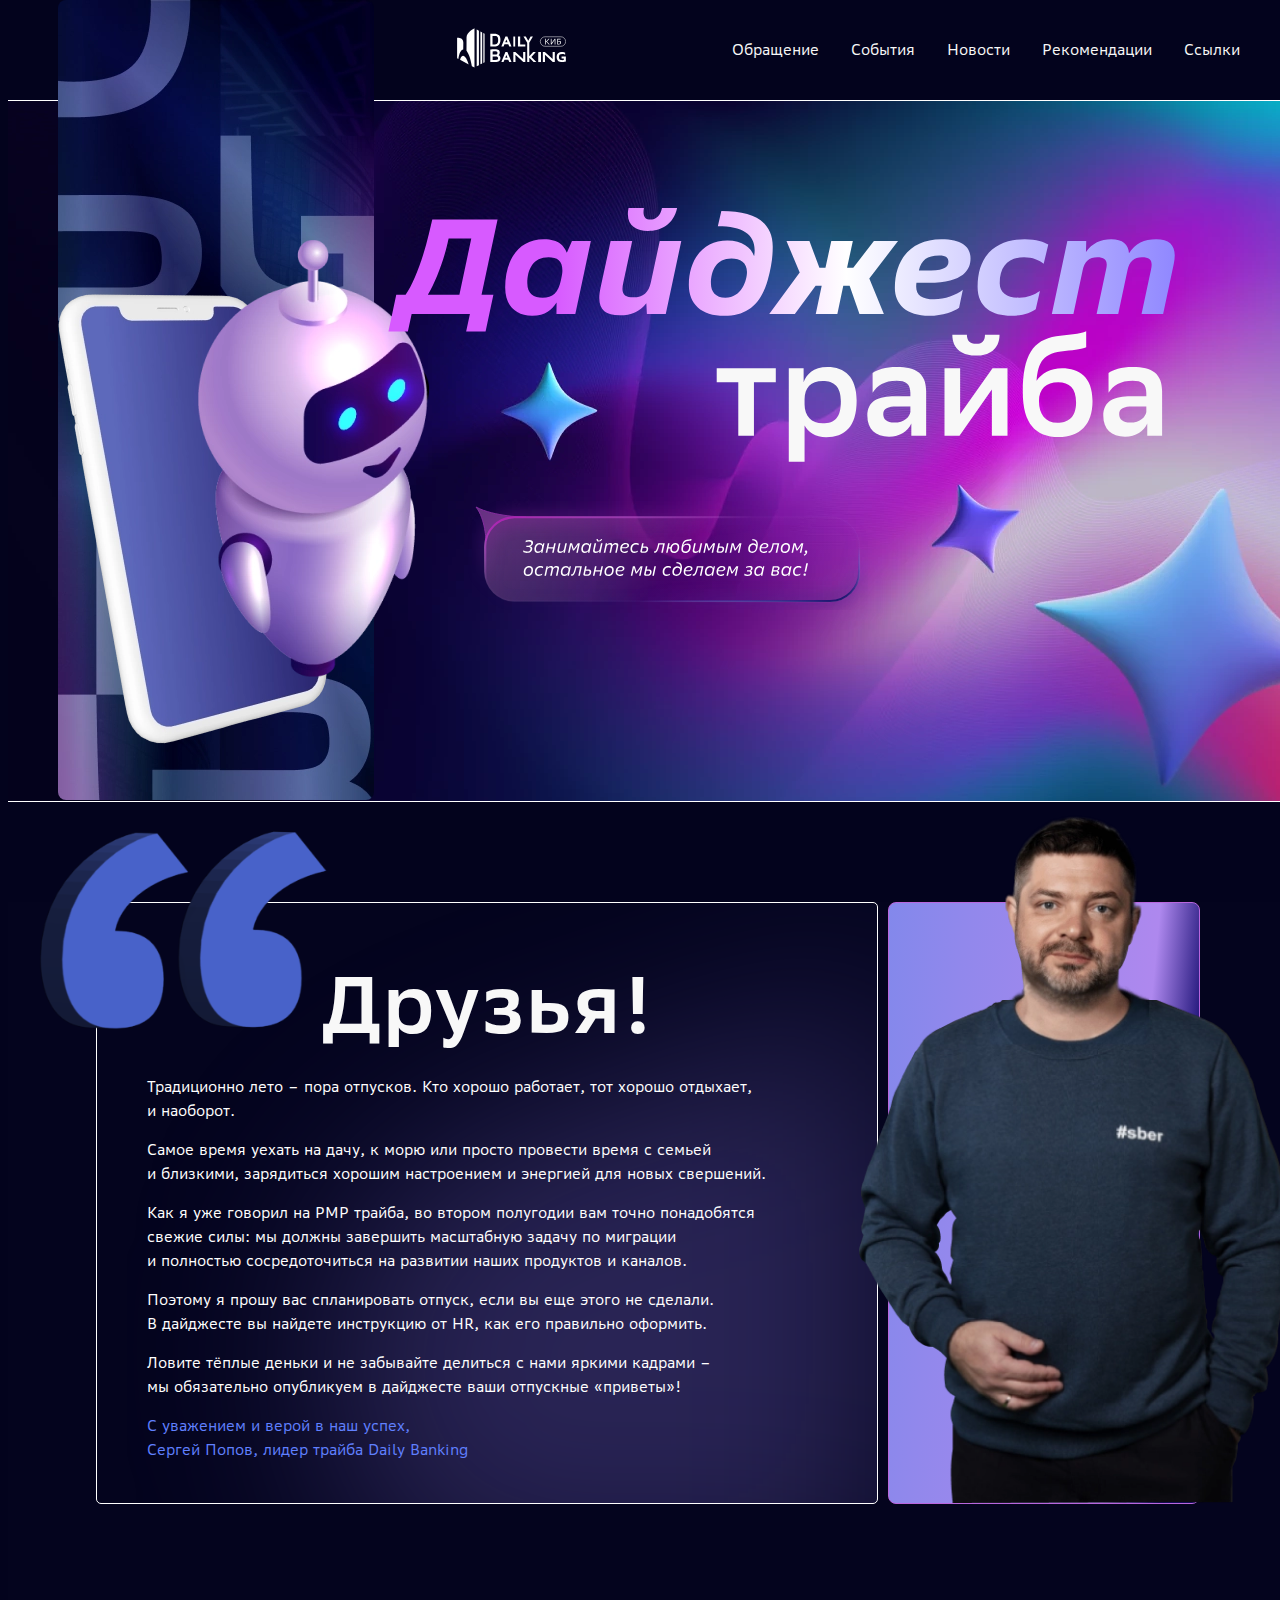
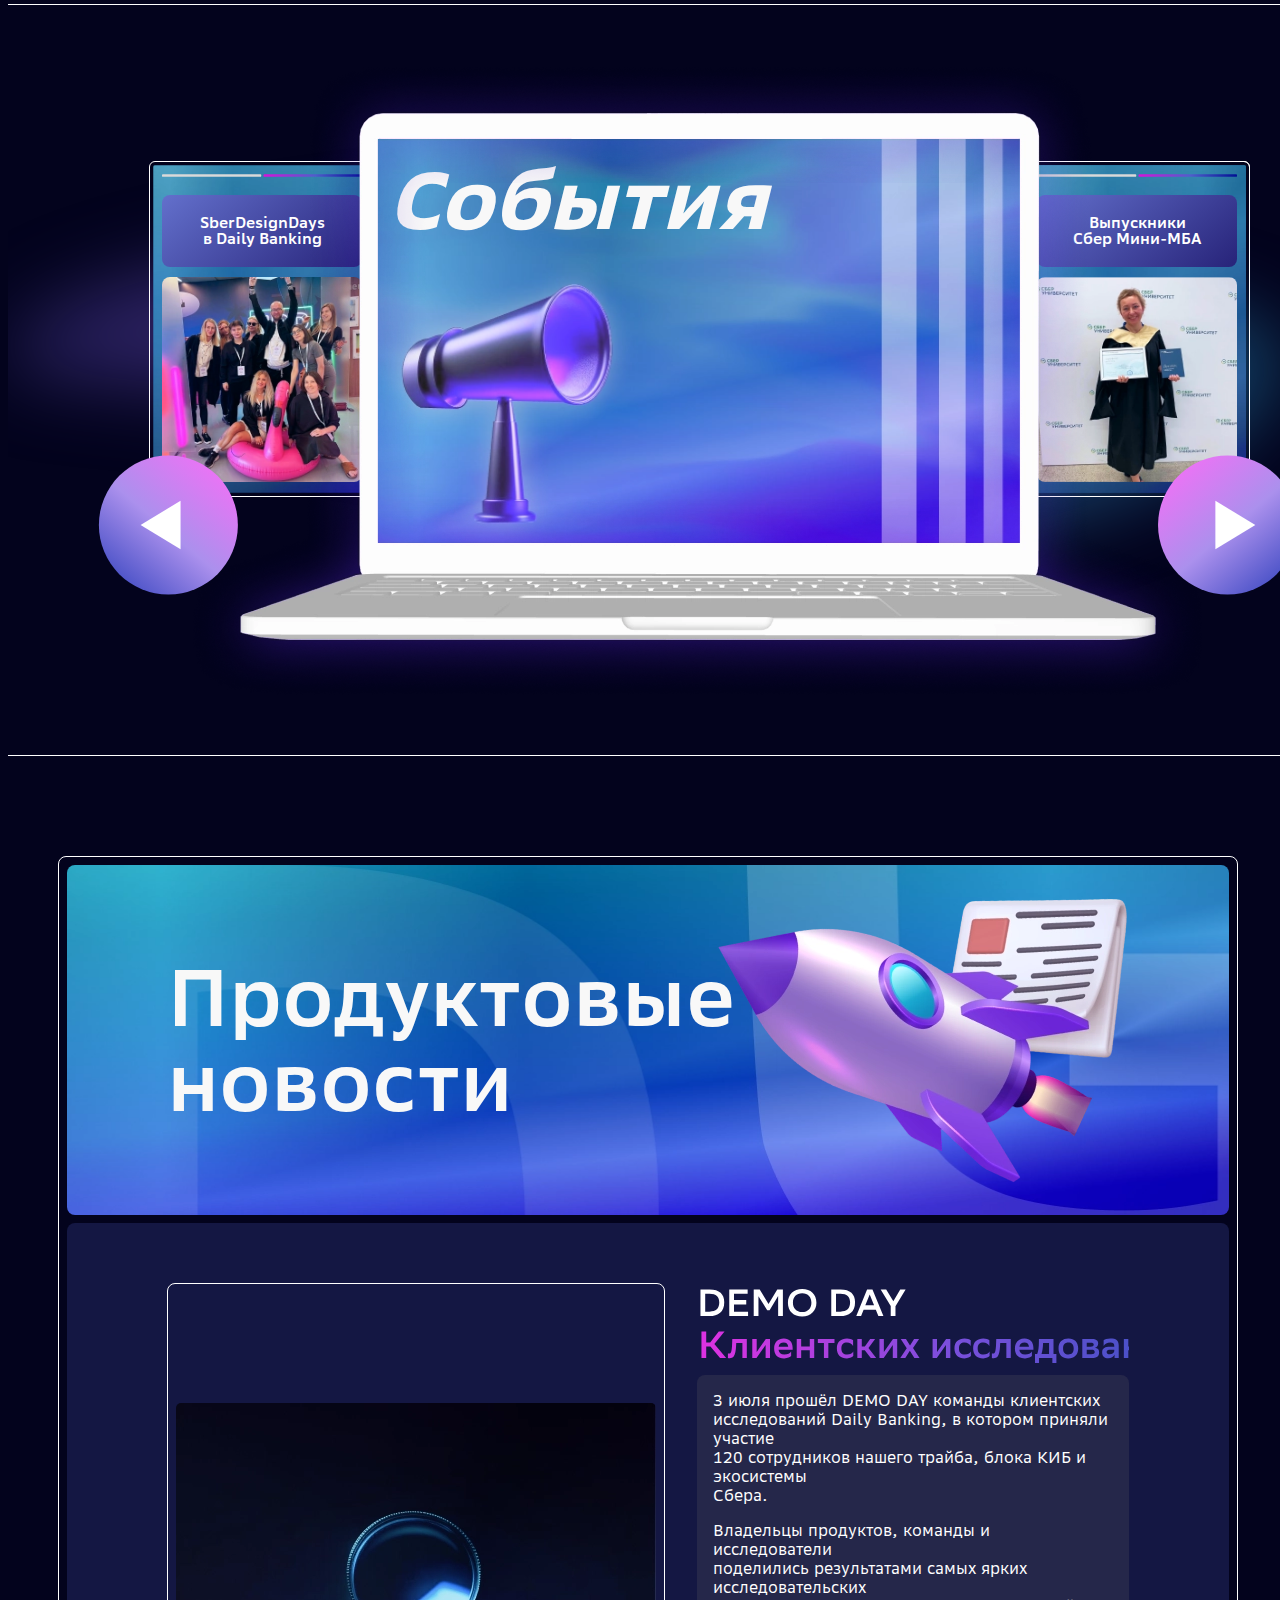
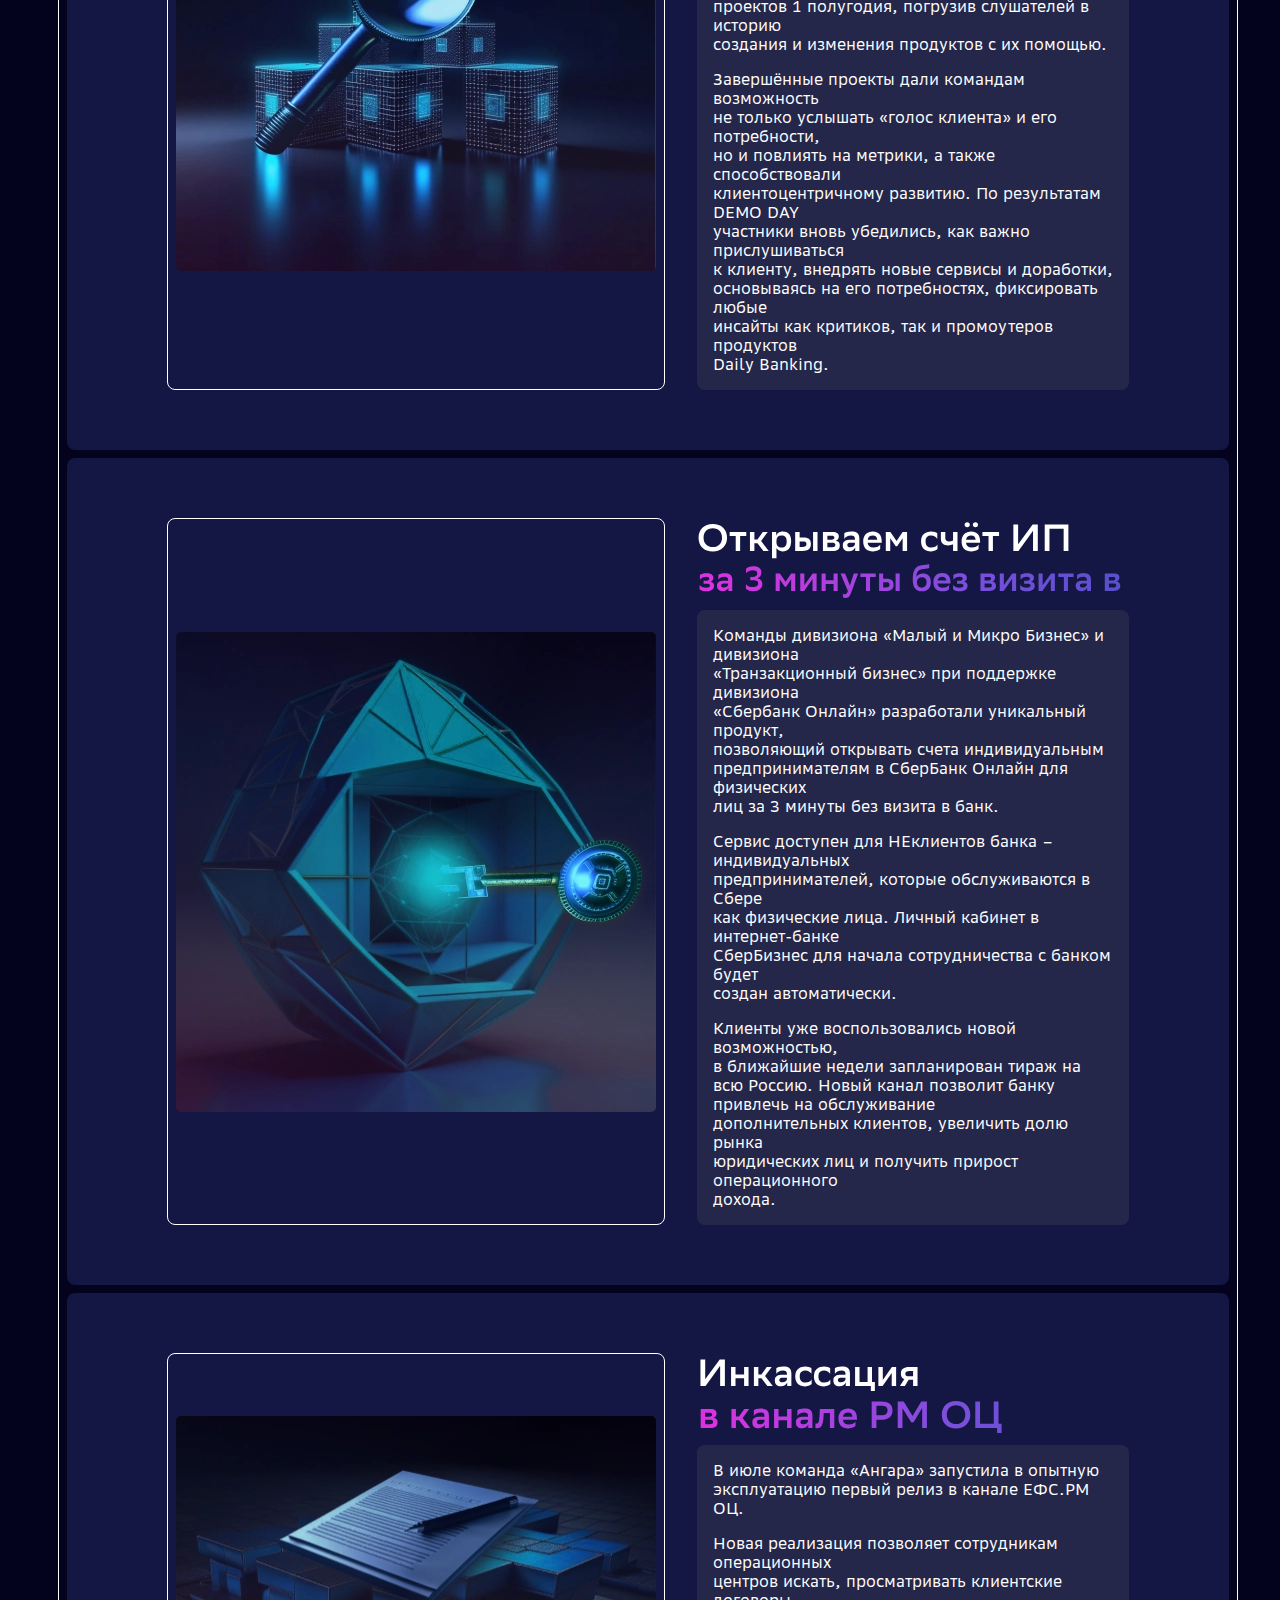
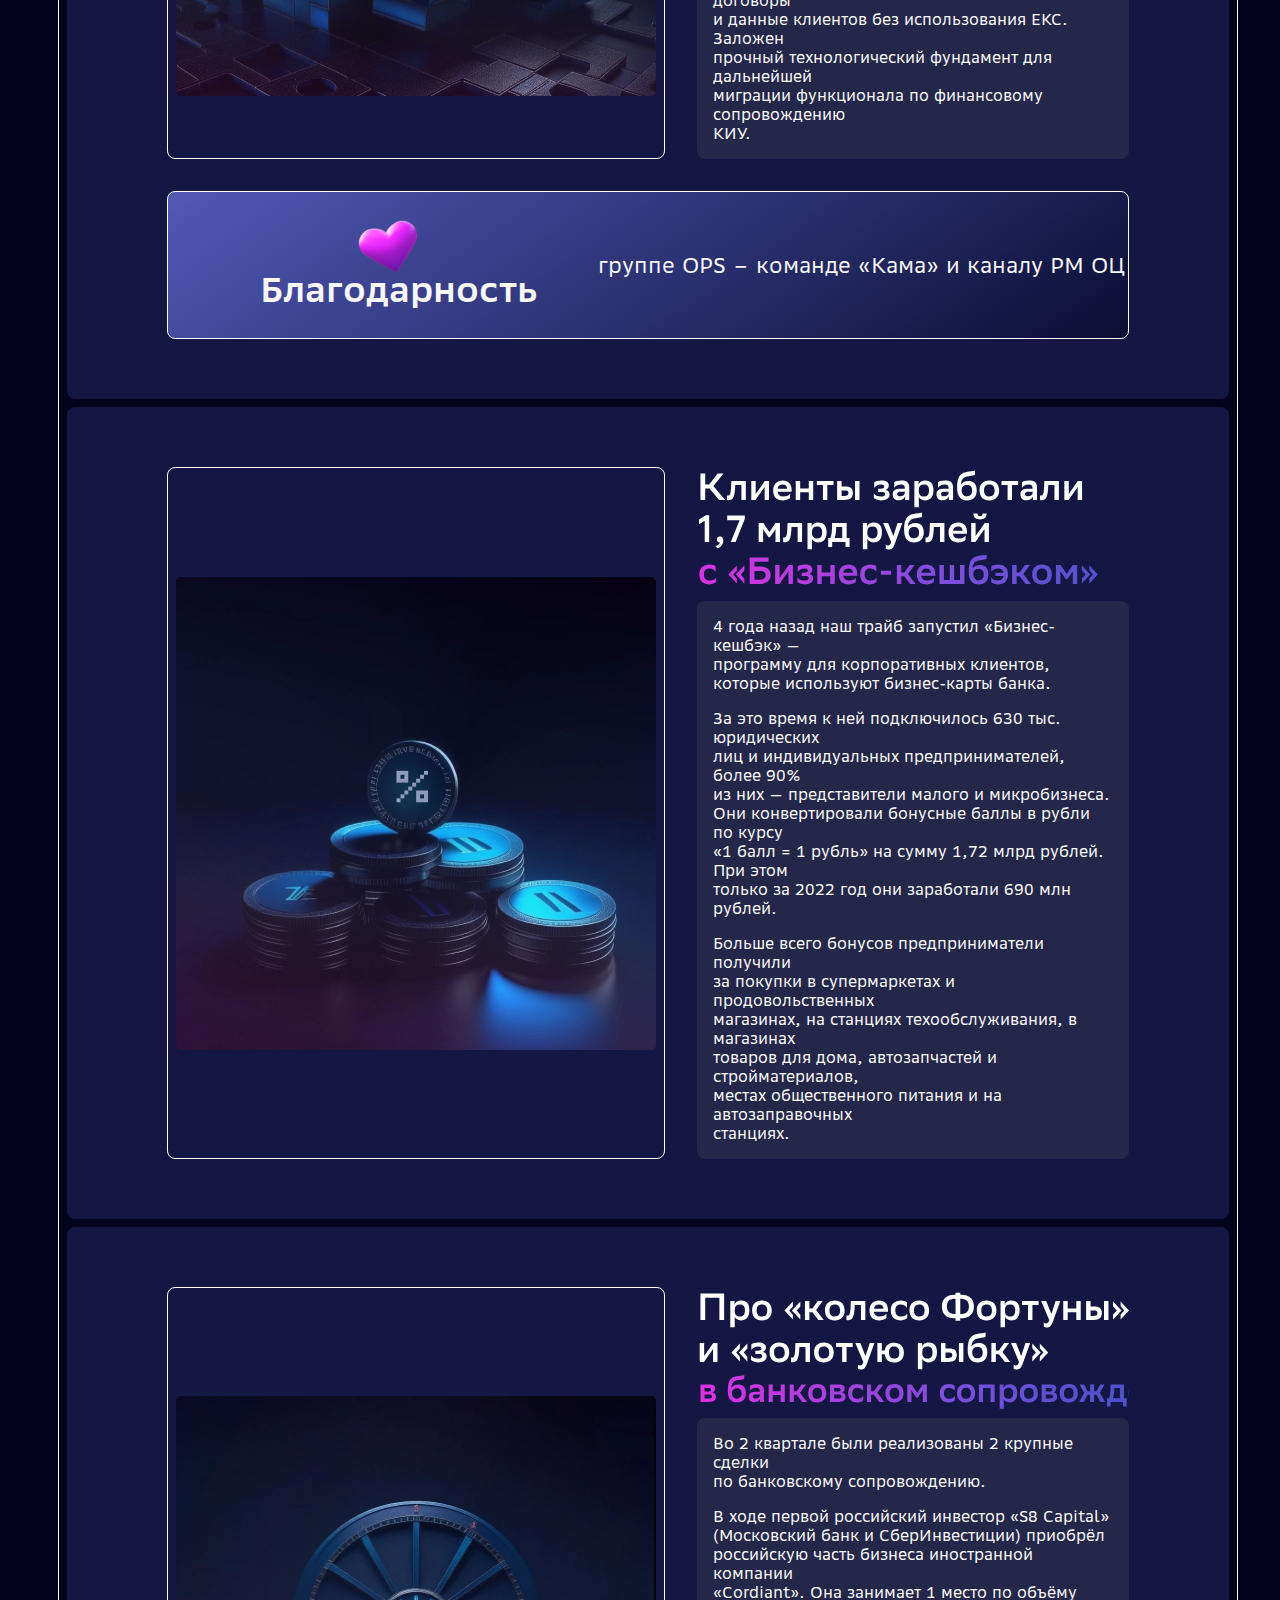
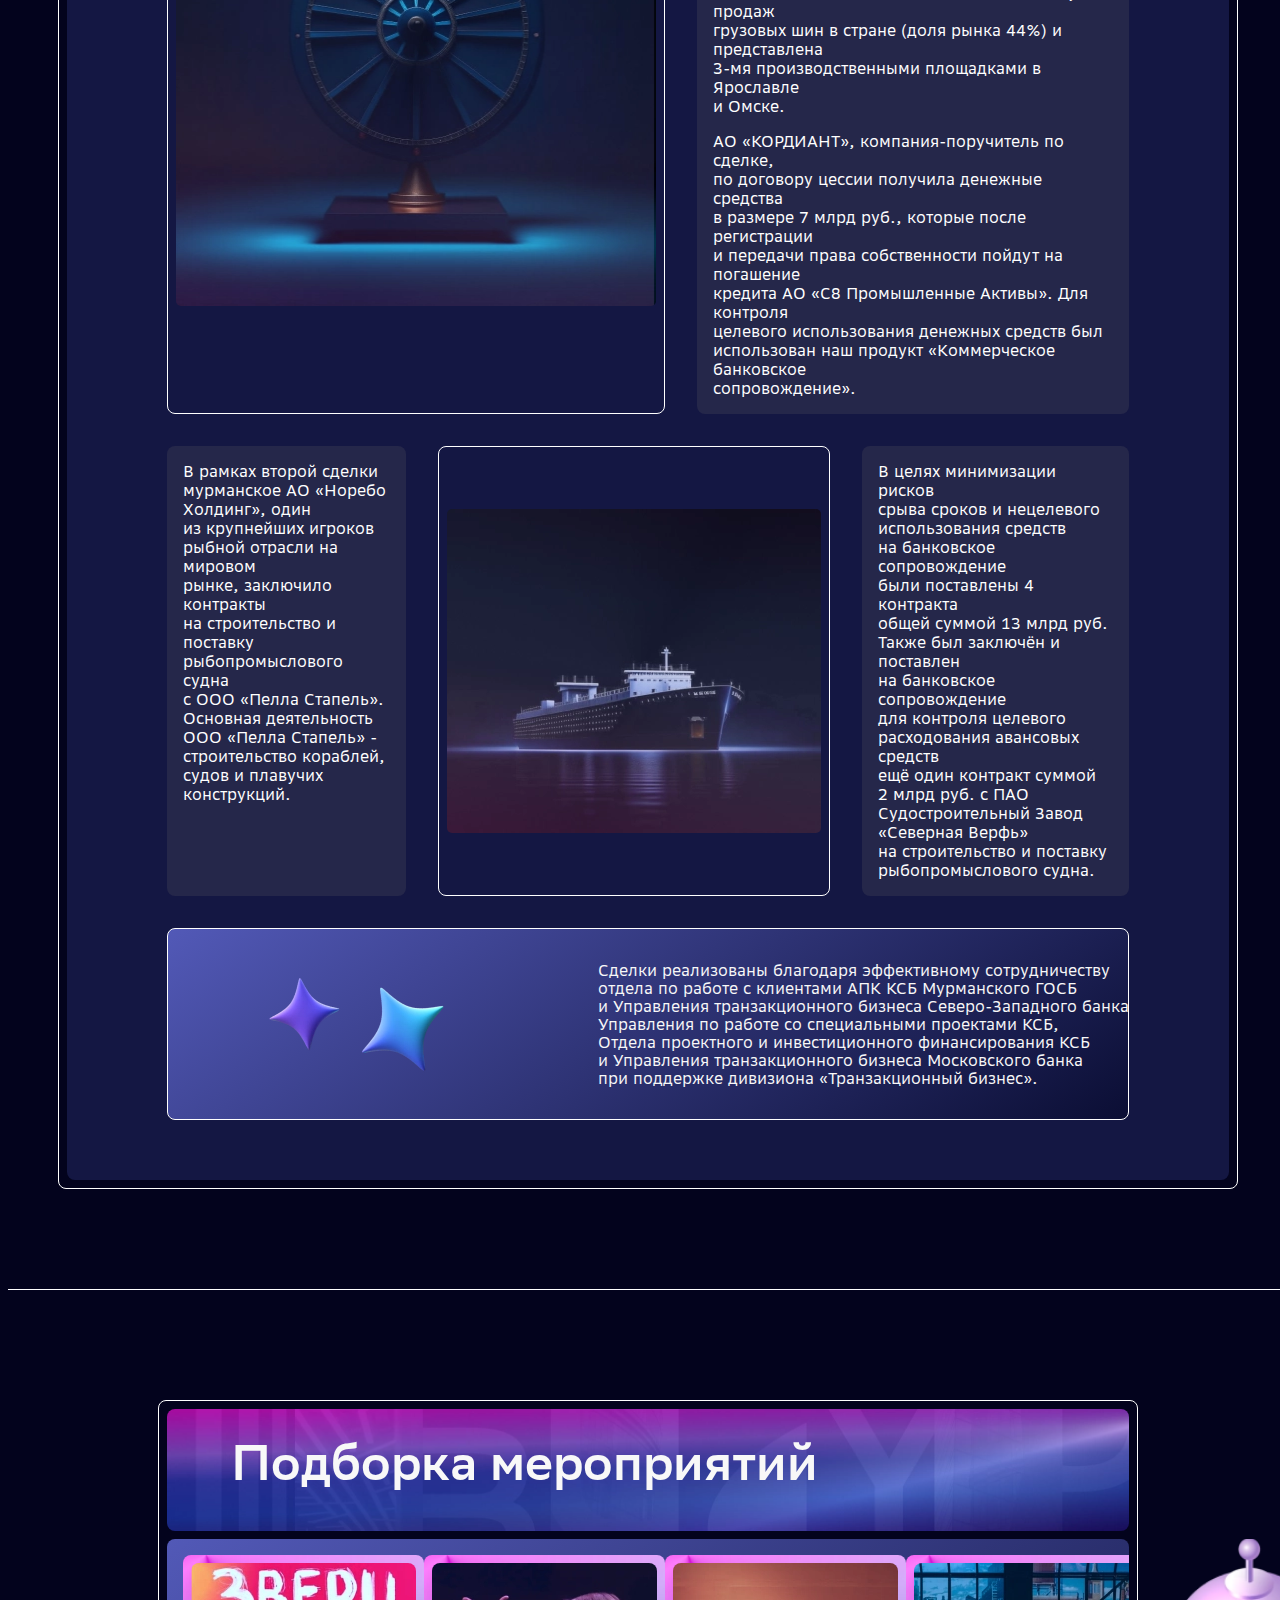
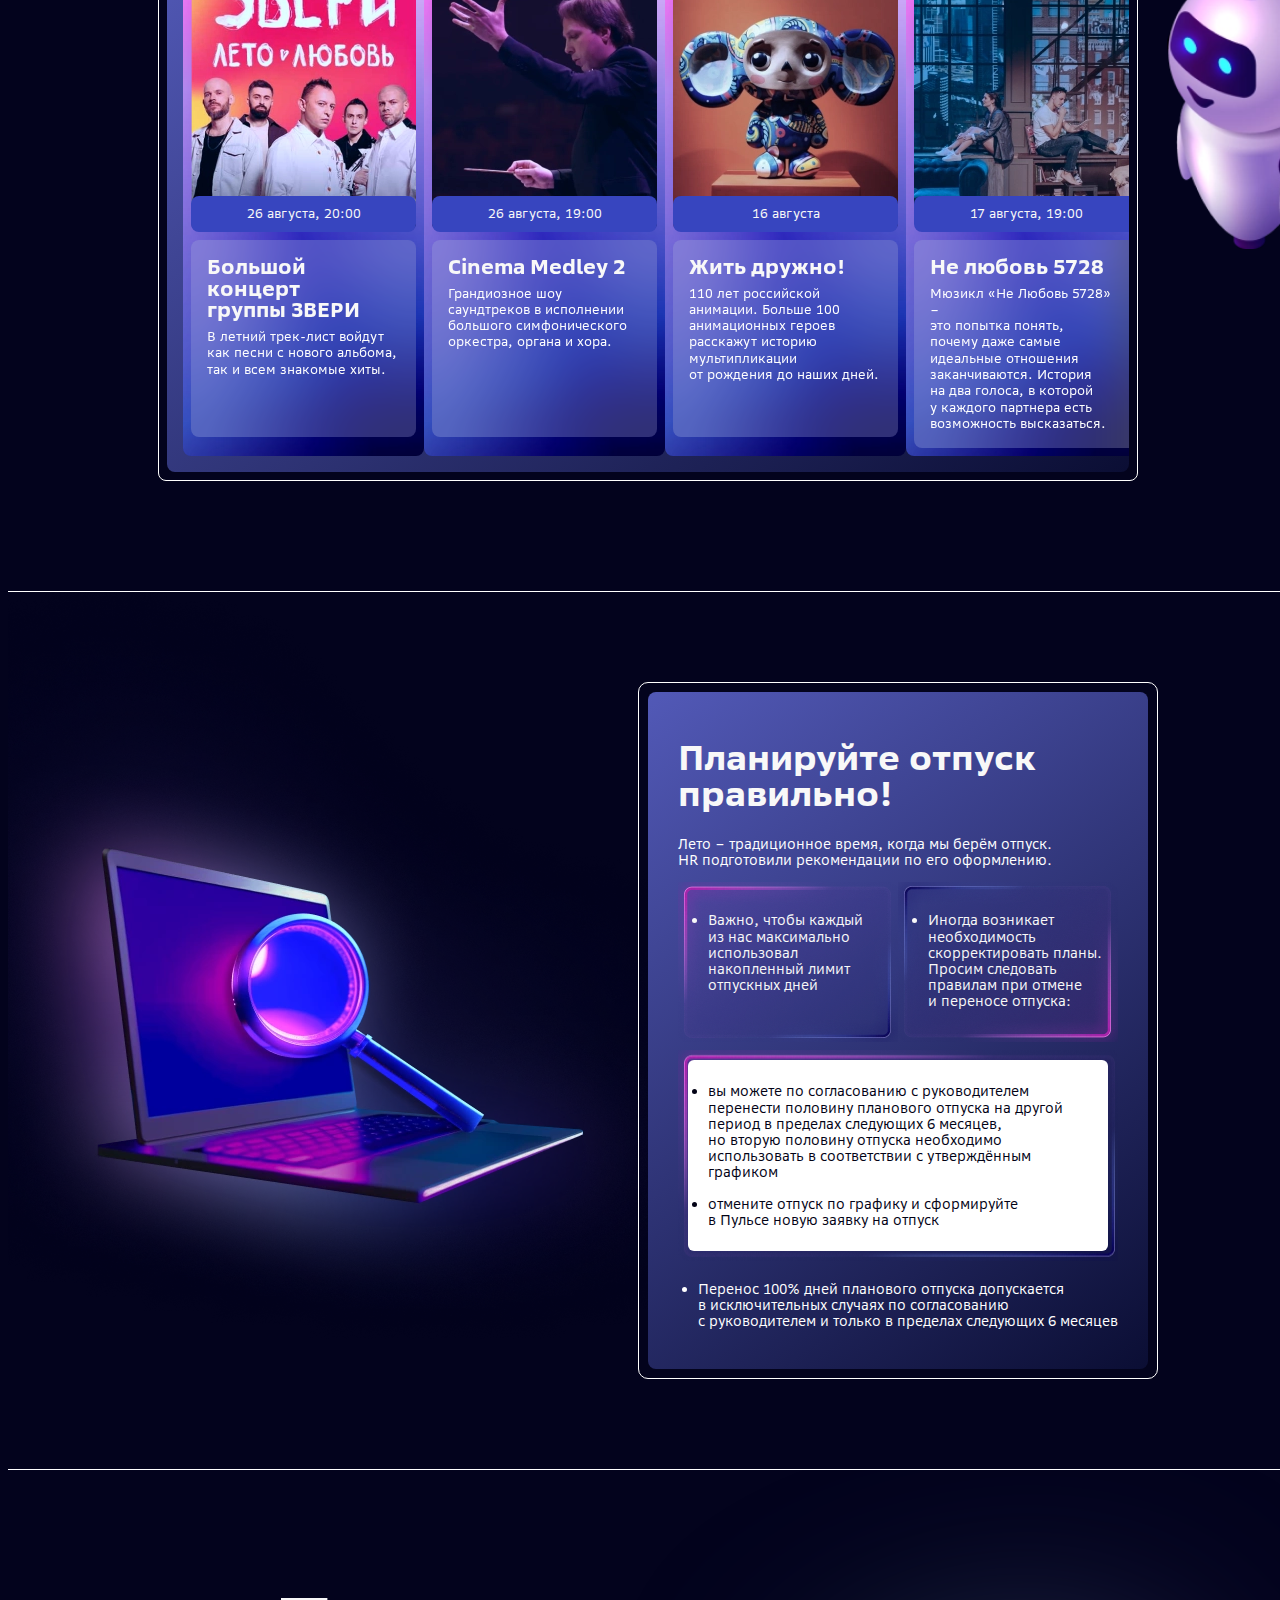
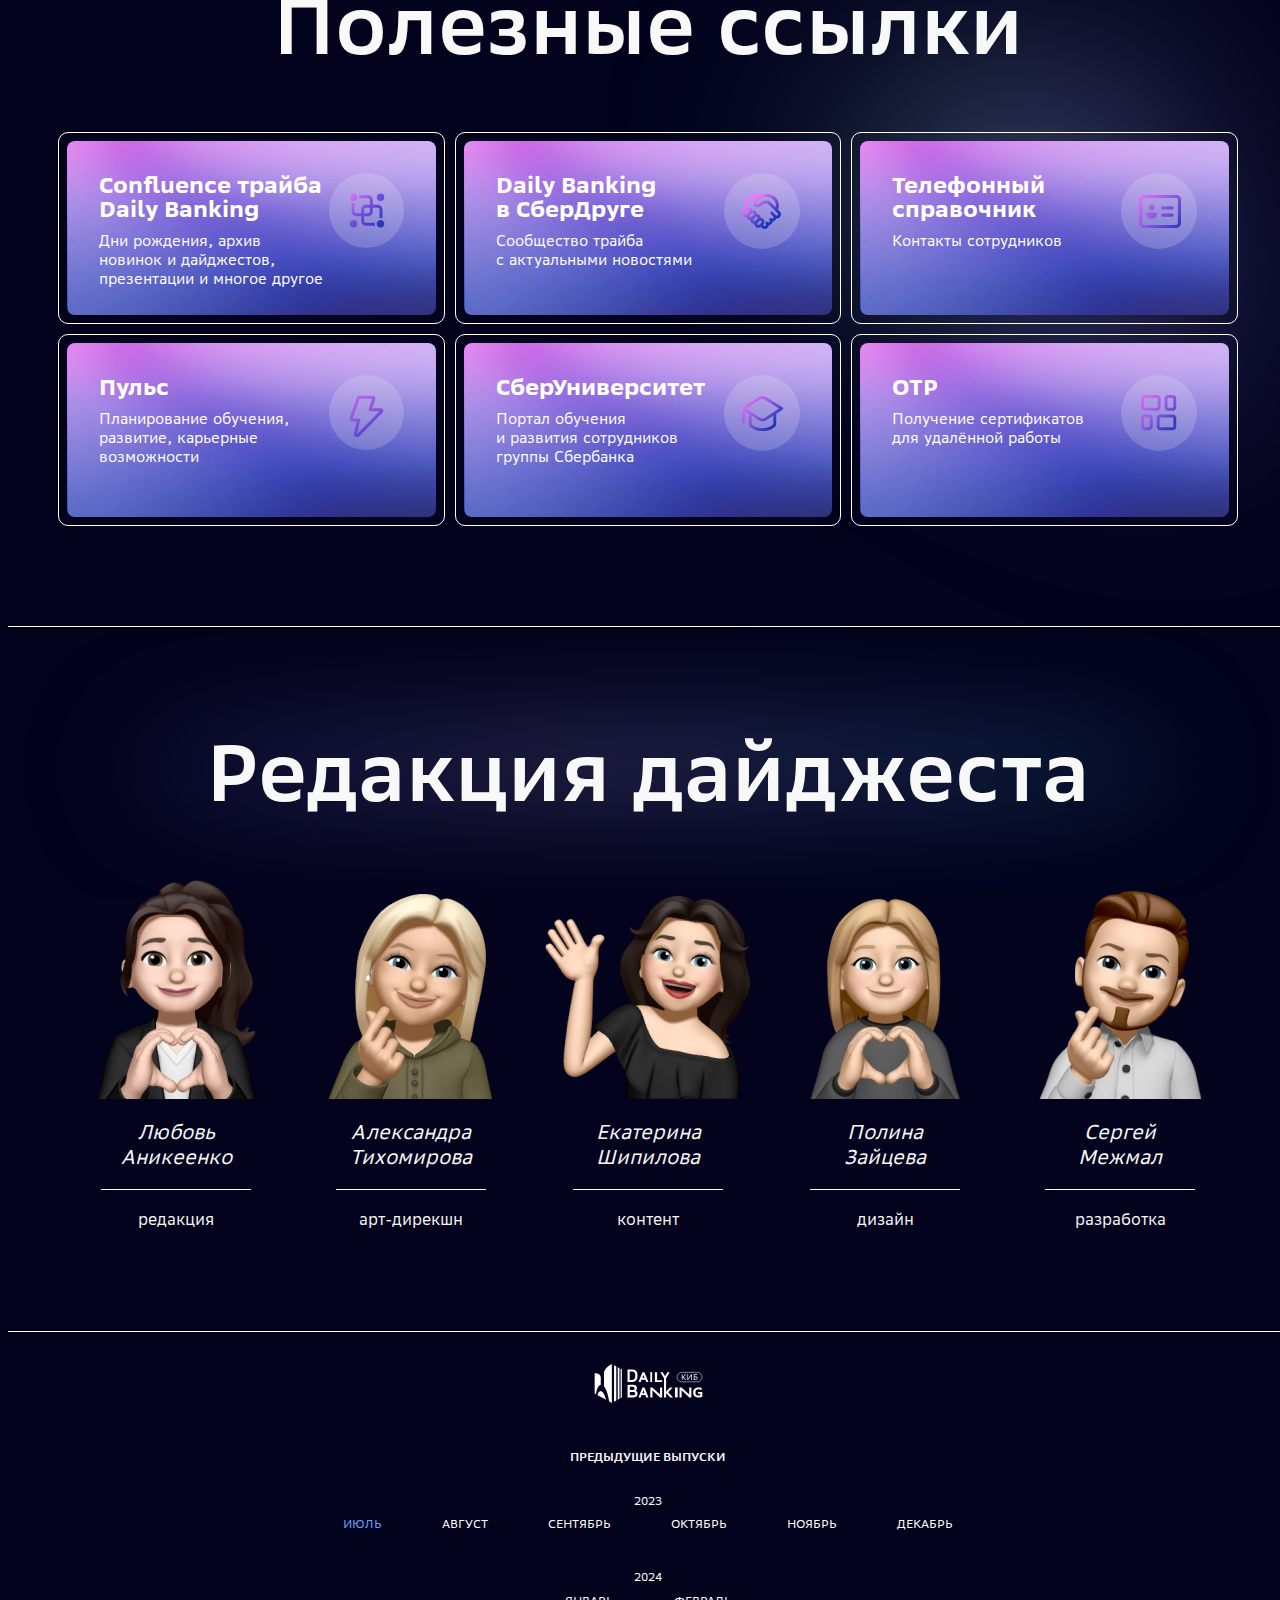
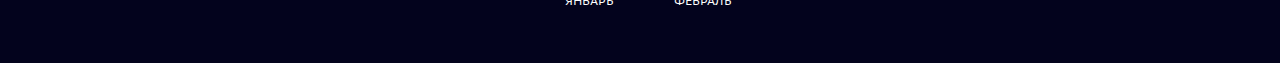
==== 2023-07.html @ d517ab50 "release 2024-02 + revisions" ====
<!DOCTYPE html><html><head><title>Daily Banking :: Дайджест
июля
2023</title><meta charset="utf-8"><meta name="viewport" content="width=device-width, initial-scale=1.0, user-scalable=no"><link rel="icon" href="favicon.ico"><link rel="icon" sizes="196x196" href="assets/img/196х196.22e7542e.png"><link rel="icon" sizes="192x192" href="assets/img/192х192.0b0f3bcd.png"><link rel="icon" sizes="96x96" href="assets/img/96х96.d7949d68.png"><link rel="icon" sizes="32x32" href="assets/img/32х32.8571c844.png"><link rel="apple-touch-icon-precomposed" sizes="180x180" href="assets/img/180х180.f4f1e489.png"><link rel="apple-touch-icon-precomposed" sizes="152x152" href="assets/img/152х152.50b55aed.png"><link rel="apple-touch-icon-precomposed" sizes="144x144" href="assets/img/144х144.84ea72eb.png"><link rel="apple-touch-icon-precomposed" sizes="120x120" href="assets/img/120х120.dd7b9a3a.png"><link rel="apple-touch-icon-precomposed" sizes="114x114" href="assets/img/114х114.1a9336be.png"><link rel="apple-touch-icon-precomposed" sizes="76x76" href="assets/img/76х76.2b980231.png"><link rel="apple-touch-icon-precomposed" sizes="72x72" href="assets/img/72х72.508f6a93.png"><link rel="apple-touch-icon-precomposed" sizes="57x57" href="assets/img/57х57.1fbd920b.png"><link rel="stylesheet" href="assets/css/index.1a8e3d37.css"><script defer="defer" src="assets/js/app.7.9c8f5f50.js"></script></head><body><main class="container"><header><a href="./index.html"><img class="logo" src="assets/img/logo.a025b941.svg" width="109px" height="40px" alt="logo"></a><nav><a class="nav-item px-1rem" href="#appeal">Обращение</a><a class="nav-item px-1rem" href="#events">События</a><a class="nav-item px-1rem" href="#news">Новости</a><a class="nav-item px-1rem" href="#activities">Рекомендации</a><a class="nav-item px-1rem" href="#links">Ссылки</a></nav></header><section class="title"><div class="caption-container"><div class="caption"></div></div><aside><div class="mobile"></div><div class="droid-with-mission"><div class="mission"></div><div class="droid"></div></div></aside></section><a id="appeal"></a><section class="appeal"><div class="appeal-container"><div class="sidebar"><div class="tribe-leader"></div></div><div class="frame"><div class="quotes"></div><h1>Друзья!</h1><div class="paragraph desktop">Традиционно лето – пора отпусков. Кто хорошо работает, тот хорошо отдыхает,<br>и наоборот.</div><div class="paragraph desktop">Самое время уехать на дачу, к морю или просто провести время с семьей<br>и близкими, зарядиться хорошим настроением и энергией для новых свершений.</div><div class="paragraph desktop">Как я уже говорил на PMP трайба, во втором полугодии вам точно понадобятся<br>свежие силы: мы должны завершить масштабную задачу по миграции<br>и полностью сосредоточиться на развитии наших продуктов и каналов.</div><div class="paragraph desktop">Поэтому я прошу вас спланировать отпуск, если вы еще этого не сделали.<br>В дайджесте вы найдете инструкцию от HR, как его правильно оформить.</div><div class="paragraph desktop">Ловите тёплые деньки и не забывайте делиться с нами яркими кадрами –<br>мы обязательно опубликуем в дайджесте ваши отпускные &laquo;приветы&raquo;!</div><div class="paragraph desktop blue">С уважением и верой в наш успех,<br>Сергей Попов, лидер трайба Daily Banking</div></div></div></section><a id="events"></a><section class="events"><div class="events-container desktop"><div class="card first left"><div class="bar"></div><div class="title">SberDesignDays<br>в Daily Banking</div><div class="picture"></div></div><div class="card second"><div class="bar"></div><div class="title">Гонка героев</div><div class="picture"></div></div><div class="card third right"><div class="bar"></div><div class="title">Выпускники<br>Сбер Мини-МБА</div><div class="picture"></div></div><div class="card fourth right"><div class="bar"></div><div class="title">Впервые на поле<br>и на трибунах</div><div class="picture"></div></div><div class="laptop-screen"><div class="message first opacity-0"><h1>SberDesignDays<br>в Daily Banking</h1><div class="paragraph">Дизайнеры трайба дружной компанией<br>отправились в СберУниверситет, чтобы<br>принять участие в SberDesignDays вместе<br>с 250+ коллегами из Сбера и экосистемы.</div><div class="paragraph">Ключевая тематика, пронизывающая оба<br>дня мероприятия, — эмоциональный дизайн.</div><div class="paragraph">Их ждали лекции и мастер-классы<br>с приглашёнными спикерами о том,<br>как прокачивать креативность и монтировать<br>цепляющий контент, управлять переговорами,<br>визуализировать сложные данные и создавать<br>дизайн-прототипы проектов.</div><div class="paragraph">Коллеги развивали хард и софт-скилы,<br>насмотренность, болтали у костра<br>и знакомились друг с другом. Теперь<br>они готовы с новыми силами и знаниями<br>создавать красоту для наших клиентов!</div></div><div class="message second"><h1>Гонка героев</h1><div class="paragraph">24 июня команда OPS Daily Banking<br>вместе с коллегами из РЦСОРБ, ДРКБ,<br>региональным директором блока Т и ещё<br>5 тысячами сотрудников приняла участие<br>в самарском этапе «Гонки героев».<div class="paragraph"></div>Благодаря слаженной командной работе<br>и воле к победе мы смогли успешно<br>преодолеть все препятствия.</div><div class="paragraph">Такие соревнования – это проверка<br>сплочённости и силы духа. Выиграть<br>гонку без поддержки товарищей<br>невозможно.</div><div class="paragraph">«Герой не тот, кто может всё, а тот,<br>кто приводит команду к финишу»!</div><div class="paragraph small">От трайба были:</div><div class="paragraph small">Тарасов Илья Александрович, Малкин Евгений Николаевич,<br>Дулидов Егор Алексеевич, Сергеев Юрий Александрович,<br>Дементьев Николай Олегович, Максимов Александр<br>Олегович, Дремин Сергей Вячеславович.</div></div><div class="message opacity-0 third"><h1>Выпускники Сбер<br>Мини-МБА</h1><div class="paragraph">Состоялась церемония выпуска<br>13 потока Сбер Мини-МБА. В нашем<br>трайбе успешно прошли обучение:<br>Евгения Лазарева, Тамара Ленжен,<br>Ольга Елхимова, Татьяна Антонова.</div><div class="paragraph">По традиции лучшим выпускникам,<br>набравшим больше всего балов<br>с учетом домашних работ и экзаменов,<br>а также проектным командам,<br>чьи решения были высоко оценены<br>аттестационной комиссией, дипломы<br>торжественно вручили руководители<br>Сбера и СберУниверситета.</div><div class="paragraph">В число отличников вошла Ольга<br>Елхимова (7 место из 30).</div><div class="paragraph">Поздравляем коллег!</div></div><div class="message opacity-0 fourth"><h1>Впервые на поле<br>и на трибунах</h1><div class="paragraph">С 10 по 14 июля в Казани прошло<br>масштабное и яркое событие –<br>Сбербанкиада. Разумеется, наш трайб<br>не остался в стороне. На соревнования<br>в составе команды болельщиков<br>отправились Александр Лайченко,<br>Мария Шубаева, Маргарита Львова<br>и Дмитрий Строков.</div><div class="paragraph">Уверены: в том числе, благодаря<br>из поддержке Центральный аппарат<br>увез домой больше всего наград.</div><div class="paragraph">Как это было? Рассказывают очевидцы!</div><a href="https://sberfriend.sbrf.ru/sberfriend/#/media/article/30291798">Перейти в ДРУГ</a></div></div><div class="laptop-screensaver"><h1>События</h1></div><div class="foreground"><div class="laptop-frame"></div><input id="slide-to-left" type="image" src="assets/img/slide-to-left.43b05817.svg"><input id="slide-to-right" type="image" src="assets/img/slide-to-right.bc9cac60.svg"></div></div></section><a id="news"></a><section class="news"><div class="news-layout desktop"><div class="title"><h1>Продуктовые новости</h1><img src="assets/img/rocket.978c4285.webp" width="413px" height="287px" alt="news"></div><div class="card"><div class="row"><div class="col picture"><img src="assets/img/news-picture.81d13cd7.webp" width="480px" height="468px" alt=""></div><div class="col group"><img src="assets/img/news-title.433a1412.svg" width="522px" height="84px" alt="DEMO DAY Клиентских исследований"><div class="col text"><div class="paragraph">3 июля прошёл DEMO DAY команды клиентских<br>исследований Daily Banking, в котором приняли участие<br>120 сотрудников нашего трайба, блока КИБ и экосистемы<br>Сбера.</div><div class="paragraph">Владельцы продуктов, команды и исследователи<br>поделились результатами самых ярких исследовательских<br>проектов 1 полугодия, погрузив слушателей в историю<br>создания и изменения продуктов с их помощью.</div><div class="paragraph">Завершённые проекты дали командам возможность<br>не только услышать «голос клиента» и его потребности,<br>но и повлиять на метрики, а также способствовали<br>клиентоцентричному развитию. По результатам DEMO DAY<br>участники вновь убедились, как важно прислушиваться<br>к клиенту, внедрять новые сервисы и доработки,<br>основываясь на его потребностях, фиксировать любые<br>инсайты как критиков, так и промоутеров продуктов<br>Daily Banking.</div></div></div></div></div><div class="card"><div class="row"><div class="col picture"><img src="assets/img/news-picture.8b387dc6.webp" width="480px" height="480px" alt=""></div><div class="col group"><img src="assets/img/news-title.29e21507.svg" width="567px" height="84px" alt="Открываем счет ИП за 3 минуты без визита в банк"><div class="col text"><div class="paragraph">Команды дивизиона «Малый и Микро Бизнес» и дивизиона<br>«Транзакционный бизнес» при поддержке дивизиона<br>«Сбербанк Онлайн» разработали уникальный продукт,<br>позволяющий открывать счета индивидуальным<br>предпринимателям в СберБанк Онлайн для физических<br>лиц за 3 минуты без визита в банк.</div><div class="paragraph">Сервис доступен для НЕклиентов банка – индивидуальных<br>предпринимателей, которые обслуживаются в Сбере<br>как физические лица. Личный кабинет в интернет-банке<br>СберБизнес для начала сотрудничества с банком будет<br>создан автоматически.</div><div class="paragraph">Клиенты уже воспользовались новой возможностью,<br>в ближайшие недели запланирован тираж на всю Россию.
Новый канал позволит банку привлечь на обслуживание<br>дополнительных клиентов, увеличить долю рынка<br>юридических лиц и получить прирост операционного<br>дохода.</div></div></div></div></div><div class="card"><div class="row"><div class="col picture"><img src="assets/img/news-picture.11897cee.webp" width="480px" height="280px" alt=""></div><div class="col group"><img src="assets/img/news-title.9b896b29.svg" width="524px" height="84px" alt="Инкассация в канале РМ ОЦ"><div class="col text"><div class="paragraph">В июле команда «Ангара» запустила в опытную<br>эксплуатацию первый релиз в канале ЕФС.РМ ОЦ.</div><div class="paragraph">Новая реализация позволяет сотрудникам операционных<br>центров искать, просматривать клиентские договоры<br>и данные клиентов без использования ЕКС. Заложен<br>прочный технологический фундамент для дальнейшей<br>миграции функционала по финансовому сопровождению<br>КИУ.</div></div></div></div><div class="row-extra"><div class="col picture heart with-text"><span>Благодарность</span></div><div class="col text f-22">группе OPS – команде «Кама» и каналу РМ ОЦ</div></div></div><div class="card"><div class="row"><div class="col picture"><img src="assets/img/news-picture.396f5257.webp" width="480px" height="473px" alt=""></div><div class="col group"><img src="assets/img/news-title.95bf73d2.svg" width="522px" height="126px" alt="Клиенты заработали 1,7 млрд рублей с «Бизнес-кешбэком»"><div class="col text"><div class="paragraph">4 года назад наш трайб запустил «Бизнес-кешбэк» —<br>программу для корпоративных клиентов,<br>которые используют бизнес-карты банка.</div><div class="paragraph">За это время к ней подключилось 630 тыс. юридических<br>лиц и индивидуальных предпринимателей, более 90%<br>из них — представители малого и микробизнеса.<br>Они конвертировали бонусные баллы в рубли по курсу<br>«1 балл = 1 рубль» на сумму 1,72 млрд рублей. При этом<br>только за 2022 год они заработали 690 млн рублей.</div><div class="paragraph">Больше всего бонусов предприниматели получили<br>за покупки в супермаркетах и продовольственных<br>магазинах, на станциях техообслуживания, в магазинах<br>товаров для дома, автозапчастей и стройматериалов,<br>местах общественного питания и на автозаправочных<br>станциях.</div></div></div></div></div><div class="card"><div class="row"><div class="col picture"><img src="assets/img/news-picture-1.4a2f23ae.webp" width="480px" height="510px" alt=""></div><div class="col group"><img src="assets/img/news-title.f38df645.svg" width="522px" height="123px" alt="Про «колесо Фортуны» и «золотую рыбку» в банковском сопровождении"><div class="col text"><div class="paragraph">Во 2 квартале были реализованы 2 крупные сделки<br>по банковскому сопровождению.</div><div class="paragraph">В ходе первой российский инвестор «S8 Capital»<br>(Московский банк и СберИнвестиции) приобрёл<br>российскую часть бизнеса иностранной компании<br>«Cordiant». Она занимает 1 место по объёму продаж<br>грузовых шин в стране (доля рынка 44%) и представлена<br>3-мя производственными площадками в Ярославле<br>и Омске.</div><div class="paragraph">АО «КОРДИАНТ», компания-поручитель по сделке,<br>по договору цессии получила денежные средства<br>в размере 7 млрд руб., которые после регистрации<br>и передачи права собственности пойдут на погашение<br>кредита АО «С8 Промышленные Активы». Для контроля<br>целевого использования денежных средств был<br>использован наш продукт «Коммерческое банковское<br>сопровождение».</div></div></div></div><div class="row"><div class="col text"><div class="paragraph">В рамках второй сделки<br>мурманское АО «Норебо<br>Холдинг», один<br>из крупнейших игроков<br>рыбной отрасли на мировом<br>рынке, заключило контракты<br>на строительство и поставку<br>рыбопромыслового судна<br>с ООО «Пелла Стапель».<br>Основная деятельность<br>ООО «Пелла Стапель» -<br>строительство кораблей,<br>судов и плавучих<br>конструкций.</div></div><div class="col picture"><img src="assets/img/news-picture-2.47119ddc.webp" width="374px" height="324px" alt=""></div><div class="col text"><div class="paragraph">В целях минимизации рисков<br>срыва сроков и нецелевого<br>использования средств<br>на банковское сопровождение<br>были поставлены 4 контракта<br>общей суммой 13 млрд руб.<br>Также был заключён и поставлен<br>на банковское сопровождение<br>для контроля целевого<br>расходования авансовых средств<br>ещё один контракт суммой<br>2 млрд руб. с ПАО<br>Судостроительный Завод<br>«Северная Верфь»<br>на строительство и поставку<br>рыбопромыслового судна.</div></div></div><div class="row-extra"><div class="col picture stars"></div><div class="col text">Сделки реализованы благодаря эффективному сотрудничеству<br>отдела по работе с клиентами АПК КСБ Мурманского ГОСБ<br>и Управления транзакционного бизнеса Северо-Западного банка,<br>Управления по работе со специальными проектами КСБ,<br>Отдела проектного и инвестиционного финансирования КСБ<br>и Управления транзакционного бизнеса Московского банка<br>при поддержке дивизиона «Транзакционный бизнес».</div></div></div></div></section><a id="activities"></a><section class="activities"><div class="activities-container desktop"><h1>Подборка мероприятий</h1><div class="droid"></div><div class="activities-list"><div class="card first"><div class="picture"></div><div class="date">26 августа, 20:00</div><div class="text"><h1>Большой концерт<br>группы ЗВЕРИ</h1><div class="paragraph">В летний трек-лист войдут<br>как песни с нового альбома,<br>так и всем знакомые хиты.</div></div></div><div class="card second"><div class="picture"></div><div class="date">26 августа, 19:00</div><div class="text"><h1>Cinema Medley 2</h1><div class="paragraph">Грандиозное шоу<br>саундтреков в исполнении<br>большого симфонического<br>оркестра, органа и хора.</div></div></div><div class="card third"><div class="picture"></div><div class="date">16 августа</div><div class="text"><h1>Жить дружно!</h1><div class="paragraph">110 лет российской<br>анимации. Больше 100<br>анимационных героев<br>расскажут историю<br>мультипликации<br>от рождения до наших дней.</div></div></div><div class="card fourth"><div class="picture"></div><div class="date">17 августа, 19:00</div><div class="text"><h1>Не любовь 5728</h1><div class="paragraph">Мюзикл «Не Любовь 5728» –<br>это попытка понять,<br>почему даже самые<br>идеальные отношения<br>заканчиваются. История<br>на два голоса, в которой<br>у каждого партнера есть<br>возможность высказаться.</div></div></div></div></div></section><section class="advice"><div class="picture"></div><div class="content"><h1>Планируйте отпуск<br>правильно!</h1><div class="paragraph">Лето – традиционное время, когда мы берём отпуск.<br>HR подготовили рекомендации по его оформлению.</div><div class="row first"><div class="col left"><ul><li>Важно, чтобы каждый<br>из нас максимально<br>использовал<br>накопленный лимит<br>отпускных дней</li></ul></div><div class="col right"><ul><li>Иногда возникает<br>необходимость<br>скорректировать планы.<br>Просим следовать<br>правилам при отмене<br>и переносе отпуска:</li></ul></div></div><div class="row second"><div class="col"><ul><li>вы можете по согласованию с руководителем<br>перенести половину планового отпуска на другой<br>период в пределах следующих 6 месяцев,<br>но вторую половину отпуска необходимо<br>использовать в соответствии с утверждённым<br>графиком</li><li>отмените отпуск по графику и сформируйте<br>в Пульсе новую заявку на отпуск</li></ul></div></div><div class="paragraph"><ul><li>Перенос 100% дней планового отпуска допускается<br>в исключительных случаях по согласованию<br>с руководителем и только в пределах следующих 6 месяцев</li></ul></div></div></section><a id="links"></a><section class="links"><h1>Полезные ссылки</h1><div class="links-container"><a href="https://confluence.sberbank.ru/display/DailyB"><div class="inner"><div class="text"><h1>Confluence трайба Daily Banking</h1><div class="paragraph">Дни рождения, архив<br>новинок и дайджестов,<br>презентации и многое другое</div></div><div class="icon confluence"></div></div></a><a href="https://sberfriend.sbrf.ru/sberfriend/#/media/community/13974854"><div class="inner"><div class="text"><h1>Daily Banking<br>в СберДруге</h1><div class="paragraph">Сообщество трайба<br>с актуальными новостями</div></div><div class="icon friend"></div></div></a><a href="https://addressbook.sigma.sbrf.ru"><div class="inner"><div class="text"><h1>Телефонный справочник</h1><div class="paragraph">Контакты сотрудников</div></div><div class="icon addressbook"></div></div></a><a href="https://hr.sberbank.ru/"><div class="inner"><div class="text"><h1>Пульс</h1><div class="paragraph">Планирование обучения, развитие, карьерные возможности</div></div><div class="icon pulse"></div></div></a><a href="https://sberuniversity.online"><div class="inner"><div class="text"><h1>СберУниверситет</h1><div class="paragraph">Портал обучения<br>и развития сотрудников<br>группы Сбербанка</div></div><div class="icon university"></div></div></a><a href="https://otp.sberbank.ru"><div class="inner"><div class="text"><h1>OTP</h1><div class="paragraph">Получение сертификатов<br>для удалённой работы</div></div><div class="icon otp"></div></div></a></div></section><section class="staff"><h1>Редакция дайджеста</h1><div class="staff"><div class="card"><div class="picture lubov"></div><div class="name">Любовь<br>Аникеенко</div><div>редакция</div></div><div class="card"><div class="picture aleksandra"></div><div class="name">Александра<br>Тихомирова</div><div>арт-дирекшн</div></div><div class="card"><div class="picture ekaterina"></div><div class="name">Екатерина<br>Шипилова</div><div>контент</div></div><div class="card"><div class="picture polina"></div><div class="name">Полина<br>Зайцева</div><div>дизайн</div></div><div class="card"><div class="picture sergey"></div><div class="name">Сергей<br>Межмал</div><div>разработка</div></div></div></section><a id="footer"></a><footer><a href="./index.html"><div class="logo"></div></a><div class="digests"><div class="title">Предыдущие выпуски</div><div class="row"><div class="year-placeholder"><div class="year">2023</div></div><ul><li>июль</li><li><a href="./2023-08.html">август</a></li><li><a href="./2023-09.html">сентябрь</a></li><li><a href="./2023-10.html">октябрь</a></li><li><a href="./2023-11.html">ноябрь</a></li><li><a href="./2023-12.html">декабрь</a></li></ul></div><div class="row"><div class="year-placeholder"><div class="year">2024</div></div><ul><li><a href="./2024-01.html">январь</a></li><li><a href="./2024-02.html">февраль</a></li></ul></div></div></footer></main></body></html>
---- assets/css/index.1a8e3d37.css ----
@font-face{font-family:"SBSansText";src:url(../fonts/SBSansText-Thin.eot);src:url(../fonts/SBSansText-Thin.eot?#iefix) format("embedded-opentype"),url(../fonts/SBSansText-Thin.woff2) format("woff2"),url(../fonts/SBSansText-Thin.woff) format("woff"),url(../fonts/SBSansText-Thin.ttf) format("truetype"),url(../fonts/SBSansText-Thin.svg#SBSansText-Thin) format("svg");font-weight:200;font-style:normal}@font-face{font-family:"SBSansText";src:url(../fonts/SBSansText-Light.eot);src:url(../fonts/SBSansText-Light.eot?#iefix) format("embedded-opentype"),url(../fonts/SBSansText-Light.woff2) format("woff2"),url(../fonts/SBSansText-Light.woff) format("woff"),url(../fonts/SBSansText-Light.ttf) format("truetype"),url(../fonts/SBSansText-Light.svg#SBSansText-Light) format("svg");font-weight:300;font-style:normal}@font-face{font-family:"SBSansText";src:url(../fonts/SBSansText-Regular.eot);src:url(../fonts/SBSansText-Regular.eot?#iefix) format("embedded-opentype"),url(../fonts/SBSansText-Regular.woff2) format("woff2"),url(../fonts/SBSansText-Regular.woff) format("woff"),url(../fonts/SBSansText-Regular.ttf) format("truetype"),url(../fonts/SBSansText-Regular.svg#SBSansText-Regular) format("svg");font-weight:normal;font-style:normal}@font-face{font-family:"SBSansText";src:url(../fonts/SBSansText-Medium.eot);src:url(../fonts/SBSansText-Medium.eot?#iefix) format("embedded-opentype"),url(../fonts/SBSansText-Medium.woff2) format("woff2"),url(../fonts/SBSansText-Medium.woff) format("woff"),url(../fonts/SBSansText-Medium.ttf) format("truetype"),url(../fonts/SBSansText-Medium.svg#SBSansText-Medium) format("svg");font-weight:500;font-style:normal}@font-face{font-family:"SBSansText";src:url(../fonts/SBSansText-Semibold.eot);src:url(../fonts/SBSansText-Semibold.eot?#iefix) format("embedded-opentype"),url(../fonts/SBSansText-Semibold.woff2) format("woff2"),url(../fonts/SBSansText-Semibold.woff) format("woff"),url(../fonts/SBSansText-Semibold.ttf) format("truetype"),url(../fonts/SBSansText-Semibold.svg#SBSansText-Semibold) format("svg");font-weight:600;font-style:normal}@font-face{font-family:"SBSansText";src:url(../fonts/SBSansText-Bold.eot);src:url(../fonts/SBSansText-Bold.eot?#iefix) format("embedded-opentype"),url(../fonts/SBSansText-Bold.woff2) format("woff2"),url(../fonts/SBSansText-Bold.woff) format("woff"),url(../fonts/SBSansText-Bold.ttf) format("truetype"),url(../fonts/SBSansText-Bold.svg#SBSansText-Bold) format("svg");font-weight:700;font-style:normal}@font-face{font-family:"SBSansText";src:url(../fonts/SBSansText-Heavy.eot);src:url(../fonts/SBSansText-Heavy.eot?#iefix) format("embedded-opentype"),url(../fonts/SBSansText-Heavy.woff2) format("woff2"),url(../fonts/SBSansText-Heavy.woff) format("woff"),url(../fonts/SBSansText-Heavy.ttf) format("truetype"),url(../fonts/SBSansText-Heavy.svg#SBSansText-Heavy) format("svg");font-weight:800;font-style:normal}@font-face{font-family:"SBSansDisplay";src:url(../fonts/SBSansDisplay-Thin.eot);src:url(../fonts/SBSansDisplay-Thin.eot?#iefix) format("embedded-opentype"),url(../fonts/SBSansDisplay-Thin.woff2) format("woff2"),url(../fonts/SBSansDisplay-Thin.woff) format("woff"),url(../fonts/SBSansDisplay-Thin.ttf) format("truetype"),url(../fonts/SBSansDisplay-Thin.svg#SBSansDisplay-Thin) format("svg");font-weight:200;font-style:normal}@font-face{font-family:"SBSansDisplay";src:url(../fonts/SBSansDisplay-Light.eot);src:url(../fonts/SBSansDisplay-Light.eot?#iefix) format("embedded-opentype"),url(../fonts/SBSansDisplay-Light.woff2) format("woff2"),url(../fonts/SBSansDisplay-Light.woff) format("woff"),url(../fonts/SBSansDisplay-Light.ttf) format("truetype"),url(../fonts/SBSansDisplay-Light.svg#SBSansDisplay-Light) format("svg");font-weight:300;font-style:normal}@font-face{font-family:"SBSansDisplay";src:url(../fonts/SBSansDisplay-Regular.eot);src:url(../fonts/SBSansDisplay-Regular.eot?#iefix) format("embedded-opentype"),url(../fonts/SBSansDisplay-Regular.woff2) format("woff2"),url(../fonts/SBSansDisplay-Regular.woff) format("woff"),url(../fonts/SBSansDisplay-Regular.ttf) format("truetype"),url(../fonts/SBSansDisplay-Regular.svg#SBSansDisplay-Regular) format("svg");font-weight:normal;font-style:normal}@font-face{font-family:"SBSansDisplay";src:url(../fonts/SBSansDisplay-SemiBold.eot);src:url(../fonts/SBSansDisplay-SemiBold.eot?#iefix) format("embedded-opentype"),url(../fonts/SBSansDisplay-SemiBold.woff2) format("woff2"),url(../fonts/SBSansDisplay-SemiBold.woff) format("woff"),url(../fonts/SBSansDisplay-SemiBold.ttf) format("truetype"),url(../fonts/SBSansDisplay-SemiBold.svg#SBSansDisplay-Semibold) format("svg");font-weight:600;font-style:normal}@font-face{font-family:"SBSansDisplay";src:url(../fonts/SBSansDisplay-Bold.eot);src:url(../fonts/SBSansDisplay-Bold.eot?#iefix) format("embedded-opentype"),url(../fonts/SBSansDisplay-Bold.woff2) format("woff2"),url(../fonts/SBSansDisplay-Bold.woff) format("woff"),url(../fonts/SBSansDisplay-Bold.ttf) format("truetype"),url(../fonts/SBSansDisplay-Bold.svg#SBSansDisplay-Bold) format("svg");font-weight:800;font-style:normal}/*! normalize.css v8.0.1 | MIT License | github.com/necolas/normalize.css */html{line-height:1.15;-webkit-text-size-adjust:100%}body{margin:0}main{display:block}h1{font-size:2em;margin:.67em 0}hr{box-sizing:content-box;height:0;overflow:visible}pre{font-family:monospace,monospace;font-size:1em}a{background-color:rgba(0,0,0,0)}abbr[title]{border-bottom:none;text-decoration:underline;text-decoration:underline;-webkit-text-decoration:underline dotted;text-decoration:underline dotted}b,strong{font-weight:bolder}code,kbd,samp{font-family:monospace,monospace;font-size:1em}small{font-size:80%}sub,sup{font-size:75%;line-height:0;position:relative;vertical-align:baseline}sub{bottom:-0.25em}sup{top:-0.5em}img{border-style:none}button,input,optgroup,select,textarea{font-family:inherit;font-size:100%;line-height:1.15;margin:0}button,input{overflow:visible}button,select{text-transform:none}button,[type=button],[type=reset],[type=submit]{-webkit-appearance:button}button::-moz-focus-inner,[type=button]::-moz-focus-inner,[type=reset]::-moz-focus-inner,[type=submit]::-moz-focus-inner{border-style:none;padding:0}button:-moz-focusring,[type=button]:-moz-focusring,[type=reset]:-moz-focusring,[type=submit]:-moz-focusring{outline:1px dotted ButtonText}fieldset{padding:.35em .75em .625em}legend{box-sizing:border-box;color:inherit;display:table;max-width:100%;padding:0;white-space:normal}progress{vertical-align:baseline}textarea{overflow:auto}[type=checkbox],[type=radio]{box-sizing:border-box;padding:0}[type=number]::-webkit-inner-spin-button,[type=number]::-webkit-outer-spin-button{height:auto}[type=search]{-webkit-appearance:textfield;outline-offset:-2px}[type=search]::-webkit-search-decoration{-webkit-appearance:none}::-webkit-file-upload-button{-webkit-appearance:button;font:inherit}details{display:block}summary{display:list-item}template{display:none}[hidden]{display:none}*{background-repeat:no-repeat}html{scroll-behavior:smooth}.hidden{display:none}.opacity-0{opacity:0;z-index:-1}.flex{display:flex}.items-center{align-items:center}.justify-between{justify-content:space-between}.justify-end{justify-content:flex-end}span.nbr{white-space:nowrap}.px-1rem{padding-left:1rem;padding-right:1rem}.f-22{font-size:22px !important}body{background-color:#03031d;font-family:"SBSansText",Arial,sans-serif}header,section,footer{color:#f8f8f8}header,section{border-bottom:#fff solid 1px}ol,ul{margin:0;padding-left:20px}li:not(:last-child){margin-bottom:4px}.paragraph{color:#fff}.paragraph:not(:last-child){margin-bottom:1em}.paragraph.blue{color:#6080ff}.paragraph a{color:#fff}.container{width:100%;max-width:360px;margin:0 auto;padding:0 8px}@media(min-width: 400px){.container{max-width:1370px}}header nav{display:none}header .logo{margin:12px 16px}@media(min-width: 400px){header{display:flex;align-items:center;justify-content:flex-end}header nav{display:flex;align-items:center;height:100px;min-height:100px;margin-right:32px}header nav .nav-item{-webkit-text-decoration:none;text-decoration:none;color:#f8f8f8;font-size:15px}header .logo{margin-right:150px}}section.title{height:635px;min-height:635px;background-image:url(../img/background.f38113a3.webp)}section.title .caption-container{padding-top:20px}section.title .caption-container .caption{width:326px;height:132px;background-image:url(../img/title.9a424b2c.svg);background-size:contain}section.title aside{position:absolute;top:180px;width:130px;height:524px;border-radius:8px;background-image:url(../img/sidebar-background.41b161b6.webp);background-position-x:right}section.title aside .mobile{position:absolute;width:184px;height:356px;margin-top:48px;margin-left:16px;background-image:url(../img/phone.43c94ebf.webp);background-size:contain}section.title aside .droid-with-mission{position:absolute}section.title aside .droid-with-mission .droid{position:absolute;margin-top:120px;margin-left:200px;width:148px;height:279px;background-image:url(../img/droid.aa0036e6.webp);background-size:contain}section.title aside .droid-with-mission .mission{position:absolute;margin-top:420px;margin-left:20px;width:400px;height:110px;background-image:url(../img/mission.66e5a4cf.svg)}@media(min-width: 400px){section.title{height:700px;min-height:700px;background-image:url(../img/background.64d48270.webp);background-position-x:right}section.title .caption-container{position:relative;z-index:1;display:flex;justify-content:flex-end;padding-top:80px}section.title .caption-container .caption{width:900px;height:300px}section.title aside{top:0;margin-left:50px;width:316px;height:800px}section.title aside .mobile{width:285px;height:483px;margin-top:270px;margin-left:-8px;background-image:url(../img/phone.1a569d39.webp)}section.title aside .droid-with-mission{margin-top:240px;margin-left:140px;animation-name:droid-animation;animation-duration:5s;animation-direction:alternate;animation-iteration-count:infinite}section.title aside .droid-with-mission .droid{margin:0;width:231px;height:437px;background-image:url(../img/droid.216e2a59.webp)}section.title aside .droid-with-mission .mission{margin-top:260px;margin-left:270px;width:400px;height:110px;background-image:url(../img/mission.b17a0d8d.svg)}@keyframes droid-animation{from{margin-top:240px}5%{margin-top:240px}to{margin-top:270px}}}section.appeal{background-color:#04041e}section.appeal .appeal-container{margin:80px 16px 60px;border:#fff solid 1px;border-radius:5px}section.appeal .appeal-container .sidebar{height:400px;margin:8px;border:#fff solid 1px;border-radius:5px;background-image:url(../img/sidebar-background.1e26de1c.svg);background-position-x:right}section.appeal .appeal-container .sidebar .tribe-leader{position:absolute;width:325px;height:471px;margin-top:-71px;margin-left:-9px;background-image:url(../img/tribe-leader.63daad12.webp);background-size:cover}section.appeal .appeal-container .frame{padding:24px;background-image:url(../img/frame-backlight.48451266.svg)}section.appeal .appeal-container .frame .quotes{position:absolute;width:124px;height:91px;margin-top:-10px;margin-left:-40px;background-image:url(../img/quotes.84307f66.svg);background-size:contain}section.appeal .appeal-container .frame h1{margin:24px 0;font-size:45px;text-align:right}section.appeal .appeal-container .frame .paragraph{font-size:15px;line-height:24px}section.appeal .appeal-container .frame .paragraph.desktop{display:none}@media(min-width: 400px){section.appeal .appeal-container{display:flex;justify-content:center;flex-direction:row-reverse;margin:100px;border:none}section.appeal .appeal-container .sidebar{width:310px;min-width:310px;height:auto;min-height:600px;margin:0 0 0 10px;border-color:#b966dd;border-radius:8px;background-size:cover}section.appeal .appeal-container .sidebar .tribe-leader{width:435px;height:690px;margin-top:-90px;margin-left:-30px;background-image:url(../img/tribe-leader.63daad12.webp)}section.appeal .appeal-container .frame{min-width:680px;padding:32px 50px;border:#fff solid 1px;border-radius:5px;background-image:url(../img/frame-backlight.3dacf19c.svg);background-position-x:30px;background-position-y:-150px}section.appeal .appeal-container .frame .quotes{width:292px;height:210px;margin-top:-110px;margin-left:-110px}section.appeal .appeal-container .frame h1{text-align:center;font-size:80px;font-weight:600}section.appeal .appeal-container .frame .paragraph.desktop{display:block}section.appeal .appeal-container .frame .paragraph.mobile{display:none}}section.events{background-image:url(../img/section-backlight.36c8ef4a.svg)}section.events .events-container.desktop{display:none}@media(min-width: 400px){section.events{height:750px;min-height:750px;background-image:url(../img/section-backlight.a450ee96.svg);background-position-x:center;background-position-y:center;background-size:contain}section.events .events-container.mobile{display:none}section.events .events-container.desktop{display:block;position:absolute}section.events .events-container.desktop .card.first .picture{background-image:url(../img/event-picture.ffd76ded.webp)}section.events .events-container.desktop .card.second .picture{background-image:url(../img/event-picture.9572ff12.webp)}section.events .events-container.desktop .card.third .picture{background-image:url(../img/event-picture.4eba12d7.webp)}section.events .events-container.desktop .card.fourth .picture{background-image:url(../img/event-picture.6bce9290.webp)}section.events .events-container.desktop .message.first .paragraph{font-size:12px !important;line-height:normal !important}section.events .events-container.desktop .message.second .paragraph{line-height:15px;margin-bottom:10px}section.events .events-container.desktop .message.second .paragraph.small{font-size:10px;line-height:13px;margin-bottom:4px}section.events .events-container.desktop .message.fourth a{display:inline-block;margin-top:25px;padding:10px 23px;-webkit-text-decoration:none;text-decoration:none;color:#fff;font-size:13px;background-image:url(../img/button-background.a44ca4b1.webp);outline:#fff solid thin;outline-offset:3px;border-radius:20px}section.events .events-container.desktop .card{position:absolute;top:150px;left:390px;width:220px;height:345px;padding:10px;border-radius:2px;background-image:url(../img/card-background.e97e0e30.webp);background-size:cover;outline:#fff solid thin;outline-offset:3px;transition:all .5s}section.events .events-container.desktop .card .bar{height:3px;background-image:url(../img/card-bar.2ed7d911.svg);background-size:contain}section.events .events-container.desktop .card .title{display:flex;align-items:center;justify-content:center;text-align:center;height:78px;margin-top:20px;border-radius:8px;font-size:15px;line-height:16px;font-weight:600;background:linear-gradient(140deg, #6370CC 0%, #272379 100%);color:#fff;transition:all .5s}section.events .events-container.desktop .card .picture{height:230px;margin-top:10px;border-radius:8px;background-size:cover;transition:all .5s}section.events .events-container.desktop .card.left{top:160px;left:145px}section.events .events-container.desktop .card.right{top:160px;left:1020px}section.events .events-container.desktop .card.left,section.events .events-container.desktop .card.right{width:200px;height:310px;padding:9px}section.events .events-container.desktop .card.left .title,section.events .events-container.desktop .card.right .title{height:72px;margin-top:18px}section.events .events-container.desktop .card.left .picture,section.events .events-container.desktop .card.right .picture{height:205px}section.events .events-container.desktop .laptop-screen{position:absolute;top:145px;left:650px;width:349px;height:375px;border-radius:5px;background-color:#060720;box-shadow:5px 0 20px #000;z-index:1000}section.events .events-container.desktop .laptop-screen .message{position:absolute;margin:0 0 0 25px;transition:opacity .5s}section.events .events-container.desktop .laptop-screen .message h1{font-size:22px;line-height:24px;font-weight:600;margin:8px 0}section.events .events-container.desktop .laptop-screen .message .paragraph{font-size:13px;line-height:16px}section.events .events-container.desktop .laptop-screensaver{position:absolute;top:120px;left:360px;width:660px;height:430px;background-image:url(../img/screensaver.e534b650.webp);background-position-y:center;background-size:contain;z-index:1000;transition:opacity .5s}section.events .events-container.desktop .laptop-screensaver h1{margin:30px 20px;font-style:italic;font-size:80px;font-weight:700}section.events .events-container.desktop .foreground{position:absolute;z-index:1000}section.events .events-container.desktop .foreground .laptop-frame{position:absolute;width:1370px;height:750px;background-image:url(../img/laptop.6819b393.webp);background-position-x:center;background-position-y:center;pointer-events:none}section.events .events-container.desktop .foreground #slide-to-left,section.events .events-container.desktop .foreground #slide-to-right{position:absolute;height:140px;width:140px}section.events .events-container.desktop .foreground #slide-to-left{top:450px;left:90px}section.events .events-container.desktop .foreground #slide-to-right{top:450px;left:1150px}}section.news .news-layout{margin:60px 16px;border:#fff solid 1px;border-radius:8px}section.news .news-layout>div{margin:8px;border-radius:8px}section.news .news-layout .title{display:flex;align-items:center;justify-content:space-between;height:287px;text-align:center;background-image:url(../img/title-background.720e0469.webp)}section.news .news-layout .title h1{margin:0 16px;padding:16px 0;font-size:40px;font-weight:600;line-height:40px;text-align:left}section.news .news-layout .card{padding:16px 0;background-color:#141743}section.news .news-layout.desktop{display:none}@media(min-width: 400px){section.news .news-layout.mobile{display:none}section.news .news-layout.desktop{display:block;margin:100px 50px}section.news .news-layout.desktop .title{height:350px;padding:0 100px;background-image:url(../img/title-background.58e8237a.webp);background-size:cover}section.news .news-layout.desktop .title h1{margin:0;padding:0;font-size:80px;line-height:85px;max-width:535px}section.news .news-layout.desktop .card{padding:60px 100px}section.news .news-layout.desktop .card .row{display:flex;align-items:stretch;justify-content:space-between;overflow-x:auto}section.news .news-layout.desktop .card .row:not(:last-child){margin-bottom:32px}section.news .news-layout.desktop .card .row .col:not(:last-child){margin-right:32px}section.news .news-layout.desktop .card .row .col.picture{display:flex;flex-direction:column;align-items:center;justify-content:center;border:#fff solid 1px;border-radius:8px;padding:8px}section.news .news-layout.desktop .card .row .col.picture>img{border-radius:5px}section.news .news-layout.desktop .card .row .col.text{border-radius:8px;padding:16px;background-color:#25274a;font-size:16px;line-height:19px}section.news .news-layout.desktop .card .row .col.group{display:flex;flex-direction:column;justify-content:space-between;overflow-x:hidden}section.news .news-layout.desktop .card .row .col.group>img{margin-bottom:8px}section.news .news-layout.desktop .card .row-extra{display:flex;align-items:center;justify-content:space-between;padding:8px 30px;border:#fff solid 1px;border-radius:8px;background:linear-gradient(145deg, #5259B7 0%, #0B0E34 100%);overflow-x:auto}section.news .news-layout.desktop .card .row-extra .col.picture{width:400px;min-width:400px;height:130px;min-height:130px;background-position-x:center}section.news .news-layout.desktop .card .row-extra .col.picture.stars{background-image:url(../img/stars.b2c4697e.webp);background-position-x:70px;background-position-y:center}section.news .news-layout.desktop .card .row-extra .col.picture.stars.with-text{background-position-y:10px}section.news .news-layout.desktop .card .row-extra .col.picture.heart{background-image:url(../img/heart.e70cd3cf.webp);background-position-x:160px;background-position-y:20px;background-size:15%}section.news .news-layout.desktop .card .row-extra .col.picture.with-text{display:flex;flex-direction:column;align-items:center;justify-content:flex-end;font-size:35px;font-weight:600}section.news .news-layout.desktop .card .row-extra .col.picture.with-text>span{margin-bottom:20px}section.news .news-layout.desktop .card .row-extra .col.text{width:600px;min-width:600px;margin:24px 0;font-size:16px;line-height:18px}}section.activities{display:none}@media(min-width: 400px){section.activities{display:block}section.activities .activities-container{margin:110px 150px;padding:8px;border:#fff solid 1px;border-radius:8px}section.activities .activities-container>h1{margin:0 0 8px;padding:32px 64px;border-radius:8px;background-image:url(../img/title-background.11fa3698.webp);background-size:cover;font-family:"SBSansDisplay",Arial,sans-serif;font-size:50px;font-weight:600}section.activities .activities-container .droid{position:absolute;margin-left:1000px;width:170px;height:310px;background-image:url(../img/droid.aa0036e6.webp);background-size:contain}section.activities .activities-container .activities-list{display:flex;align-items:stretch;justify-content:space-between;padding:16px;border-radius:8px;background:linear-gradient(145deg, #5259B7 0%, #0B0E34 100%);overflow-x:auto}section.activities .activities-container .activities-list .card.first .picture{background-image:url(../img/activity-picture.bdd1f15c.webp)}section.activities .activities-container .activities-list .card.second .picture{background-image:url(../img/activity-picture.e0719911.webp)}section.activities .activities-container .activities-list .card.third .picture{background-image:url(../img/activity-picture.7efa8ee1.webp)}section.activities .activities-container .activities-list .card.fourth .picture{background-image:url(../img/activity-picture.1bb793db.webp)}section.activities .activities-container .activities-list .card{padding:8px;border-radius:8px;background-image:url(../img/card-background.ddcfec09.webp);background-size:cover}section.activities .activities-container .activities-list .card .picture{width:225px;height:268px;border-radius:8px}section.activities .activities-container .activities-list .card .date{position:relative;margin-top:-35px;padding:10px 0;text-align:center;font-size:13px;line-height:16.3px;border-radius:8px;background-color:#3745bf}section.activities .activities-container .activities-list .card .text{min-height:165px;padding:16px;margin-top:8px;border-radius:8px;font-size:13px;line-height:16.3px;background-color:rgba(239,239,239,.2);-webkit-backdrop-filter:blur(22px);backdrop-filter:blur(22px)}section.activities .activities-container .activities-list .card .text h1{margin:0 0 8px;font-size:20px;line-height:21.76px}}section.advice{display:none}@media(min-width: 400px){section.advice{display:grid;grid-template-columns:1fr 1fr}section.advice .picture{background-image:url(../img/laptop.2e96b0d3.webp);background-position-x:center;background-position-y:-70px}section.advice .content{position:relative;width:500px;margin:100px 0;padding:40px 0;border-radius:8px;background:linear-gradient(145deg, #5259B7 0%, #0B0E34 100%);font-size:14px}section.advice .content:after{content:"";display:block;position:absolute;top:-10px;right:-10px;bottom:-10px;left:-10px;border-radius:10px;border:solid #fff 1px}section.advice .content h1{margin:8px 30px 24px;font-size:34px;line-height:36px}section.advice .content .paragraph{margin-left:30px}section.advice .content .row.first{margin:0 30px;display:grid;grid-template-columns:1fr 1fr}section.advice .content .row.first .col{min-height:130px;padding-top:30px;padding-left:10px;background-position:-10px}section.advice .content .row.first .col.left{background-image:url(../img/border-1.a16dc20b.webp)}section.advice .content .row.first .col.right{background-image:url(../img/border-2.4dab7e56.webp)}section.advice .content .row.second{margin:8px 30px 20px}section.advice .content .row.second .col{padding:10px;background-image:url(../img/border-3.12d14689.webp);background-position:-10px}section.advice .content .row.second .col ul{padding:23px 20px;border-radius:6px;background-color:#fff;color:#020215}section.advice .content .row.second .col ul li:not(:last-child){margin-bottom:16px}}section.links{display:none}@media(min-width: 400px){section.links{display:block;padding:50px;background-image:url(../img/backlight.fe8962f4.svg);background-position-x:600px;background-position-y:-20px}section.links>h1{text-align:center;margin:60px 0;font-size:80px;font-weight:600}section.links .links-container{margin-bottom:50px;display:grid;grid-template-columns:repeat(3, 1fr);grid-template-rows:repeat(2, 1fr);grid-column-gap:10px;grid-row-gap:10px}section.links .links-container a{-webkit-text-decoration:none;text-decoration:none;border-radius:10px;border:#fff solid 1px}section.links .links-container a:active .inner,section.links .links-container a:focus .inner,section.links .links-container a:hover .inner{background-image:url(../img/active-background.02afb194.webp)}section.links .links-container a .inner{height:110px;min-height:110px;margin:8px;padding:32px;display:flex;overflow:hidden;align-items:stretch;justify-content:space-between;border-radius:8px;background-image:url(../img/background.5d3cc5b5.webp);color:#fff;transition:background-image .5s}section.links .links-container a .inner h1{margin:0 0 10px;font-size:22px;line-height:24px}section.links .links-container a .inner .paragraph{font-size:15px;line-height:19px}section.links .links-container a .inner .icon{width:76px;min-width:76px;height:76px;background-size:contain}section.links .links-container a .inner .icon.confluence{background-image:url(../img/confluence.0c605d75.svg)}section.links .links-container a .inner .icon.friend{background-image:url(../img/friend.8fb7693e.svg)}section.links .links-container a .inner .icon.addressbook{background-image:url(../img/addressbook.4261b742.svg)}section.links .links-container a .inner .icon.pulse{background-image:url(../img/pulse.ca75a51f.svg)}section.links .links-container a .inner .icon.university{background-image:url(../img/university.0eec630a.svg)}section.links .links-container a .inner .icon.otp{background-image:url(../img/otp.01ff3da7.svg)}}section.staff{padding:50px 0;background-image:url(../img/backlight.1bf7f6a8.svg);background-position-x:center;background-position-y:-80px}section.staff h1{font-size:40px;font-weight:600;margin:0 0 60px;text-align:center}section.staff .staff{display:flex;align-items:stretch;justify-content:center;flex-wrap:wrap}section.staff .staff .card{min-width:100px;height:200px;min-height:200px;text-align:center;margin:8px;font-size:14px}section.staff .staff .card .picture{margin:0 auto;height:110px;background-size:contain;background-position-x:center}section.staff .staff .card .picture.lubov{width:90px;background-image:url(../img/lubov.55e5e111.webp)}section.staff .staff .card .picture.aleksandra{width:90px;background-image:url(../img/aleksandra.d540c4c4.webp)}section.staff .staff .card .picture.ekaterina{width:107px;background-image:url(../img/ekaterina.618adf82.webp)}section.staff .staff .card .picture.polina{width:90px;background-image:url(../img/polina.76f909f8.webp)}section.staff .staff .card .picture.sergey{width:90px;background-image:url(../img/sergey.2014a0c8.webp)}section.staff .staff .card .name{margin:15px auto 8px;padding-bottom:8px;width:100px;min-width:100px;border-bottom:#fff solid 1px;font-size:14px;font-weight:700;line-height:18px;font-style:italic}@media(min-width: 400px){section.staff{padding:100px 0;background-image:url(../img/backlight.66a2f7a7.svg);background-position-x:center;background-position-y:top;background-size:contain}section.staff h1{font-size:80px}section.staff .staff .card{min-width:203px;height:352px;min-height:352px;margin:0 16px;font-size:16px}section.staff .staff .card .picture{height:220px}section.staff .staff .card .picture.lubov{width:164px}section.staff .staff .card .picture.aleksandra{width:164px}section.staff .staff .card .picture.ekaterina{width:207px}section.staff .staff .card .picture.polina{width:152px}section.staff .staff .card .picture.sergey{width:168px}section.staff .staff .card .name{margin:20px auto;padding-bottom:20px;width:150px;min-width:150px;font-size:20px;font-weight:normal;line-height:25px}}footer{display:none}@media(min-width: 400px){footer{display:flex;flex-direction:column;align-items:center;font-size:12px;margin:2rem 0 1rem}footer .logo{width:109px;height:40px;background-image:url(../img/logo.a025b941.svg);background-size:contain}footer .digests{margin-top:1rem;text-transform:uppercase;line-height:13.3px}footer .digests .title{margin:30px 0;text-align:center;text-transform:uppercase;font-weight:600}footer .digests .year{margin-top:1rem;text-align:center;font-family:"SBSansText",Arial,sans-serif}footer .digests ul{padding:0;margin-bottom:30px;list-style-type:none;display:flex;justify-content:center;font-family:"SBSansText",Arial,sans-serif}footer .digests ul li{margin:10px 30px;color:#5da4ff}footer .digests ul li a,footer .digests ul li a:visited{color:#fff;-webkit-text-decoration:none;text-decoration:none}}
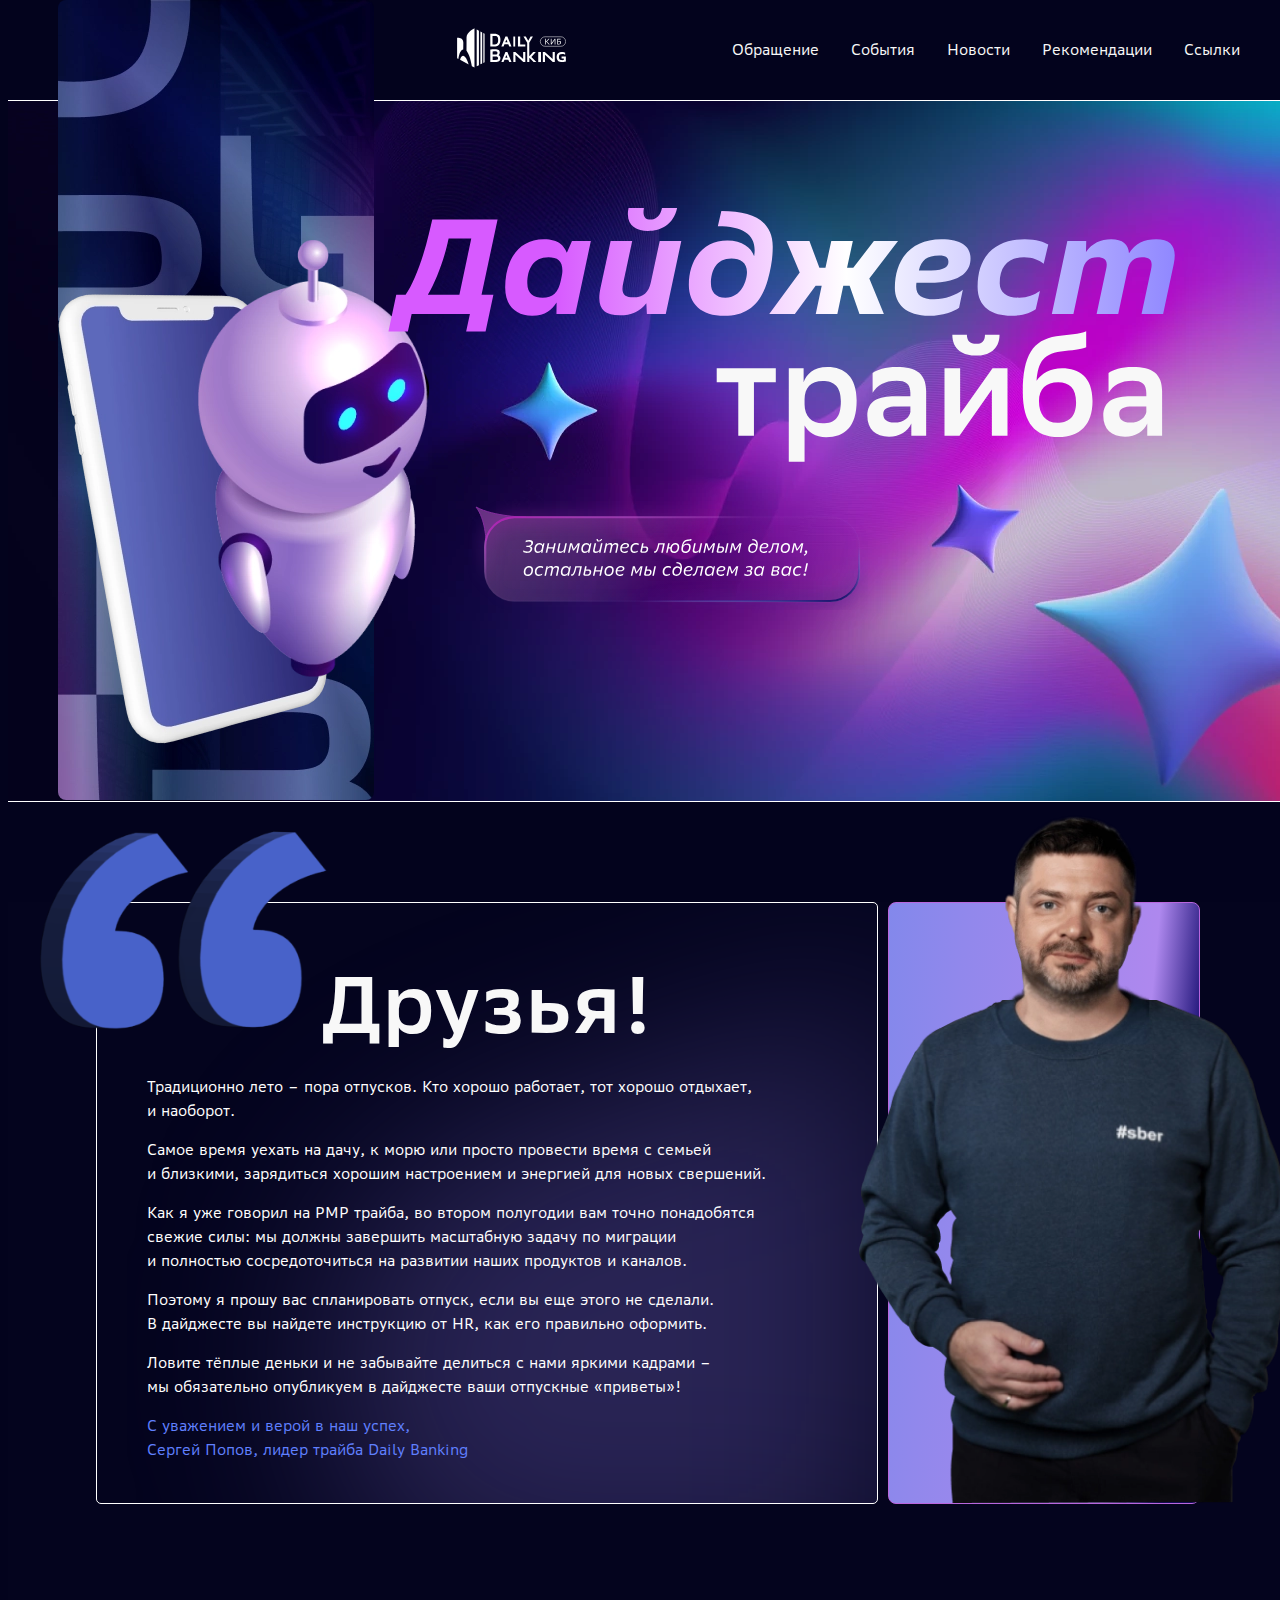
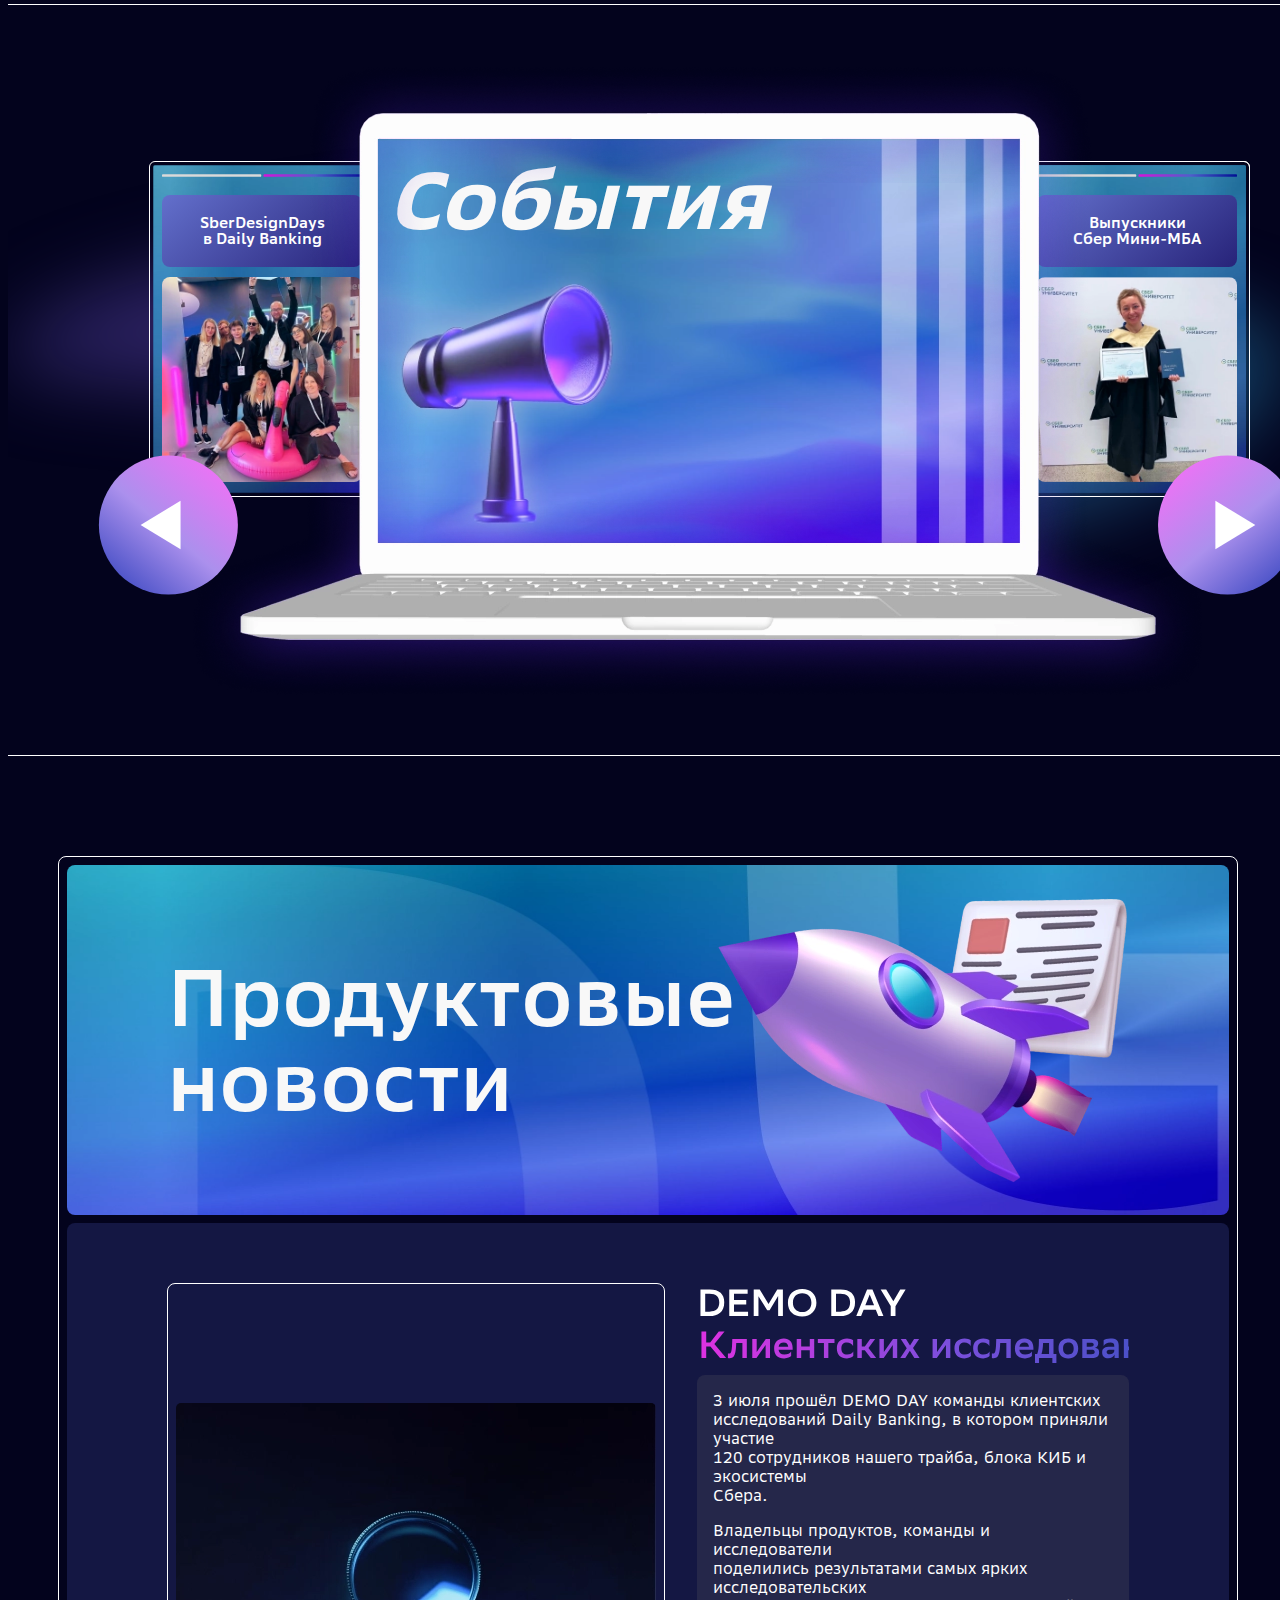
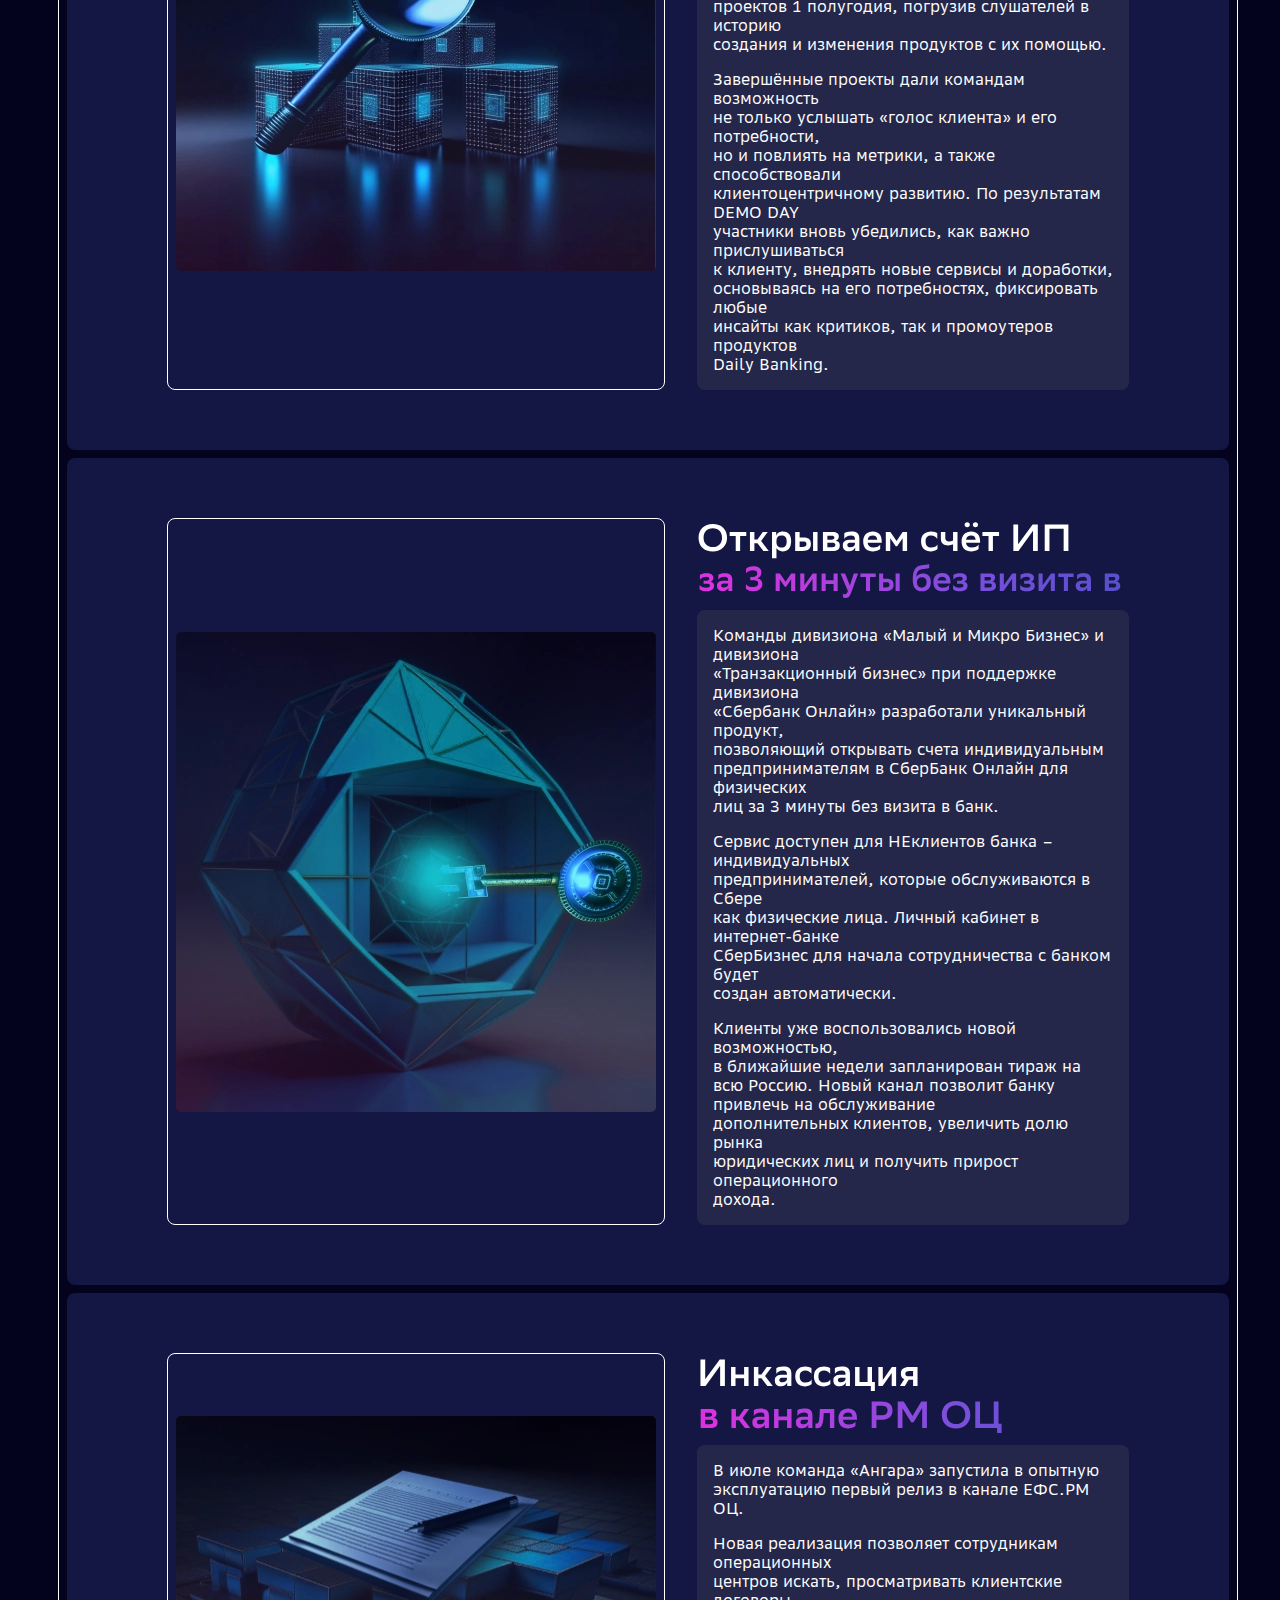
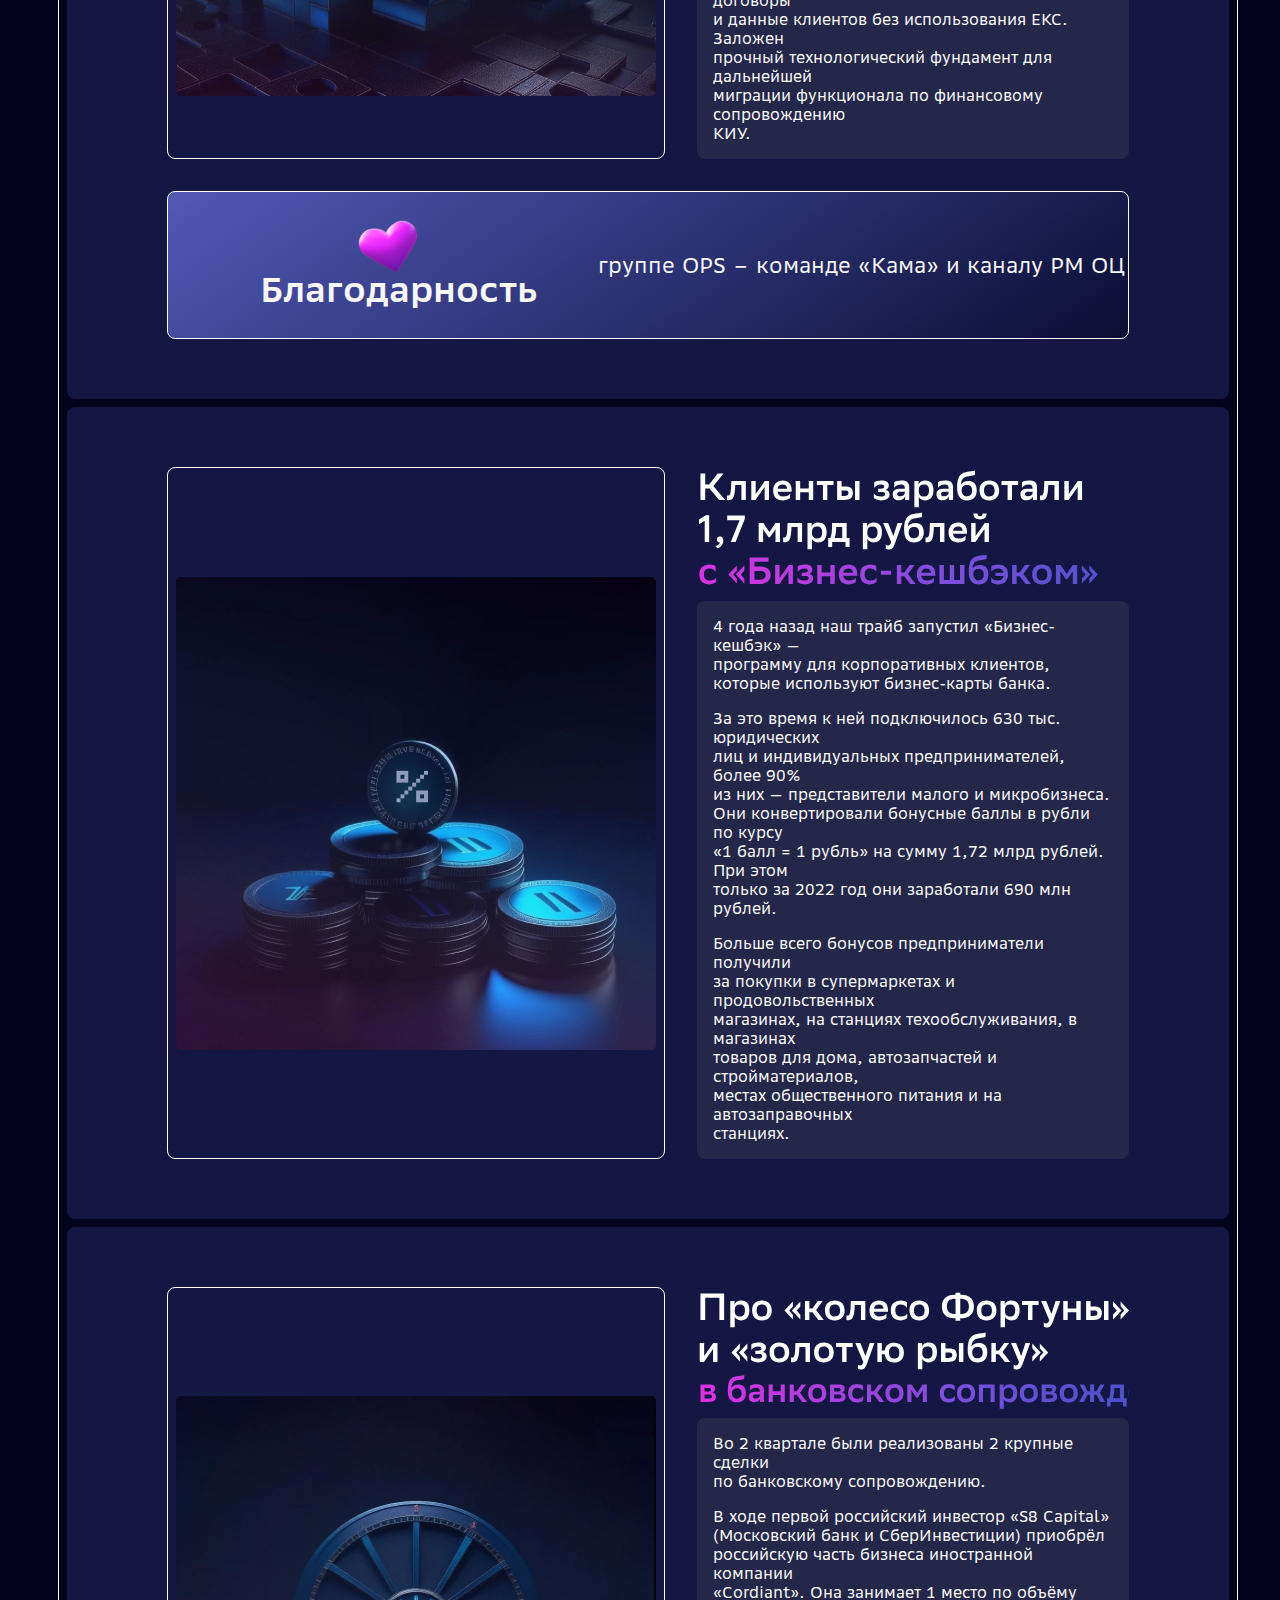
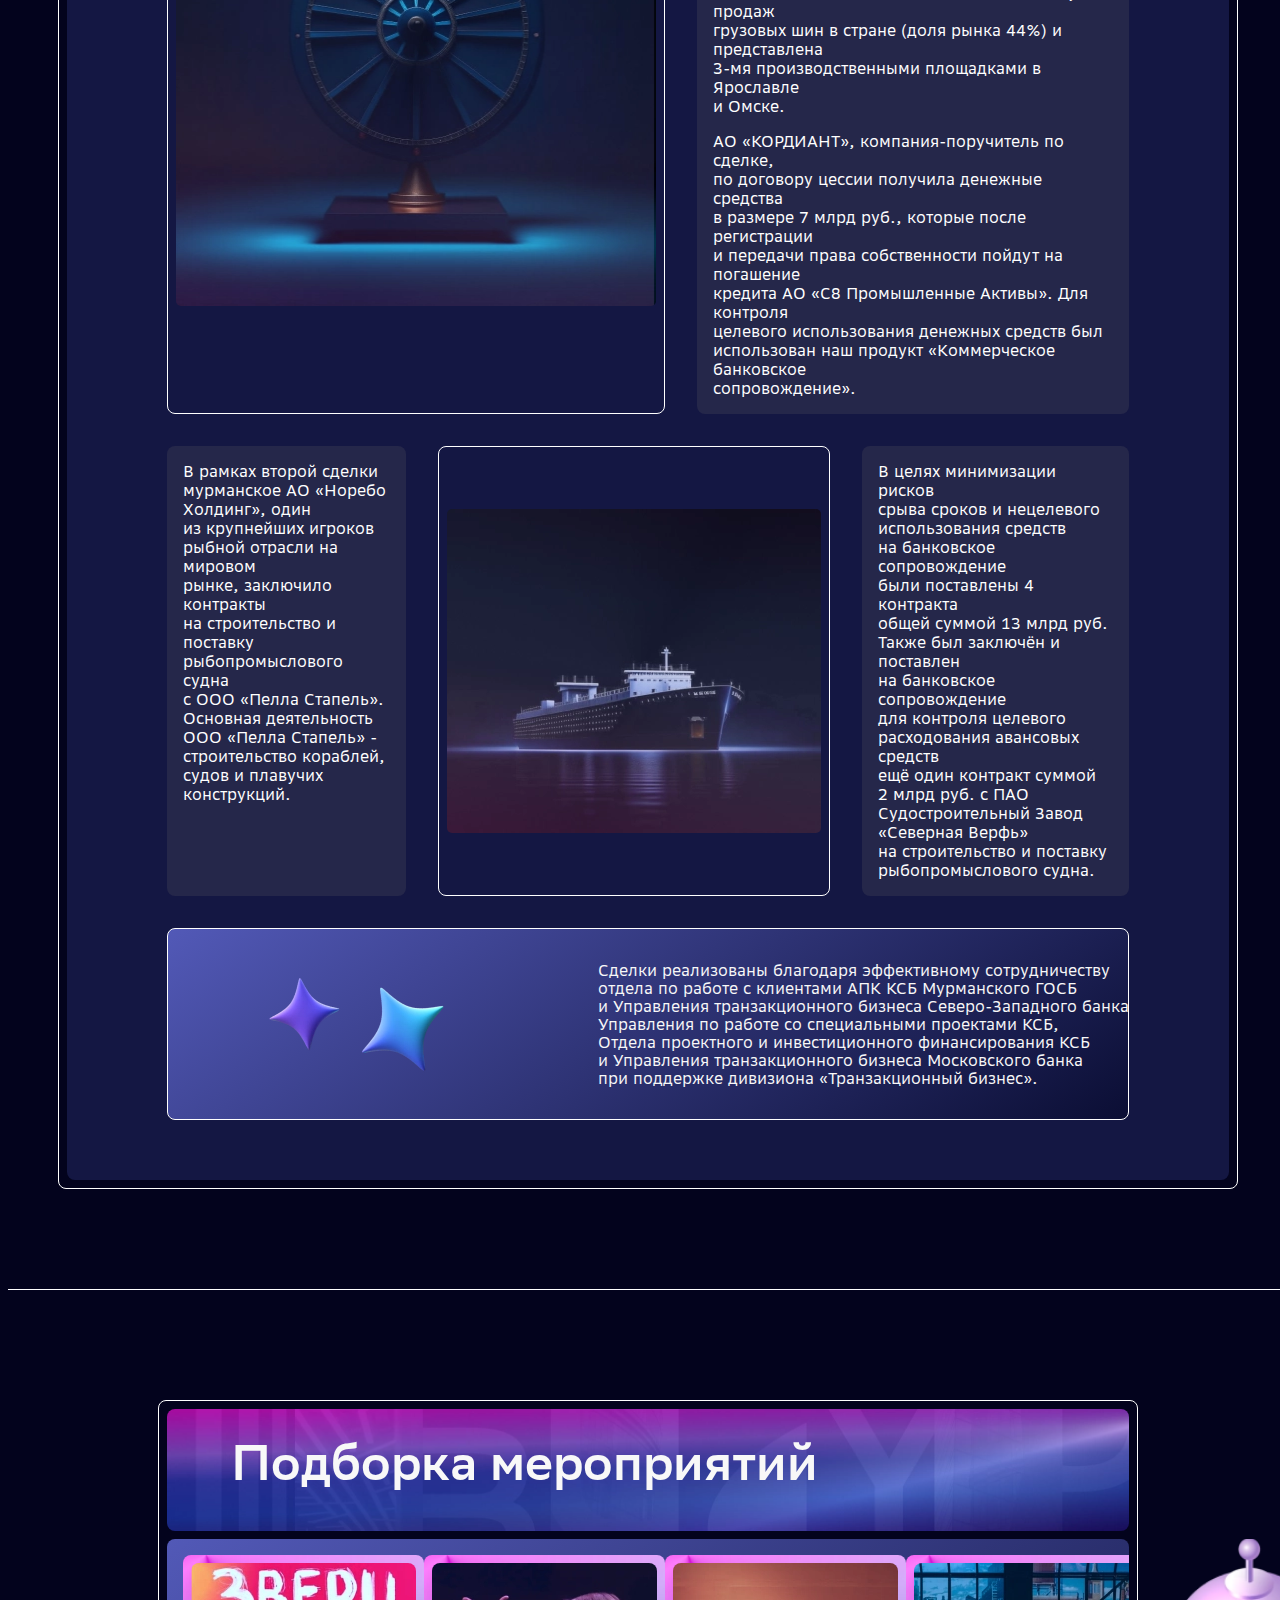
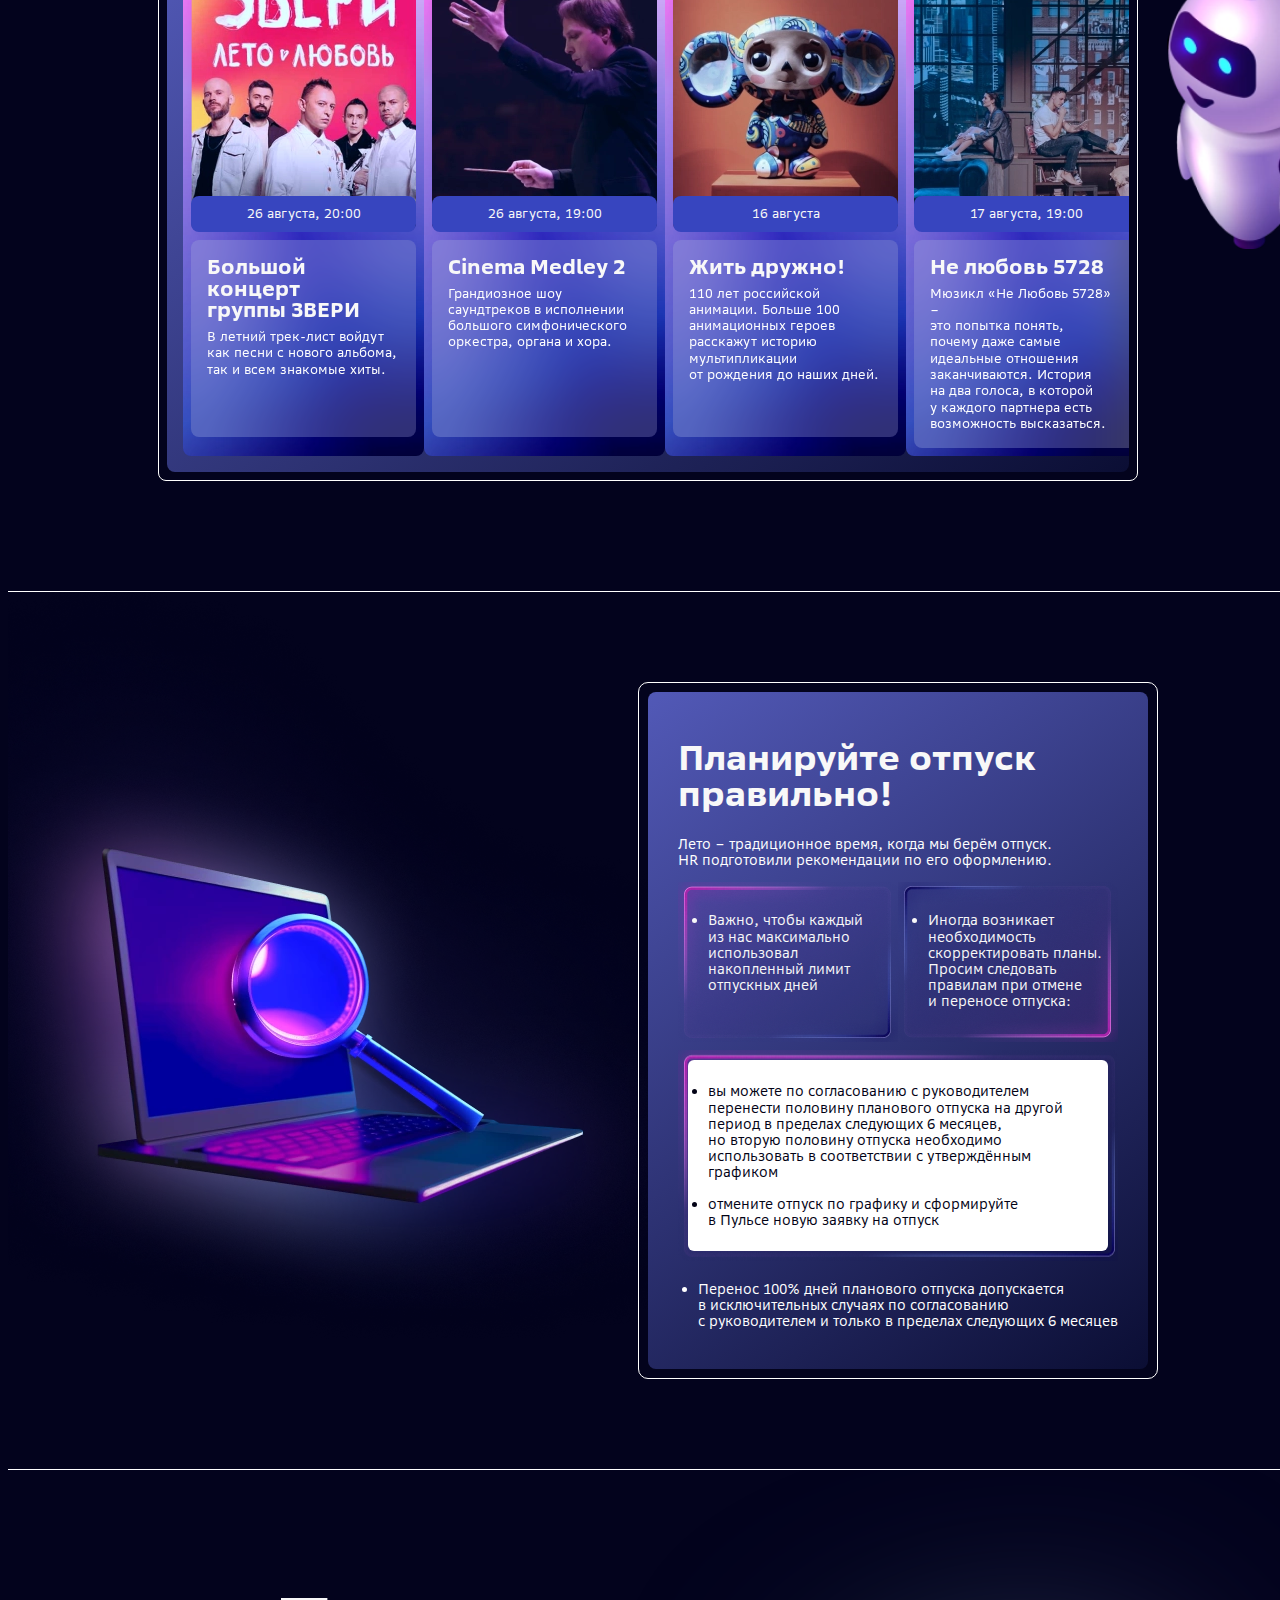
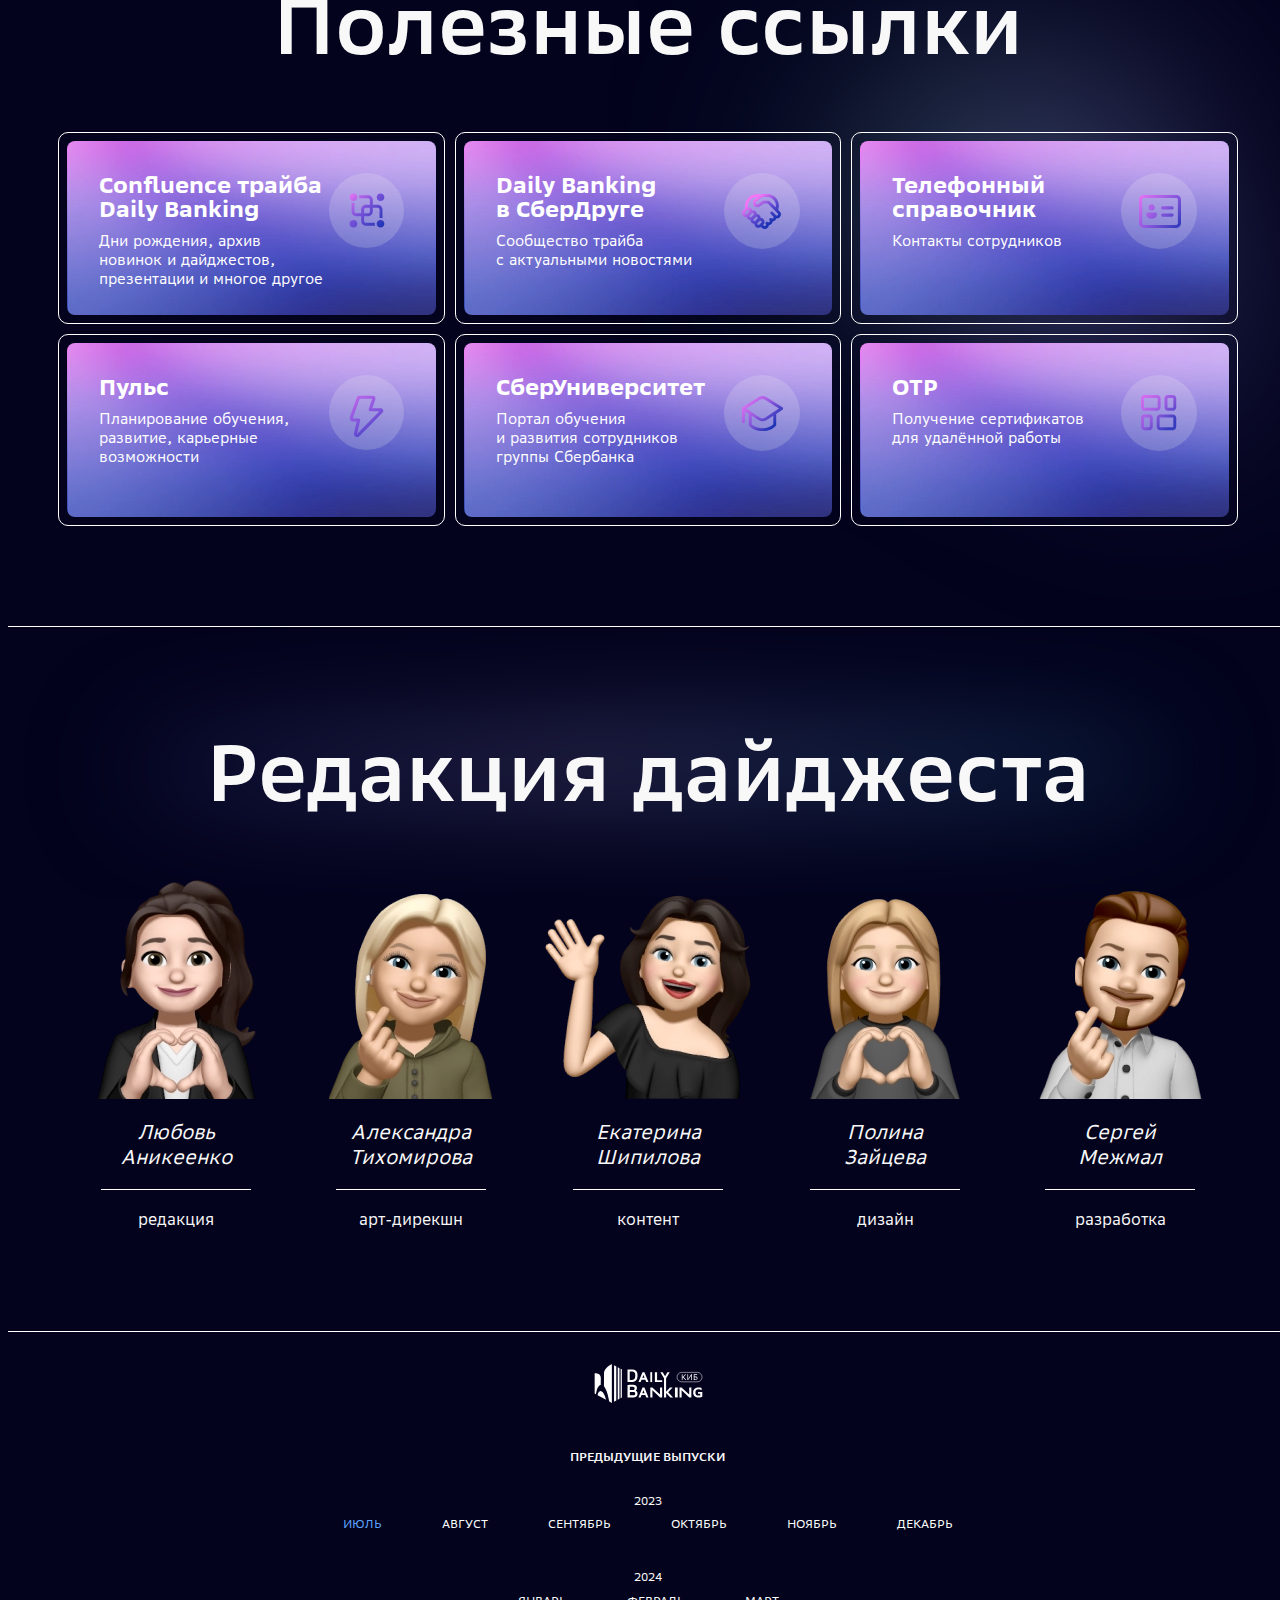
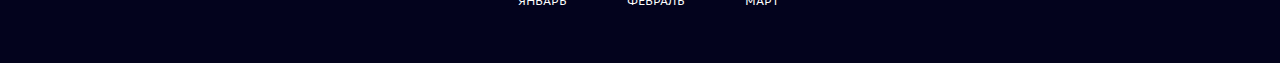
==== commit 2e0473bc: "2024-03: first preview" ====
--- a/2023-07.html
+++ b/2023-07.html
@@ -1,4 +1,4 @@
 <!DOCTYPE html><html><head><title>Daily Banking :: Дайджест
 июля
-2023</title><meta charset="utf-8"><meta name="viewport" content="width=device-width, initial-scale=1.0, user-scalable=no"><link rel="icon" href="favicon.ico"><link rel="icon" sizes="196x196" href="assets/img/196х196.22e7542e.png"><link rel="icon" sizes="192x192" href="assets/img/192х192.0b0f3bcd.png"><link rel="icon" sizes="96x96" href="assets/img/96х96.d7949d68.png"><link rel="icon" sizes="32x32" href="assets/img/32х32.8571c844.png"><link rel="apple-touch-icon-precomposed" sizes="180x180" href="assets/img/180х180.f4f1e489.png"><link rel="apple-touch-icon-precomposed" sizes="152x152" href="assets/img/152х152.50b55aed.png"><link rel="apple-touch-icon-precomposed" sizes="144x144" href="assets/img/144х144.84ea72eb.png"><link rel="apple-touch-icon-precomposed" sizes="120x120" href="assets/img/120х120.dd7b9a3a.png"><link rel="apple-touch-icon-precomposed" sizes="114x114" href="assets/img/114х114.1a9336be.png"><link rel="apple-touch-icon-precomposed" sizes="76x76" href="assets/img/76х76.2b980231.png"><link rel="apple-touch-icon-precomposed" sizes="72x72" href="assets/img/72х72.508f6a93.png"><link rel="apple-touch-icon-precomposed" sizes="57x57" href="assets/img/57х57.1fbd920b.png"><link rel="stylesheet" href="assets/css/index.1a8e3d37.css"><script defer="defer" src="assets/js/app.7.9c8f5f50.js"></script></head><body><main class="container"><header><a href="./index.html"><img class="logo" src="assets/img/logo.a025b941.svg" width="109px" height="40px" alt="logo"></a><nav><a class="nav-item px-1rem" href="#appeal">Обращение</a><a class="nav-item px-1rem" href="#events">События</a><a class="nav-item px-1rem" href="#news">Новости</a><a class="nav-item px-1rem" href="#activities">Рекомендации</a><a class="nav-item px-1rem" href="#links">Ссылки</a></nav></header><section class="title"><div class="caption-container"><div class="caption"></div></div><aside><div class="mobile"></div><div class="droid-with-mission"><div class="mission"></div><div class="droid"></div></div></aside></section><a id="appeal"></a><section class="appeal"><div class="appeal-container"><div class="sidebar"><div class="tribe-leader"></div></div><div class="frame"><div class="quotes"></div><h1>Друзья!</h1><div class="paragraph desktop">Традиционно лето – пора отпусков. Кто хорошо работает, тот хорошо отдыхает,<br>и наоборот.</div><div class="paragraph desktop">Самое время уехать на дачу, к морю или просто провести время с семьей<br>и близкими, зарядиться хорошим настроением и энергией для новых свершений.</div><div class="paragraph desktop">Как я уже говорил на PMP трайба, во втором полугодии вам точно понадобятся<br>свежие силы: мы должны завершить масштабную задачу по миграции<br>и полностью сосредоточиться на развитии наших продуктов и каналов.</div><div class="paragraph desktop">Поэтому я прошу вас спланировать отпуск, если вы еще этого не сделали.<br>В дайджесте вы найдете инструкцию от HR, как его правильно оформить.</div><div class="paragraph desktop">Ловите тёплые деньки и не забывайте делиться с нами яркими кадрами –<br>мы обязательно опубликуем в дайджесте ваши отпускные &laquo;приветы&raquo;!</div><div class="paragraph desktop blue">С уважением и верой в наш успех,<br>Сергей Попов, лидер трайба Daily Banking</div></div></div></section><a id="events"></a><section class="events"><div class="events-container desktop"><div class="card first left"><div class="bar"></div><div class="title">SberDesignDays<br>в Daily Banking</div><div class="picture"></div></div><div class="card second"><div class="bar"></div><div class="title">Гонка героев</div><div class="picture"></div></div><div class="card third right"><div class="bar"></div><div class="title">Выпускники<br>Сбер Мини-МБА</div><div class="picture"></div></div><div class="card fourth right"><div class="bar"></div><div class="title">Впервые на поле<br>и на трибунах</div><div class="picture"></div></div><div class="laptop-screen"><div class="message first opacity-0"><h1>SberDesignDays<br>в Daily Banking</h1><div class="paragraph">Дизайнеры трайба дружной компанией<br>отправились в СберУниверситет, чтобы<br>принять участие в SberDesignDays вместе<br>с 250+ коллегами из Сбера и экосистемы.</div><div class="paragraph">Ключевая тематика, пронизывающая оба<br>дня мероприятия, — эмоциональный дизайн.</div><div class="paragraph">Их ждали лекции и мастер-классы<br>с приглашёнными спикерами о том,<br>как прокачивать креативность и монтировать<br>цепляющий контент, управлять переговорами,<br>визуализировать сложные данные и создавать<br>дизайн-прототипы проектов.</div><div class="paragraph">Коллеги развивали хард и софт-скилы,<br>насмотренность, болтали у костра<br>и знакомились друг с другом. Теперь<br>они готовы с новыми силами и знаниями<br>создавать красоту для наших клиентов!</div></div><div class="message second"><h1>Гонка героев</h1><div class="paragraph">24 июня команда OPS Daily Banking<br>вместе с коллегами из РЦСОРБ, ДРКБ,<br>региональным директором блока Т и ещё<br>5 тысячами сотрудников приняла участие<br>в самарском этапе «Гонки героев».<div class="paragraph"></div>Благодаря слаженной командной работе<br>и воле к победе мы смогли успешно<br>преодолеть все препятствия.</div><div class="paragraph">Такие соревнования – это проверка<br>сплочённости и силы духа. Выиграть<br>гонку без поддержки товарищей<br>невозможно.</div><div class="paragraph">«Герой не тот, кто может всё, а тот,<br>кто приводит команду к финишу»!</div><div class="paragraph small">От трайба были:</div><div class="paragraph small">Тарасов Илья Александрович, Малкин Евгений Николаевич,<br>Дулидов Егор Алексеевич, Сергеев Юрий Александрович,<br>Дементьев Николай Олегович, Максимов Александр<br>Олегович, Дремин Сергей Вячеславович.</div></div><div class="message opacity-0 third"><h1>Выпускники Сбер<br>Мини-МБА</h1><div class="paragraph">Состоялась церемония выпуска<br>13 потока Сбер Мини-МБА. В нашем<br>трайбе успешно прошли обучение:<br>Евгения Лазарева, Тамара Ленжен,<br>Ольга Елхимова, Татьяна Антонова.</div><div class="paragraph">По традиции лучшим выпускникам,<br>набравшим больше всего балов<br>с учетом домашних работ и экзаменов,<br>а также проектным командам,<br>чьи решения были высоко оценены<br>аттестационной комиссией, дипломы<br>торжественно вручили руководители<br>Сбера и СберУниверситета.</div><div class="paragraph">В число отличников вошла Ольга<br>Елхимова (7 место из 30).</div><div class="paragraph">Поздравляем коллег!</div></div><div class="message opacity-0 fourth"><h1>Впервые на поле<br>и на трибунах</h1><div class="paragraph">С 10 по 14 июля в Казани прошло<br>масштабное и яркое событие –<br>Сбербанкиада. Разумеется, наш трайб<br>не остался в стороне. На соревнования<br>в составе команды болельщиков<br>отправились Александр Лайченко,<br>Мария Шубаева, Маргарита Львова<br>и Дмитрий Строков.</div><div class="paragraph">Уверены: в том числе, благодаря<br>из поддержке Центральный аппарат<br>увез домой больше всего наград.</div><div class="paragraph">Как это было? Рассказывают очевидцы!</div><a href="https://sberfriend.sbrf.ru/sberfriend/#/media/article/30291798">Перейти в ДРУГ</a></div></div><div class="laptop-screensaver"><h1>События</h1></div><div class="foreground"><div class="laptop-frame"></div><input id="slide-to-left" type="image" src="assets/img/slide-to-left.43b05817.svg"><input id="slide-to-right" type="image" src="assets/img/slide-to-right.bc9cac60.svg"></div></div></section><a id="news"></a><section class="news"><div class="news-layout desktop"><div class="title"><h1>Продуктовые новости</h1><img src="assets/img/rocket.978c4285.webp" width="413px" height="287px" alt="news"></div><div class="card"><div class="row"><div class="col picture"><img src="assets/img/news-picture.81d13cd7.webp" width="480px" height="468px" alt=""></div><div class="col group"><img src="assets/img/news-title.433a1412.svg" width="522px" height="84px" alt="DEMO DAY Клиентских исследований"><div class="col text"><div class="paragraph">3 июля прошёл DEMO DAY команды клиентских<br>исследований Daily Banking, в котором приняли участие<br>120 сотрудников нашего трайба, блока КИБ и экосистемы<br>Сбера.</div><div class="paragraph">Владельцы продуктов, команды и исследователи<br>поделились результатами самых ярких исследовательских<br>проектов 1 полугодия, погрузив слушателей в историю<br>создания и изменения продуктов с их помощью.</div><div class="paragraph">Завершённые проекты дали командам возможность<br>не только услышать «голос клиента» и его потребности,<br>но и повлиять на метрики, а также способствовали<br>клиентоцентричному развитию. По результатам DEMO DAY<br>участники вновь убедились, как важно прислушиваться<br>к клиенту, внедрять новые сервисы и доработки,<br>основываясь на его потребностях, фиксировать любые<br>инсайты как критиков, так и промоутеров продуктов<br>Daily Banking.</div></div></div></div></div><div class="card"><div class="row"><div class="col picture"><img src="assets/img/news-picture.8b387dc6.webp" width="480px" height="480px" alt=""></div><div class="col group"><img src="assets/img/news-title.29e21507.svg" width="567px" height="84px" alt="Открываем счет ИП за 3 минуты без визита в банк"><div class="col text"><div class="paragraph">Команды дивизиона «Малый и Микро Бизнес» и дивизиона<br>«Транзакционный бизнес» при поддержке дивизиона<br>«Сбербанк Онлайн» разработали уникальный продукт,<br>позволяющий открывать счета индивидуальным<br>предпринимателям в СберБанк Онлайн для физических<br>лиц за 3 минуты без визита в банк.</div><div class="paragraph">Сервис доступен для НЕклиентов банка – индивидуальных<br>предпринимателей, которые обслуживаются в Сбере<br>как физические лица. Личный кабинет в интернет-банке<br>СберБизнес для начала сотрудничества с банком будет<br>создан автоматически.</div><div class="paragraph">Клиенты уже воспользовались новой возможностью,<br>в ближайшие недели запланирован тираж на всю Россию.
-Новый канал позволит банку привлечь на обслуживание<br>дополнительных клиентов, увеличить долю рынка<br>юридических лиц и получить прирост операционного<br>дохода.</div></div></div></div></div><div class="card"><div class="row"><div class="col picture"><img src="assets/img/news-picture.11897cee.webp" width="480px" height="280px" alt=""></div><div class="col group"><img src="assets/img/news-title.9b896b29.svg" width="524px" height="84px" alt="Инкассация в канале РМ ОЦ"><div class="col text"><div class="paragraph">В июле команда «Ангара» запустила в опытную<br>эксплуатацию первый релиз в канале ЕФС.РМ ОЦ.</div><div class="paragraph">Новая реализация позволяет сотрудникам операционных<br>центров искать, просматривать клиентские договоры<br>и данные клиентов без использования ЕКС. Заложен<br>прочный технологический фундамент для дальнейшей<br>миграции функционала по финансовому сопровождению<br>КИУ.</div></div></div></div><div class="row-extra"><div class="col picture heart with-text"><span>Благодарность</span></div><div class="col text f-22">группе OPS – команде «Кама» и каналу РМ ОЦ</div></div></div><div class="card"><div class="row"><div class="col picture"><img src="assets/img/news-picture.396f5257.webp" width="480px" height="473px" alt=""></div><div class="col group"><img src="assets/img/news-title.95bf73d2.svg" width="522px" height="126px" alt="Клиенты заработали 1,7 млрд рублей с «Бизнес-кешбэком»"><div class="col text"><div class="paragraph">4 года назад наш трайб запустил «Бизнес-кешбэк» —<br>программу для корпоративных клиентов,<br>которые используют бизнес-карты банка.</div><div class="paragraph">За это время к ней подключилось 630 тыс. юридических<br>лиц и индивидуальных предпринимателей, более 90%<br>из них — представители малого и микробизнеса.<br>Они конвертировали бонусные баллы в рубли по курсу<br>«1 балл = 1 рубль» на сумму 1,72 млрд рублей. При этом<br>только за 2022 год они заработали 690 млн рублей.</div><div class="paragraph">Больше всего бонусов предприниматели получили<br>за покупки в супермаркетах и продовольственных<br>магазинах, на станциях техообслуживания, в магазинах<br>товаров для дома, автозапчастей и стройматериалов,<br>местах общественного питания и на автозаправочных<br>станциях.</div></div></div></div></div><div class="card"><div class="row"><div class="col picture"><img src="assets/img/news-picture-1.4a2f23ae.webp" width="480px" height="510px" alt=""></div><div class="col group"><img src="assets/img/news-title.f38df645.svg" width="522px" height="123px" alt="Про «колесо Фортуны» и «золотую рыбку» в банковском сопровождении"><div class="col text"><div class="paragraph">Во 2 квартале были реализованы 2 крупные сделки<br>по банковскому сопровождению.</div><div class="paragraph">В ходе первой российский инвестор «S8 Capital»<br>(Московский банк и СберИнвестиции) приобрёл<br>российскую часть бизнеса иностранной компании<br>«Cordiant». Она занимает 1 место по объёму продаж<br>грузовых шин в стране (доля рынка 44%) и представлена<br>3-мя производственными площадками в Ярославле<br>и Омске.</div><div class="paragraph">АО «КОРДИАНТ», компания-поручитель по сделке,<br>по договору цессии получила денежные средства<br>в размере 7 млрд руб., которые после регистрации<br>и передачи права собственности пойдут на погашение<br>кредита АО «С8 Промышленные Активы». Для контроля<br>целевого использования денежных средств был<br>использован наш продукт «Коммерческое банковское<br>сопровождение».</div></div></div></div><div class="row"><div class="col text"><div class="paragraph">В рамках второй сделки<br>мурманское АО «Норебо<br>Холдинг», один<br>из крупнейших игроков<br>рыбной отрасли на мировом<br>рынке, заключило контракты<br>на строительство и поставку<br>рыбопромыслового судна<br>с ООО «Пелла Стапель».<br>Основная деятельность<br>ООО «Пелла Стапель» -<br>строительство кораблей,<br>судов и плавучих<br>конструкций.</div></div><div class="col picture"><img src="assets/img/news-picture-2.47119ddc.webp" width="374px" height="324px" alt=""></div><div class="col text"><div class="paragraph">В целях минимизации рисков<br>срыва сроков и нецелевого<br>использования средств<br>на банковское сопровождение<br>были поставлены 4 контракта<br>общей суммой 13 млрд руб.<br>Также был заключён и поставлен<br>на банковское сопровождение<br>для контроля целевого<br>расходования авансовых средств<br>ещё один контракт суммой<br>2 млрд руб. с ПАО<br>Судостроительный Завод<br>«Северная Верфь»<br>на строительство и поставку<br>рыбопромыслового судна.</div></div></div><div class="row-extra"><div class="col picture stars"></div><div class="col text">Сделки реализованы благодаря эффективному сотрудничеству<br>отдела по работе с клиентами АПК КСБ Мурманского ГОСБ<br>и Управления транзакционного бизнеса Северо-Западного банка,<br>Управления по работе со специальными проектами КСБ,<br>Отдела проектного и инвестиционного финансирования КСБ<br>и Управления транзакционного бизнеса Московского банка<br>при поддержке дивизиона «Транзакционный бизнес».</div></div></div></div></section><a id="activities"></a><section class="activities"><div class="activities-container desktop"><h1>Подборка мероприятий</h1><div class="droid"></div><div class="activities-list"><div class="card first"><div class="picture"></div><div class="date">26 августа, 20:00</div><div class="text"><h1>Большой концерт<br>группы ЗВЕРИ</h1><div class="paragraph">В летний трек-лист войдут<br>как песни с нового альбома,<br>так и всем знакомые хиты.</div></div></div><div class="card second"><div class="picture"></div><div class="date">26 августа, 19:00</div><div class="text"><h1>Cinema Medley 2</h1><div class="paragraph">Грандиозное шоу<br>саундтреков в исполнении<br>большого симфонического<br>оркестра, органа и хора.</div></div></div><div class="card third"><div class="picture"></div><div class="date">16 августа</div><div class="text"><h1>Жить дружно!</h1><div class="paragraph">110 лет российской<br>анимации. Больше 100<br>анимационных героев<br>расскажут историю<br>мультипликации<br>от рождения до наших дней.</div></div></div><div class="card fourth"><div class="picture"></div><div class="date">17 августа, 19:00</div><div class="text"><h1>Не любовь 5728</h1><div class="paragraph">Мюзикл «Не Любовь 5728» –<br>это попытка понять,<br>почему даже самые<br>идеальные отношения<br>заканчиваются. История<br>на два голоса, в которой<br>у каждого партнера есть<br>возможность высказаться.</div></div></div></div></div></section><section class="advice"><div class="picture"></div><div class="content"><h1>Планируйте отпуск<br>правильно!</h1><div class="paragraph">Лето – традиционное время, когда мы берём отпуск.<br>HR подготовили рекомендации по его оформлению.</div><div class="row first"><div class="col left"><ul><li>Важно, чтобы каждый<br>из нас максимально<br>использовал<br>накопленный лимит<br>отпускных дней</li></ul></div><div class="col right"><ul><li>Иногда возникает<br>необходимость<br>скорректировать планы.<br>Просим следовать<br>правилам при отмене<br>и переносе отпуска:</li></ul></div></div><div class="row second"><div class="col"><ul><li>вы можете по согласованию с руководителем<br>перенести половину планового отпуска на другой<br>период в пределах следующих 6 месяцев,<br>но вторую половину отпуска необходимо<br>использовать в соответствии с утверждённым<br>графиком</li><li>отмените отпуск по графику и сформируйте<br>в Пульсе новую заявку на отпуск</li></ul></div></div><div class="paragraph"><ul><li>Перенос 100% дней планового отпуска допускается<br>в исключительных случаях по согласованию<br>с руководителем и только в пределах следующих 6 месяцев</li></ul></div></div></section><a id="links"></a><section class="links"><h1>Полезные ссылки</h1><div class="links-container"><a href="https://confluence.sberbank.ru/display/DailyB"><div class="inner"><div class="text"><h1>Confluence трайба Daily Banking</h1><div class="paragraph">Дни рождения, архив<br>новинок и дайджестов,<br>презентации и многое другое</div></div><div class="icon confluence"></div></div></a><a href="https://sberfriend.sbrf.ru/sberfriend/#/media/community/13974854"><div class="inner"><div class="text"><h1>Daily Banking<br>в СберДруге</h1><div class="paragraph">Сообщество трайба<br>с актуальными новостями</div></div><div class="icon friend"></div></div></a><a href="https://addressbook.sigma.sbrf.ru"><div class="inner"><div class="text"><h1>Телефонный справочник</h1><div class="paragraph">Контакты сотрудников</div></div><div class="icon addressbook"></div></div></a><a href="https://hr.sberbank.ru/"><div class="inner"><div class="text"><h1>Пульс</h1><div class="paragraph">Планирование обучения, развитие, карьерные возможности</div></div><div class="icon pulse"></div></div></a><a href="https://sberuniversity.online"><div class="inner"><div class="text"><h1>СберУниверситет</h1><div class="paragraph">Портал обучения<br>и развития сотрудников<br>группы Сбербанка</div></div><div class="icon university"></div></div></a><a href="https://otp.sberbank.ru"><div class="inner"><div class="text"><h1>OTP</h1><div class="paragraph">Получение сертификатов<br>для удалённой работы</div></div><div class="icon otp"></div></div></a></div></section><section class="staff"><h1>Редакция дайджеста</h1><div class="staff"><div class="card"><div class="picture lubov"></div><div class="name">Любовь<br>Аникеенко</div><div>редакция</div></div><div class="card"><div class="picture aleksandra"></div><div class="name">Александра<br>Тихомирова</div><div>арт-дирекшн</div></div><div class="card"><div class="picture ekaterina"></div><div class="name">Екатерина<br>Шипилова</div><div>контент</div></div><div class="card"><div class="picture polina"></div><div class="name">Полина<br>Зайцева</div><div>дизайн</div></div><div class="card"><div class="picture sergey"></div><div class="name">Сергей<br>Межмал</div><div>разработка</div></div></div></section><a id="footer"></a><footer><a href="./index.html"><div class="logo"></div></a><div class="digests"><div class="title">Предыдущие выпуски</div><div class="row"><div class="year-placeholder"><div class="year">2023</div></div><ul><li>июль</li><li><a href="./2023-08.html">август</a></li><li><a href="./2023-09.html">сентябрь</a></li><li><a href="./2023-10.html">октябрь</a></li><li><a href="./2023-11.html">ноябрь</a></li><li><a href="./2023-12.html">декабрь</a></li></ul></div><div class="row"><div class="year-placeholder"><div class="year">2024</div></div><ul><li><a href="./2024-01.html">январь</a></li><li><a href="./2024-02.html">февраль</a></li></ul></div></div></footer></main></body></html>+2023</title><meta charset="utf-8"><meta name="viewport" content="width=device-width, initial-scale=1.0, user-scalable=no"><link rel="icon" href="favicon.ico"><link rel="icon" sizes="196x196" href="assets/img/196x196.22e7542e.png"><link rel="icon" sizes="192x192" href="assets/img/192x192.0b0f3bcd.png"><link rel="icon" sizes="96x96" href="assets/img/96x96.d7949d68.png"><link rel="icon" sizes="32x32" href="assets/img/32x32.8571c844.png"><link rel="apple-touch-icon-precomposed" sizes="180x180" href="assets/img/180x180.f4f1e489.png"><link rel="apple-touch-icon-precomposed" sizes="152x152" href="assets/img/152x152.50b55aed.png"><link rel="apple-touch-icon-precomposed" sizes="144x144" href="assets/img/144x144.84ea72eb.png"><link rel="apple-touch-icon-precomposed" sizes="120x120" href="assets/img/120x120.dd7b9a3a.png"><link rel="apple-touch-icon-precomposed" sizes="114x114" href="assets/img/114x114.1a9336be.png"><link rel="apple-touch-icon-precomposed" sizes="76x76" href="assets/img/76x76.2b980231.png"><link rel="apple-touch-icon-precomposed" sizes="72x72" href="assets/img/72x72.508f6a93.png"><link rel="apple-touch-icon-precomposed" sizes="57x57" href="assets/img/57x57.1fbd920b.png"><link rel="stylesheet" href="assets/css/index.1a8e3d37.css"><script defer="defer" src="assets/js/app.8.9c8f5f50.js"></script></head><body><main class="container"><header><a href="./index.html"><img class="logo" src="assets/img/logo.a025b941.svg" width="109px" height="40px" alt="logo"></a><nav><a class="nav-item px-1rem" href="#appeal">Обращение</a><a class="nav-item px-1rem" href="#events">События</a><a class="nav-item px-1rem" href="#news">Новости</a><a class="nav-item px-1rem" href="#activities">Рекомендации</a><a class="nav-item px-1rem" href="#links">Ссылки</a></nav></header><section class="title"><div class="caption-container"><div class="caption"></div></div><aside><div class="mobile"></div><div class="droid-with-mission"><div class="mission"></div><div class="droid"></div></div></aside></section><a id="appeal"></a><section class="appeal"><div class="appeal-container"><div class="sidebar"><div class="tribe-leader"></div></div><div class="frame"><div class="quotes"></div><h1>Друзья!</h1><div class="paragraph desktop">Традиционно лето – пора отпусков. Кто хорошо работает, тот хорошо отдыхает,<br>и наоборот.</div><div class="paragraph desktop">Самое время уехать на дачу, к морю или просто провести время с семьей<br>и близкими, зарядиться хорошим настроением и энергией для новых свершений.</div><div class="paragraph desktop">Как я уже говорил на PMP трайба, во втором полугодии вам точно понадобятся<br>свежие силы: мы должны завершить масштабную задачу по миграции<br>и полностью сосредоточиться на развитии наших продуктов и каналов.</div><div class="paragraph desktop">Поэтому я прошу вас спланировать отпуск, если вы еще этого не сделали.<br>В дайджесте вы найдете инструкцию от HR, как его правильно оформить.</div><div class="paragraph desktop">Ловите тёплые деньки и не забывайте делиться с нами яркими кадрами –<br>мы обязательно опубликуем в дайджесте ваши отпускные &laquo;приветы&raquo;!</div><div class="paragraph desktop blue">С уважением и верой в наш успех,<br>Сергей Попов, лидер трайба Daily Banking</div></div></div></section><a id="events"></a><section class="events"><div class="events-container desktop"><div class="card first left"><div class="bar"></div><div class="title">SberDesignDays<br>в Daily Banking</div><div class="picture"></div></div><div class="card second"><div class="bar"></div><div class="title">Гонка героев</div><div class="picture"></div></div><div class="card third right"><div class="bar"></div><div class="title">Выпускники<br>Сбер Мини-МБА</div><div class="picture"></div></div><div class="card fourth right"><div class="bar"></div><div class="title">Впервые на поле<br>и на трибунах</div><div class="picture"></div></div><div class="laptop-screen"><div class="message first opacity-0"><h1>SberDesignDays<br>в Daily Banking</h1><div class="paragraph">Дизайнеры трайба дружной компанией<br>отправились в СберУниверситет, чтобы<br>принять участие в SberDesignDays вместе<br>с 250+ коллегами из Сбера и экосистемы.</div><div class="paragraph">Ключевая тематика, пронизывающая оба<br>дня мероприятия, — эмоциональный дизайн.</div><div class="paragraph">Их ждали лекции и мастер-классы<br>с приглашёнными спикерами о том,<br>как прокачивать креативность и монтировать<br>цепляющий контент, управлять переговорами,<br>визуализировать сложные данные и создавать<br>дизайн-прототипы проектов.</div><div class="paragraph">Коллеги развивали хард и софт-скилы,<br>насмотренность, болтали у костра<br>и знакомились друг с другом. Теперь<br>они готовы с новыми силами и знаниями<br>создавать красоту для наших клиентов!</div></div><div class="message second"><h1>Гонка героев</h1><div class="paragraph">24 июня команда OPS Daily Banking<br>вместе с коллегами из РЦСОРБ, ДРКБ,<br>региональным директором блока Т и ещё<br>5 тысячами сотрудников приняла участие<br>в самарском этапе «Гонки героев».<div class="paragraph"></div>Благодаря слаженной командной работе<br>и воле к победе мы смогли успешно<br>преодолеть все препятствия.</div><div class="paragraph">Такие соревнования – это проверка<br>сплочённости и силы духа. Выиграть<br>гонку без поддержки товарищей<br>невозможно.</div><div class="paragraph">«Герой не тот, кто может всё, а тот,<br>кто приводит команду к финишу»!</div><div class="paragraph small">От трайба были:</div><div class="paragraph small">Тарасов Илья Александрович, Малкин Евгений Николаевич,<br>Дулидов Егор Алексеевич, Сергеев Юрий Александрович,<br>Дементьев Николай Олегович, Максимов Александр<br>Олегович, Дремин Сергей Вячеславович.</div></div><div class="message opacity-0 third"><h1>Выпускники Сбер<br>Мини-МБА</h1><div class="paragraph">Состоялась церемония выпуска<br>13 потока Сбер Мини-МБА. В нашем<br>трайбе успешно прошли обучение:<br>Евгения Лазарева, Тамара Ленжен,<br>Ольга Елхимова, Татьяна Антонова.</div><div class="paragraph">По традиции лучшим выпускникам,<br>набравшим больше всего балов<br>с учетом домашних работ и экзаменов,<br>а также проектным командам,<br>чьи решения были высоко оценены<br>аттестационной комиссией, дипломы<br>торжественно вручили руководители<br>Сбера и СберУниверситета.</div><div class="paragraph">В число отличников вошла Ольга<br>Елхимова (7 место из 30).</div><div class="paragraph">Поздравляем коллег!</div></div><div class="message opacity-0 fourth"><h1>Впервые на поле<br>и на трибунах</h1><div class="paragraph">С 10 по 14 июля в Казани прошло<br>масштабное и яркое событие –<br>Сбербанкиада. Разумеется, наш трайб<br>не остался в стороне. На соревнования<br>в составе команды болельщиков<br>отправились Александр Лайченко,<br>Мария Шубаева, Маргарита Львова<br>и Дмитрий Строков.</div><div class="paragraph">Уверены: в том числе, благодаря<br>из поддержке Центральный аппарат<br>увез домой больше всего наград.</div><div class="paragraph">Как это было? Рассказывают очевидцы!</div><a href="https://sberfriend.sbrf.ru/sberfriend/#/media/article/30291798">Перейти в ДРУГ</a></div></div><div class="laptop-screensaver"><h1>События</h1></div><div class="foreground"><div class="laptop-frame"></div><input id="slide-to-left" type="image" src="assets/img/slide-to-left.43b05817.svg"><input id="slide-to-right" type="image" src="assets/img/slide-to-right.bc9cac60.svg"></div></div></section><a id="news"></a><section class="news"><div class="news-layout desktop"><div class="title"><h1>Продуктовые новости</h1><img src="assets/img/rocket.978c4285.webp" width="413px" height="287px" alt="news"></div><div class="card"><div class="row"><div class="col picture"><img src="assets/img/news-picture.81d13cd7.webp" width="480px" height="468px" alt=""></div><div class="col group"><img src="assets/img/news-title.433a1412.svg" width="522px" height="84px" alt="DEMO DAY Клиентских исследований"><div class="col text"><div class="paragraph">3 июля прошёл DEMO DAY команды клиентских<br>исследований Daily Banking, в котором приняли участие<br>120 сотрудников нашего трайба, блока КИБ и экосистемы<br>Сбера.</div><div class="paragraph">Владельцы продуктов, команды и исследователи<br>поделились результатами самых ярких исследовательских<br>проектов 1 полугодия, погрузив слушателей в историю<br>создания и изменения продуктов с их помощью.</div><div class="paragraph">Завершённые проекты дали командам возможность<br>не только услышать «голос клиента» и его потребности,<br>но и повлиять на метрики, а также способствовали<br>клиентоцентричному развитию. По результатам DEMO DAY<br>участники вновь убедились, как важно прислушиваться<br>к клиенту, внедрять новые сервисы и доработки,<br>основываясь на его потребностях, фиксировать любые<br>инсайты как критиков, так и промоутеров продуктов<br>Daily Banking.</div></div></div></div></div><div class="card"><div class="row"><div class="col picture"><img src="assets/img/news-picture.8b387dc6.webp" width="480px" height="480px" alt=""></div><div class="col group"><img src="assets/img/news-title.29e21507.svg" width="567px" height="84px" alt="Открываем счет ИП за 3 минуты без визита в банк"><div class="col text"><div class="paragraph">Команды дивизиона «Малый и Микро Бизнес» и дивизиона<br>«Транзакционный бизнес» при поддержке дивизиона<br>«Сбербанк Онлайн» разработали уникальный продукт,<br>позволяющий открывать счета индивидуальным<br>предпринимателям в СберБанк Онлайн для физических<br>лиц за 3 минуты без визита в банк.</div><div class="paragraph">Сервис доступен для НЕклиентов банка – индивидуальных<br>предпринимателей, которые обслуживаются в Сбере<br>как физические лица. Личный кабинет в интернет-банке<br>СберБизнес для начала сотрудничества с банком будет<br>создан автоматически.</div><div class="paragraph">Клиенты уже воспользовались новой возможностью,<br>в ближайшие недели запланирован тираж на всю Россию.
+Новый канал позволит банку привлечь на обслуживание<br>дополнительных клиентов, увеличить долю рынка<br>юридических лиц и получить прирост операционного<br>дохода.</div></div></div></div></div><div class="card"><div class="row"><div class="col picture"><img src="assets/img/news-picture.11897cee.webp" width="480px" height="280px" alt=""></div><div class="col group"><img src="assets/img/news-title.9b896b29.svg" width="524px" height="84px" alt="Инкассация в канале РМ ОЦ"><div class="col text"><div class="paragraph">В июле команда «Ангара» запустила в опытную<br>эксплуатацию первый релиз в канале ЕФС.РМ ОЦ.</div><div class="paragraph">Новая реализация позволяет сотрудникам операционных<br>центров искать, просматривать клиентские договоры<br>и данные клиентов без использования ЕКС. Заложен<br>прочный технологический фундамент для дальнейшей<br>миграции функционала по финансовому сопровождению<br>КИУ.</div></div></div></div><div class="row-extra"><div class="col picture heart with-text"><span>Благодарность</span></div><div class="col text f-22">группе OPS – команде «Кама» и каналу РМ ОЦ</div></div></div><div class="card"><div class="row"><div class="col picture"><img src="assets/img/news-picture.396f5257.webp" width="480px" height="473px" alt=""></div><div class="col group"><img src="assets/img/news-title.95bf73d2.svg" width="522px" height="126px" alt="Клиенты заработали 1,7 млрд рублей с «Бизнес-кешбэком»"><div class="col text"><div class="paragraph">4 года назад наш трайб запустил «Бизнес-кешбэк» —<br>программу для корпоративных клиентов,<br>которые используют бизнес-карты банка.</div><div class="paragraph">За это время к ней подключилось 630 тыс. юридических<br>лиц и индивидуальных предпринимателей, более 90%<br>из них — представители малого и микробизнеса.<br>Они конвертировали бонусные баллы в рубли по курсу<br>«1 балл = 1 рубль» на сумму 1,72 млрд рублей. При этом<br>только за 2022 год они заработали 690 млн рублей.</div><div class="paragraph">Больше всего бонусов предприниматели получили<br>за покупки в супермаркетах и продовольственных<br>магазинах, на станциях техообслуживания, в магазинах<br>товаров для дома, автозапчастей и стройматериалов,<br>местах общественного питания и на автозаправочных<br>станциях.</div></div></div></div></div><div class="card"><div class="row"><div class="col picture"><img src="assets/img/news-picture-1.4a2f23ae.webp" width="480px" height="510px" alt=""></div><div class="col group"><img src="assets/img/news-title.f38df645.svg" width="522px" height="123px" alt="Про «колесо Фортуны» и «золотую рыбку» в банковском сопровождении"><div class="col text"><div class="paragraph">Во 2 квартале были реализованы 2 крупные сделки<br>по банковскому сопровождению.</div><div class="paragraph">В ходе первой российский инвестор «S8 Capital»<br>(Московский банк и СберИнвестиции) приобрёл<br>российскую часть бизнеса иностранной компании<br>«Cordiant». Она занимает 1 место по объёму продаж<br>грузовых шин в стране (доля рынка 44%) и представлена<br>3-мя производственными площадками в Ярославле<br>и Омске.</div><div class="paragraph">АО «КОРДИАНТ», компания-поручитель по сделке,<br>по договору цессии получила денежные средства<br>в размере 7 млрд руб., которые после регистрации<br>и передачи права собственности пойдут на погашение<br>кредита АО «С8 Промышленные Активы». Для контроля<br>целевого использования денежных средств был<br>использован наш продукт «Коммерческое банковское<br>сопровождение».</div></div></div></div><div class="row"><div class="col text"><div class="paragraph">В рамках второй сделки<br>мурманское АО «Норебо<br>Холдинг», один<br>из крупнейших игроков<br>рыбной отрасли на мировом<br>рынке, заключило контракты<br>на строительство и поставку<br>рыбопромыслового судна<br>с ООО «Пелла Стапель».<br>Основная деятельность<br>ООО «Пелла Стапель» -<br>строительство кораблей,<br>судов и плавучих<br>конструкций.</div></div><div class="col picture"><img src="assets/img/news-picture-2.47119ddc.webp" width="374px" height="324px" alt=""></div><div class="col text"><div class="paragraph">В целях минимизации рисков<br>срыва сроков и нецелевого<br>использования средств<br>на банковское сопровождение<br>были поставлены 4 контракта<br>общей суммой 13 млрд руб.<br>Также был заключён и поставлен<br>на банковское сопровождение<br>для контроля целевого<br>расходования авансовых средств<br>ещё один контракт суммой<br>2 млрд руб. с ПАО<br>Судостроительный Завод<br>«Северная Верфь»<br>на строительство и поставку<br>рыбопромыслового судна.</div></div></div><div class="row-extra"><div class="col picture stars"></div><div class="col text">Сделки реализованы благодаря эффективному сотрудничеству<br>отдела по работе с клиентами АПК КСБ Мурманского ГОСБ<br>и Управления транзакционного бизнеса Северо-Западного банка,<br>Управления по работе со специальными проектами КСБ,<br>Отдела проектного и инвестиционного финансирования КСБ<br>и Управления транзакционного бизнеса Московского банка<br>при поддержке дивизиона «Транзакционный бизнес».</div></div></div></div></section><a id="activities"></a><section class="activities"><div class="activities-container desktop"><h1>Подборка мероприятий</h1><div class="droid"></div><div class="activities-list"><div class="card first"><div class="picture"></div><div class="date">26 августа, 20:00</div><div class="text"><h1>Большой концерт<br>группы ЗВЕРИ</h1><div class="paragraph">В летний трек-лист войдут<br>как песни с нового альбома,<br>так и всем знакомые хиты.</div></div></div><div class="card second"><div class="picture"></div><div class="date">26 августа, 19:00</div><div class="text"><h1>Cinema Medley 2</h1><div class="paragraph">Грандиозное шоу<br>саундтреков в исполнении<br>большого симфонического<br>оркестра, органа и хора.</div></div></div><div class="card third"><div class="picture"></div><div class="date">16 августа</div><div class="text"><h1>Жить дружно!</h1><div class="paragraph">110 лет российской<br>анимации. Больше 100<br>анимационных героев<br>расскажут историю<br>мультипликации<br>от рождения до наших дней.</div></div></div><div class="card fourth"><div class="picture"></div><div class="date">17 августа, 19:00</div><div class="text"><h1>Не любовь 5728</h1><div class="paragraph">Мюзикл «Не Любовь 5728» –<br>это попытка понять,<br>почему даже самые<br>идеальные отношения<br>заканчиваются. История<br>на два голоса, в которой<br>у каждого партнера есть<br>возможность высказаться.</div></div></div></div></div></section><section class="advice"><div class="picture"></div><div class="content"><h1>Планируйте отпуск<br>правильно!</h1><div class="paragraph">Лето – традиционное время, когда мы берём отпуск.<br>HR подготовили рекомендации по его оформлению.</div><div class="row first"><div class="col left"><ul><li>Важно, чтобы каждый<br>из нас максимально<br>использовал<br>накопленный лимит<br>отпускных дней</li></ul></div><div class="col right"><ul><li>Иногда возникает<br>необходимость<br>скорректировать планы.<br>Просим следовать<br>правилам при отмене<br>и переносе отпуска:</li></ul></div></div><div class="row second"><div class="col"><ul><li>вы можете по согласованию с руководителем<br>перенести половину планового отпуска на другой<br>период в пределах следующих 6 месяцев,<br>но вторую половину отпуска необходимо<br>использовать в соответствии с утверждённым<br>графиком</li><li>отмените отпуск по графику и сформируйте<br>в Пульсе новую заявку на отпуск</li></ul></div></div><div class="paragraph"><ul><li>Перенос 100% дней планового отпуска допускается<br>в исключительных случаях по согласованию<br>с руководителем и только в пределах следующих 6 месяцев</li></ul></div></div></section><a id="links"></a><section class="links"><h1>Полезные ссылки</h1><div class="links-container"><a href="https://confluence.sberbank.ru/display/DailyB"><div class="inner"><div class="text"><h1>Confluence трайба Daily Banking</h1><div class="paragraph">Дни рождения, архив<br>новинок и дайджестов,<br>презентации и многое другое</div></div><div class="icon confluence"></div></div></a><a href="https://sberfriend.sbrf.ru/sberfriend/#/media/community/13974854"><div class="inner"><div class="text"><h1>Daily Banking<br>в СберДруге</h1><div class="paragraph">Сообщество трайба<br>с актуальными новостями</div></div><div class="icon friend"></div></div></a><a href="https://addressbook.sigma.sbrf.ru"><div class="inner"><div class="text"><h1>Телефонный справочник</h1><div class="paragraph">Контакты сотрудников</div></div><div class="icon addressbook"></div></div></a><a href="https://hr.sberbank.ru/"><div class="inner"><div class="text"><h1>Пульс</h1><div class="paragraph">Планирование обучения, развитие, карьерные возможности</div></div><div class="icon pulse"></div></div></a><a href="https://sberuniversity.online"><div class="inner"><div class="text"><h1>СберУниверситет</h1><div class="paragraph">Портал обучения<br>и развития сотрудников<br>группы Сбербанка</div></div><div class="icon university"></div></div></a><a href="https://otp.sberbank.ru"><div class="inner"><div class="text"><h1>OTP</h1><div class="paragraph">Получение сертификатов<br>для удалённой работы</div></div><div class="icon otp"></div></div></a></div></section><section class="staff"><h1>Редакция дайджеста</h1><div class="staff"><div class="card"><div class="picture lubov"></div><div class="name">Любовь<br>Аникеенко</div><div>редакция</div></div><div class="card"><div class="picture aleksandra"></div><div class="name">Александра<br>Тихомирова</div><div>арт-дирекшн</div></div><div class="card"><div class="picture ekaterina"></div><div class="name">Екатерина<br>Шипилова</div><div>контент</div></div><div class="card"><div class="picture polina"></div><div class="name">Полина<br>Зайцева</div><div>дизайн</div></div><div class="card"><div class="picture sergey"></div><div class="name">Сергей<br>Межмал</div><div>разработка</div></div></div></section><a id="footer"></a><footer><a href="./index.html"><div class="logo"></div></a><div class="digests"><div class="title">Предыдущие выпуски</div><div class="row"><div class="year-placeholder"><div class="year">2023</div></div><ul><li>июль</li><li><a href="./2023-08.html">август</a></li><li><a href="./2023-09.html">сентябрь</a></li><li><a href="./2023-10.html">октябрь</a></li><li><a href="./2023-11.html">ноябрь</a></li><li><a href="./2023-12.html">декабрь</a></li></ul></div><div class="row"><div class="year-placeholder"><div class="year">2024</div></div><ul><li><a href="./2024-01.html">январь</a></li><li><a href="./2024-02.html">февраль</a></li><li><a href="./2024-03.html">март</a></li></ul></div></div></footer></main></body></html>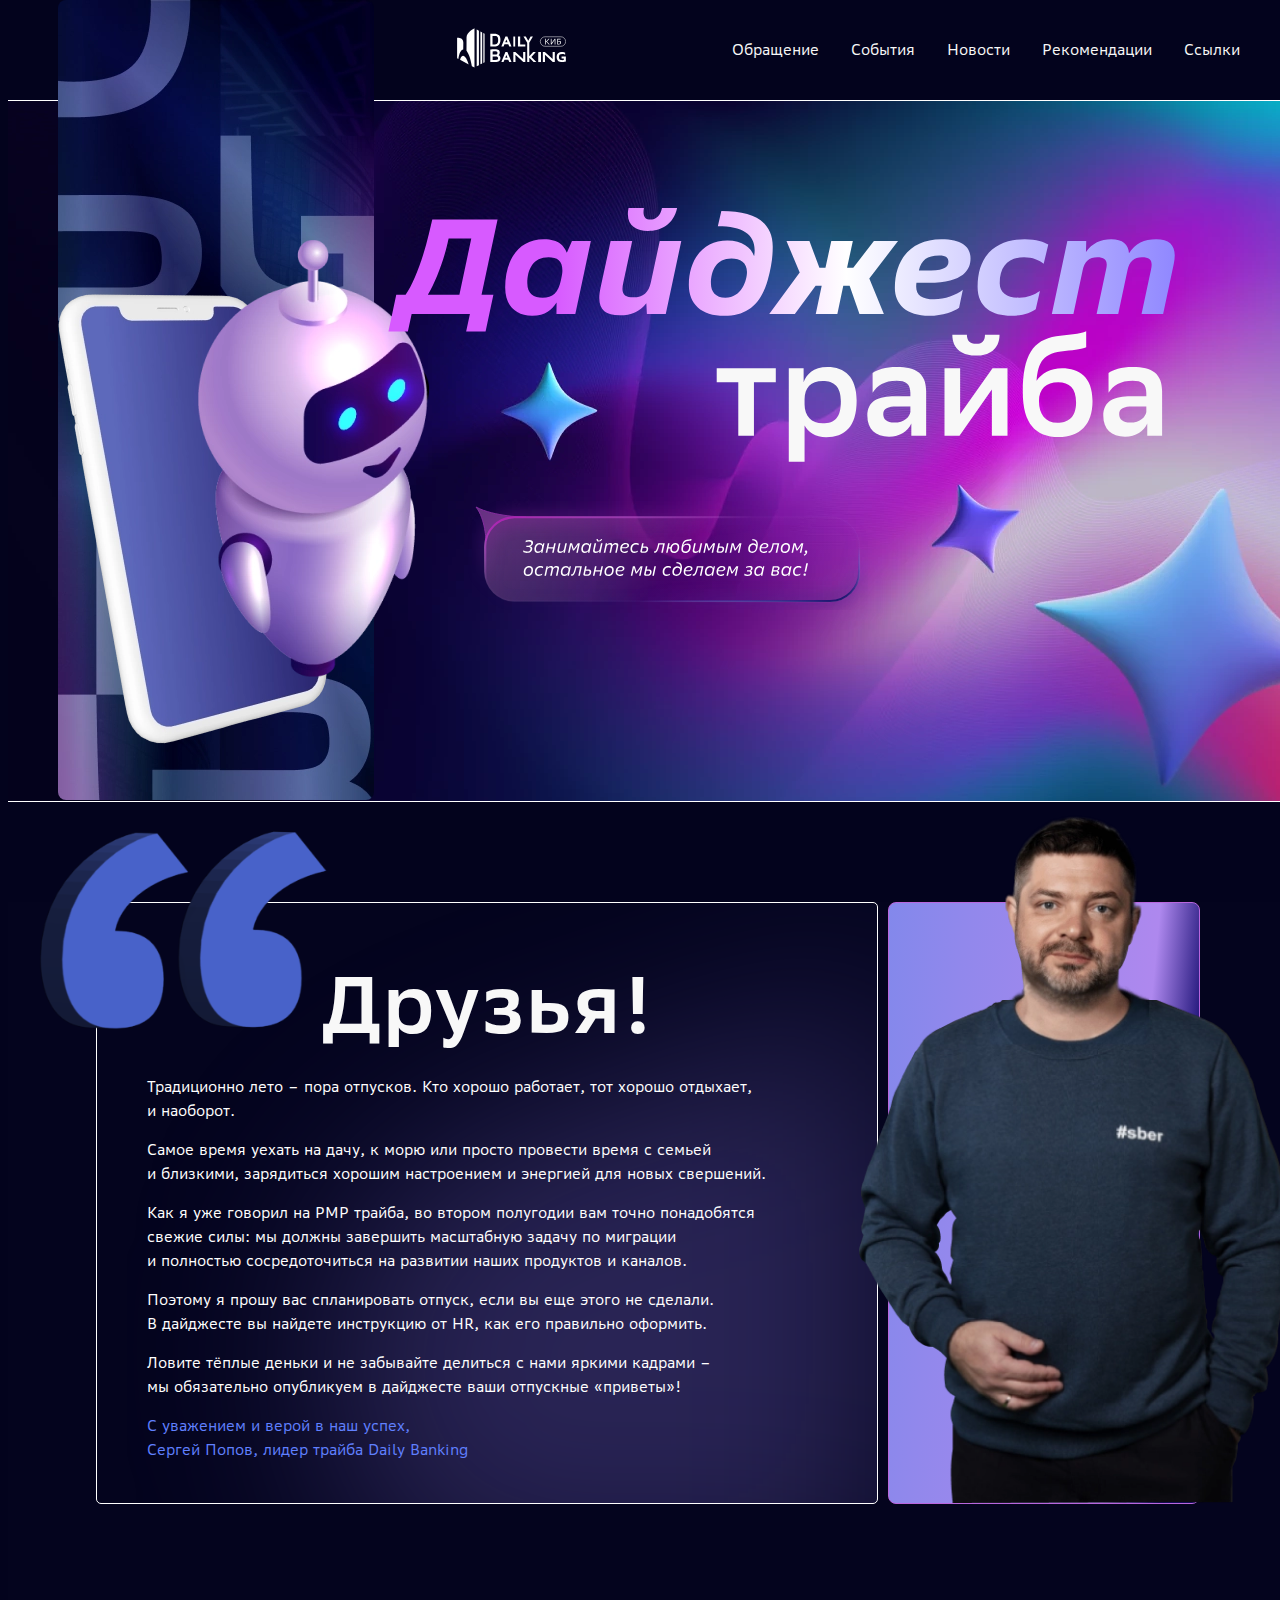
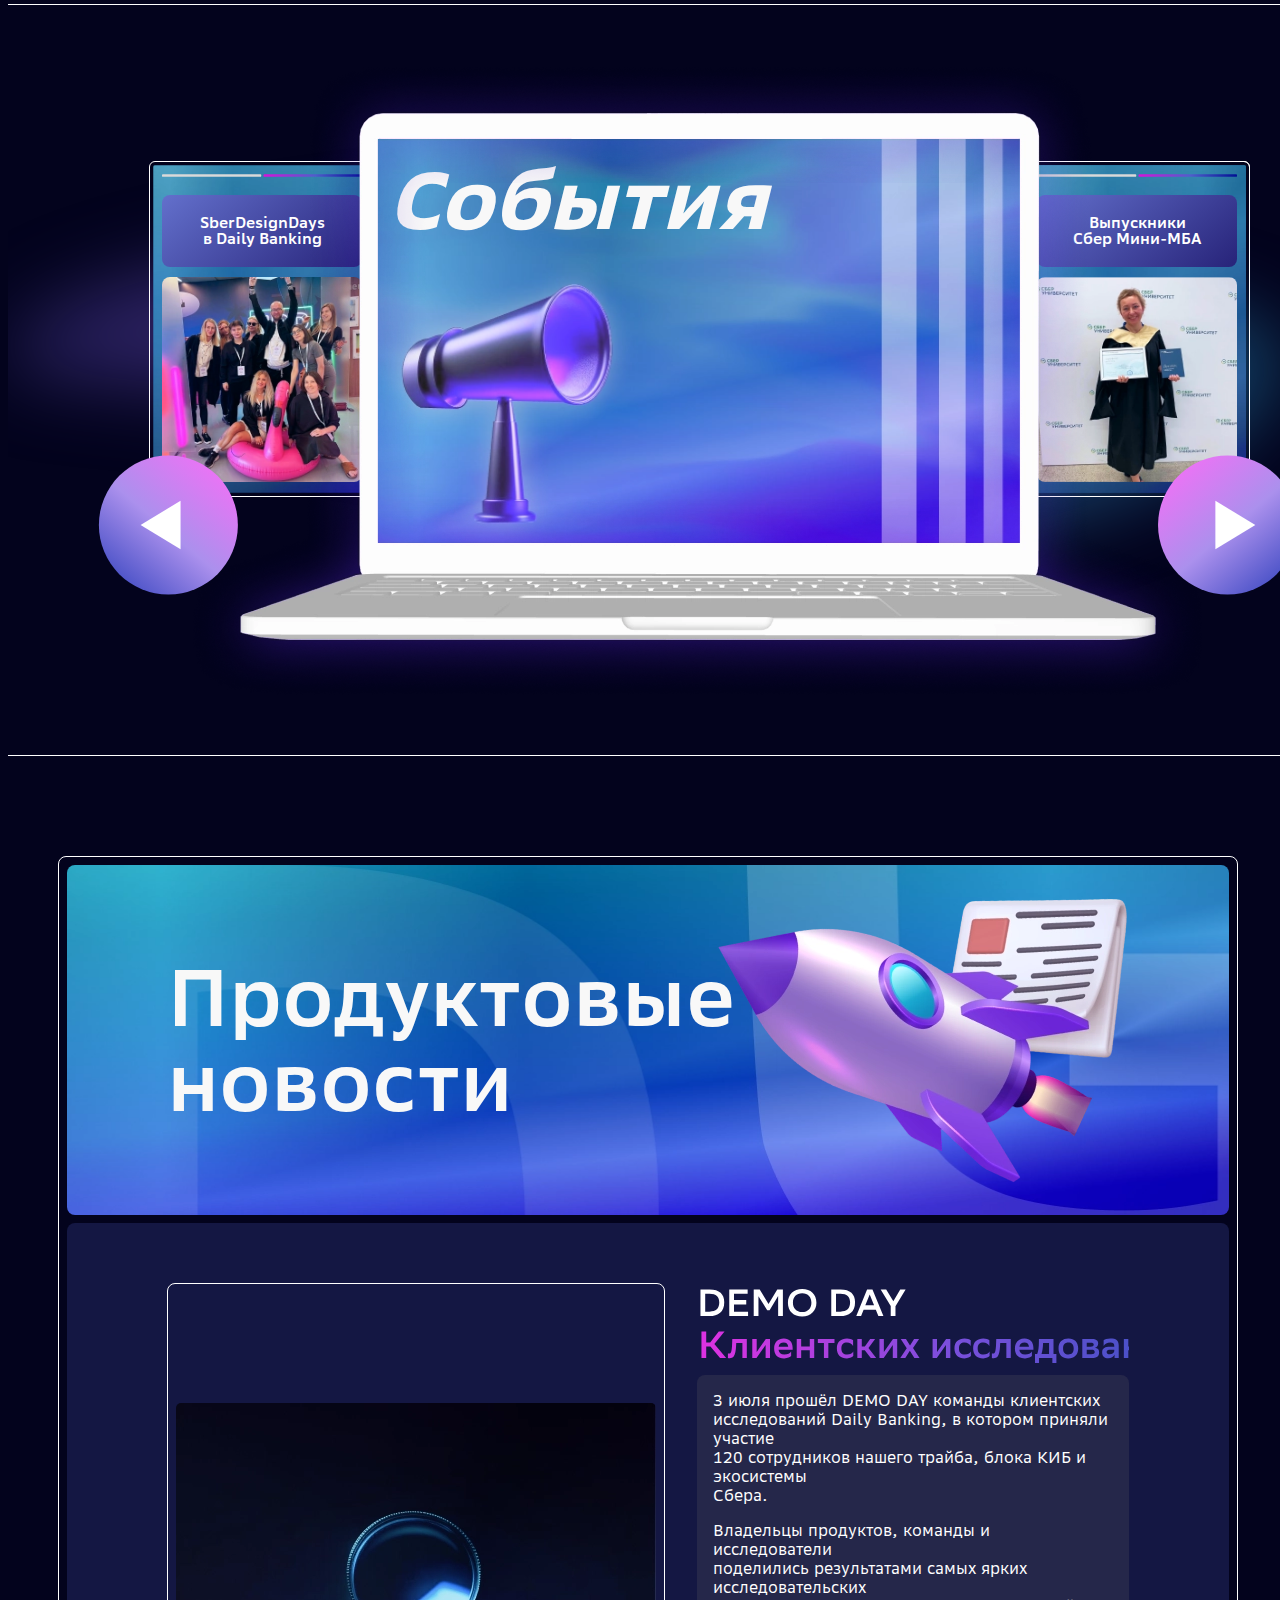
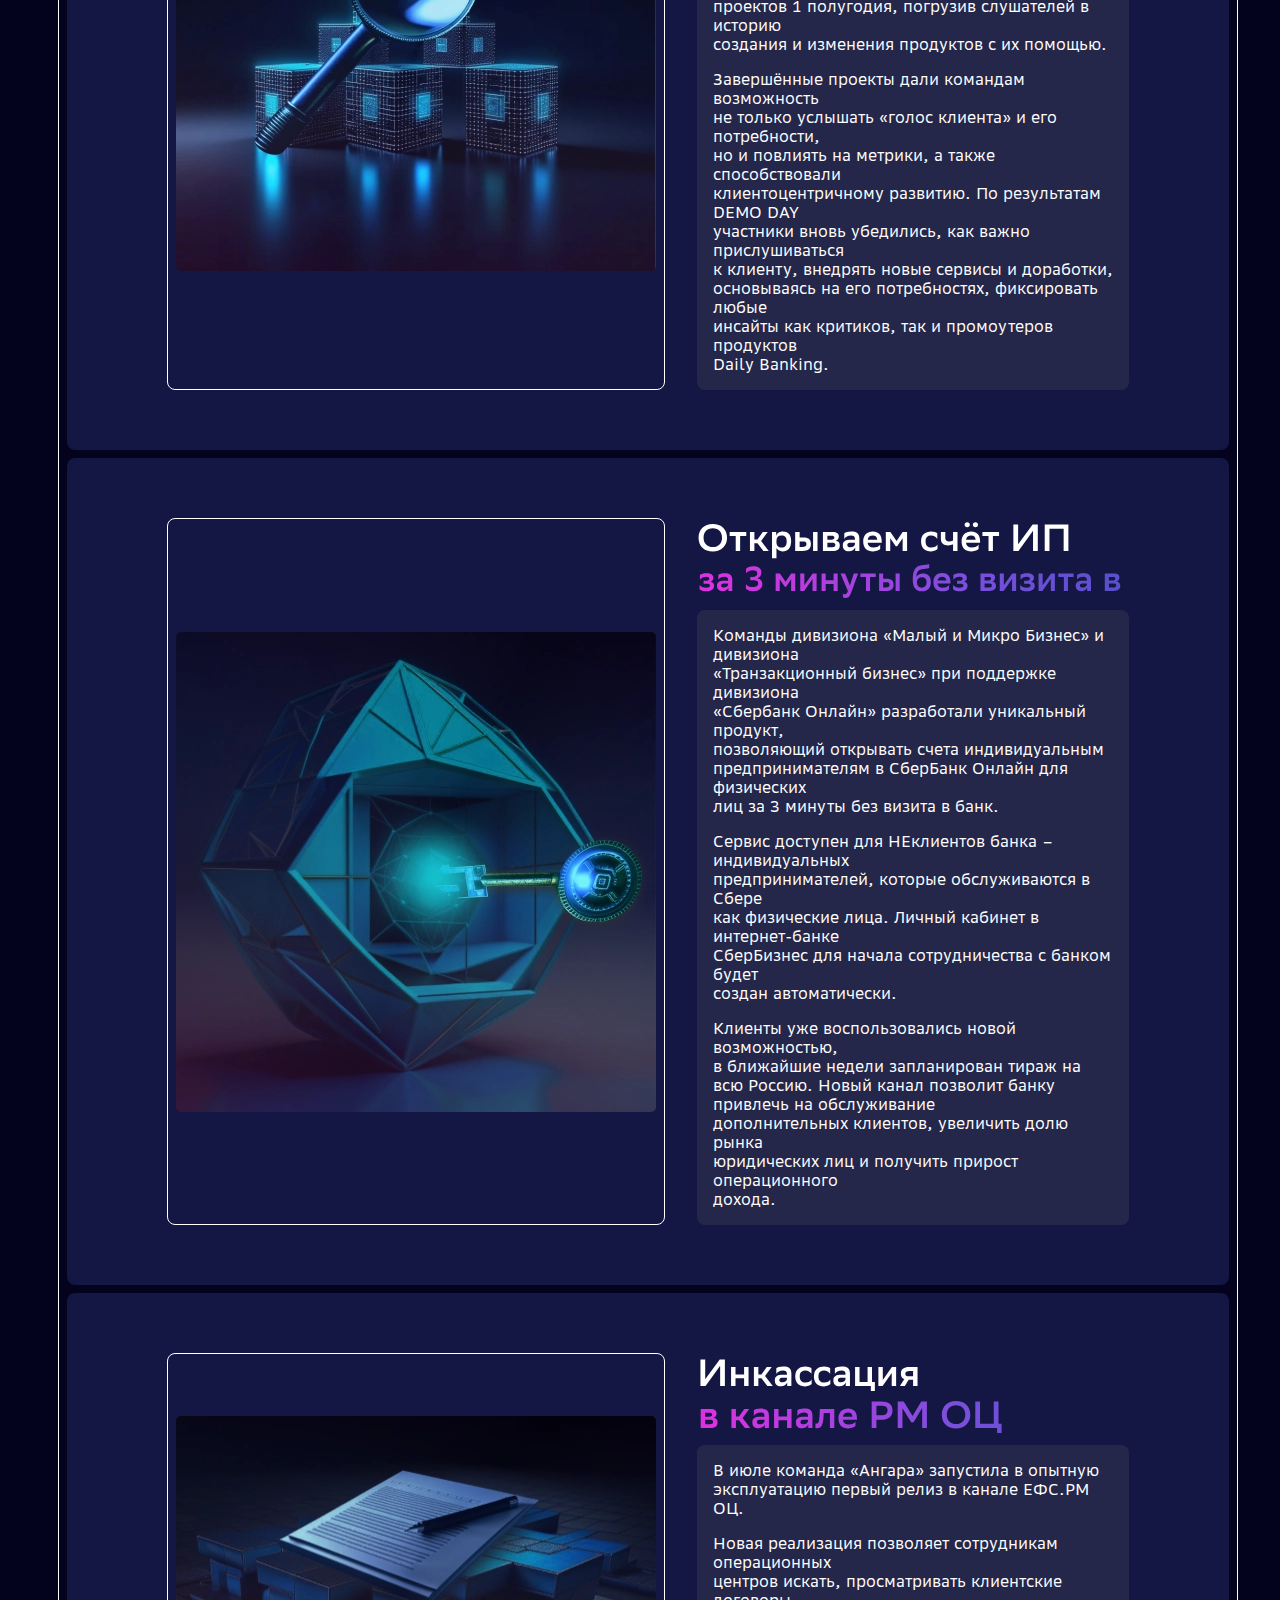
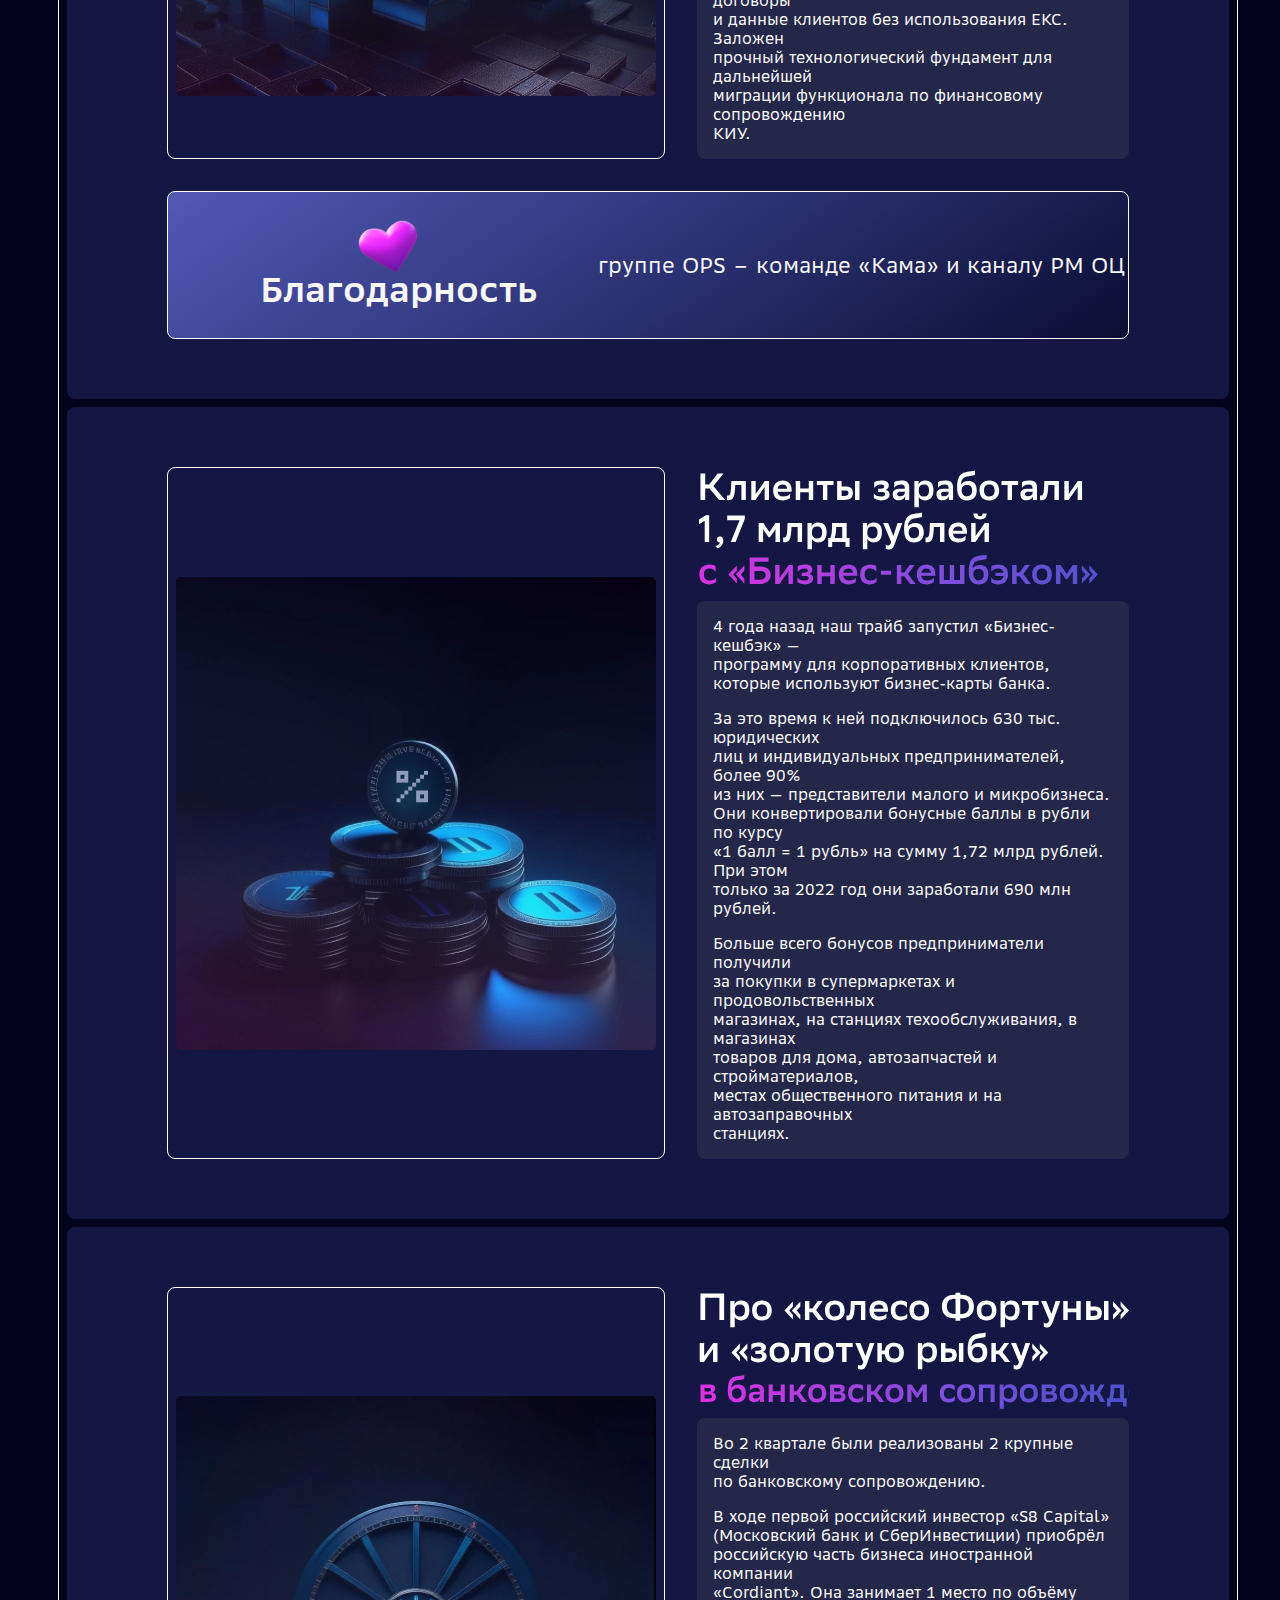
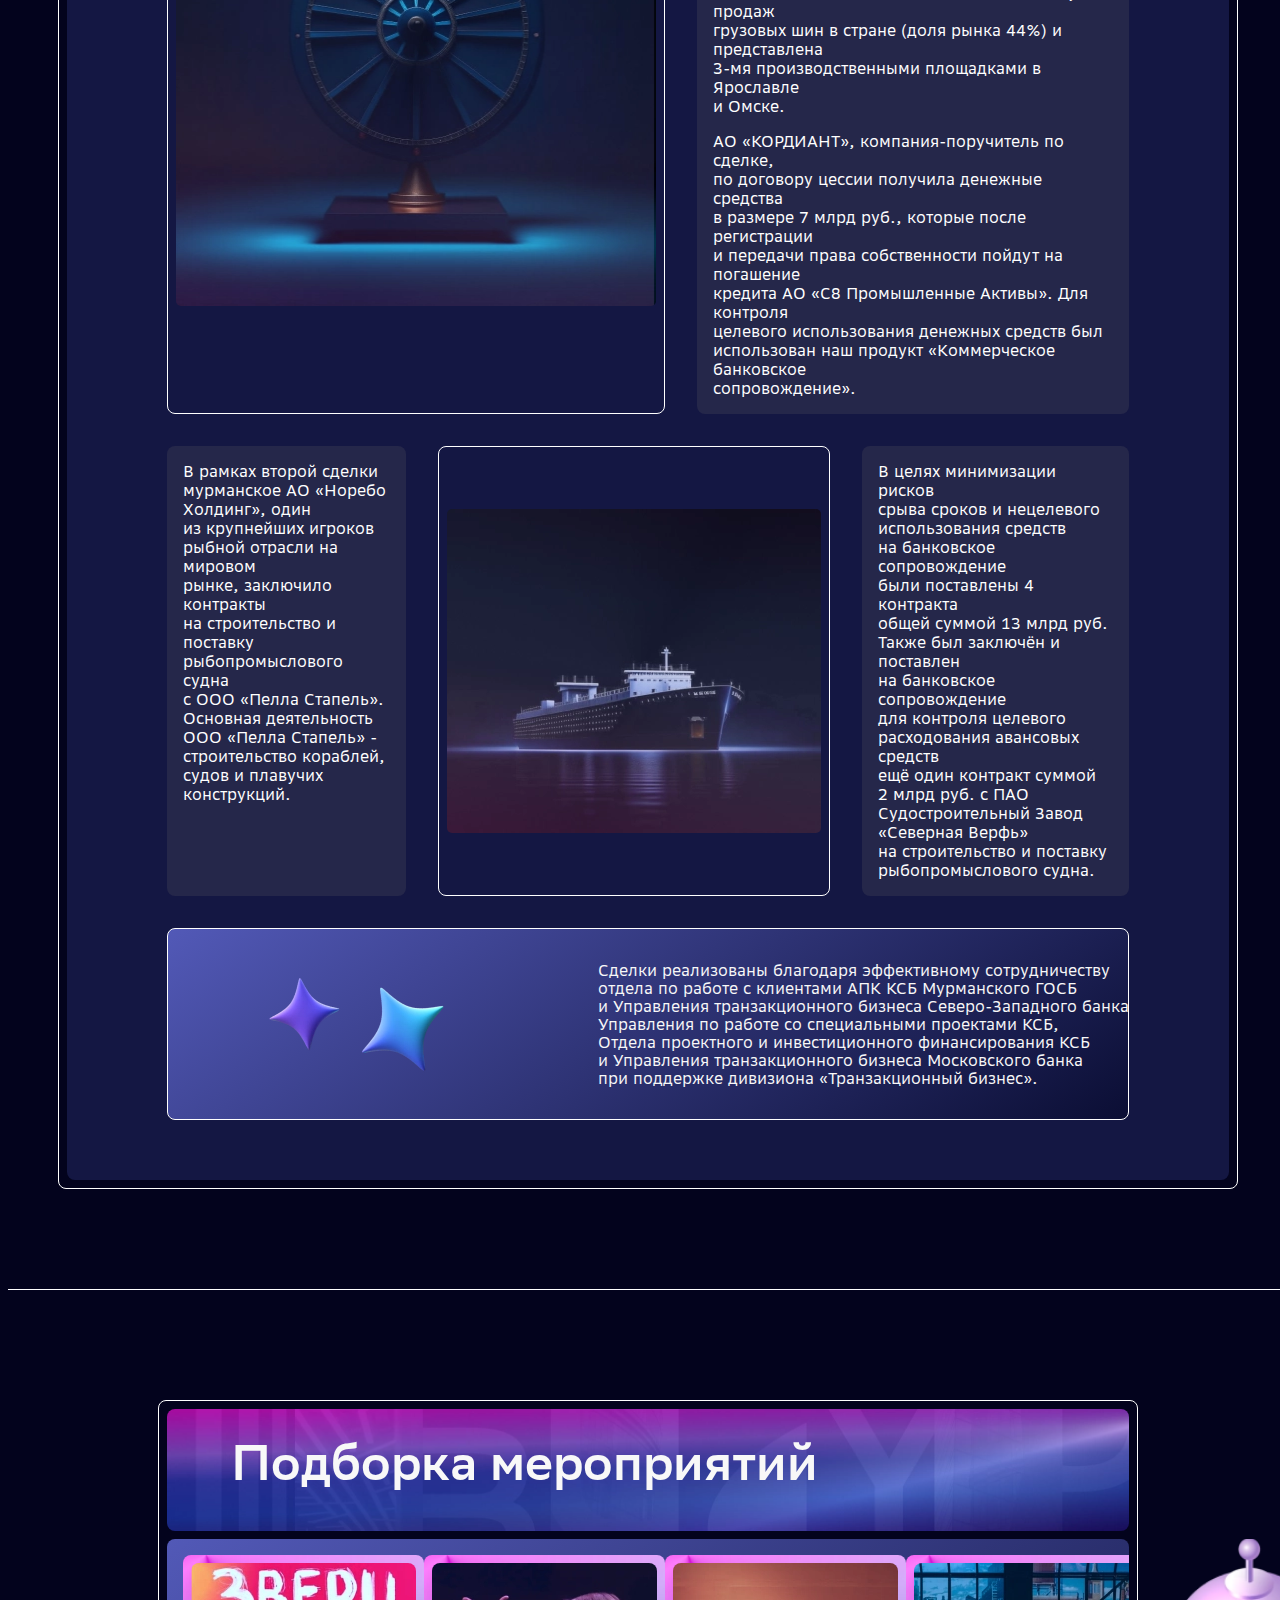
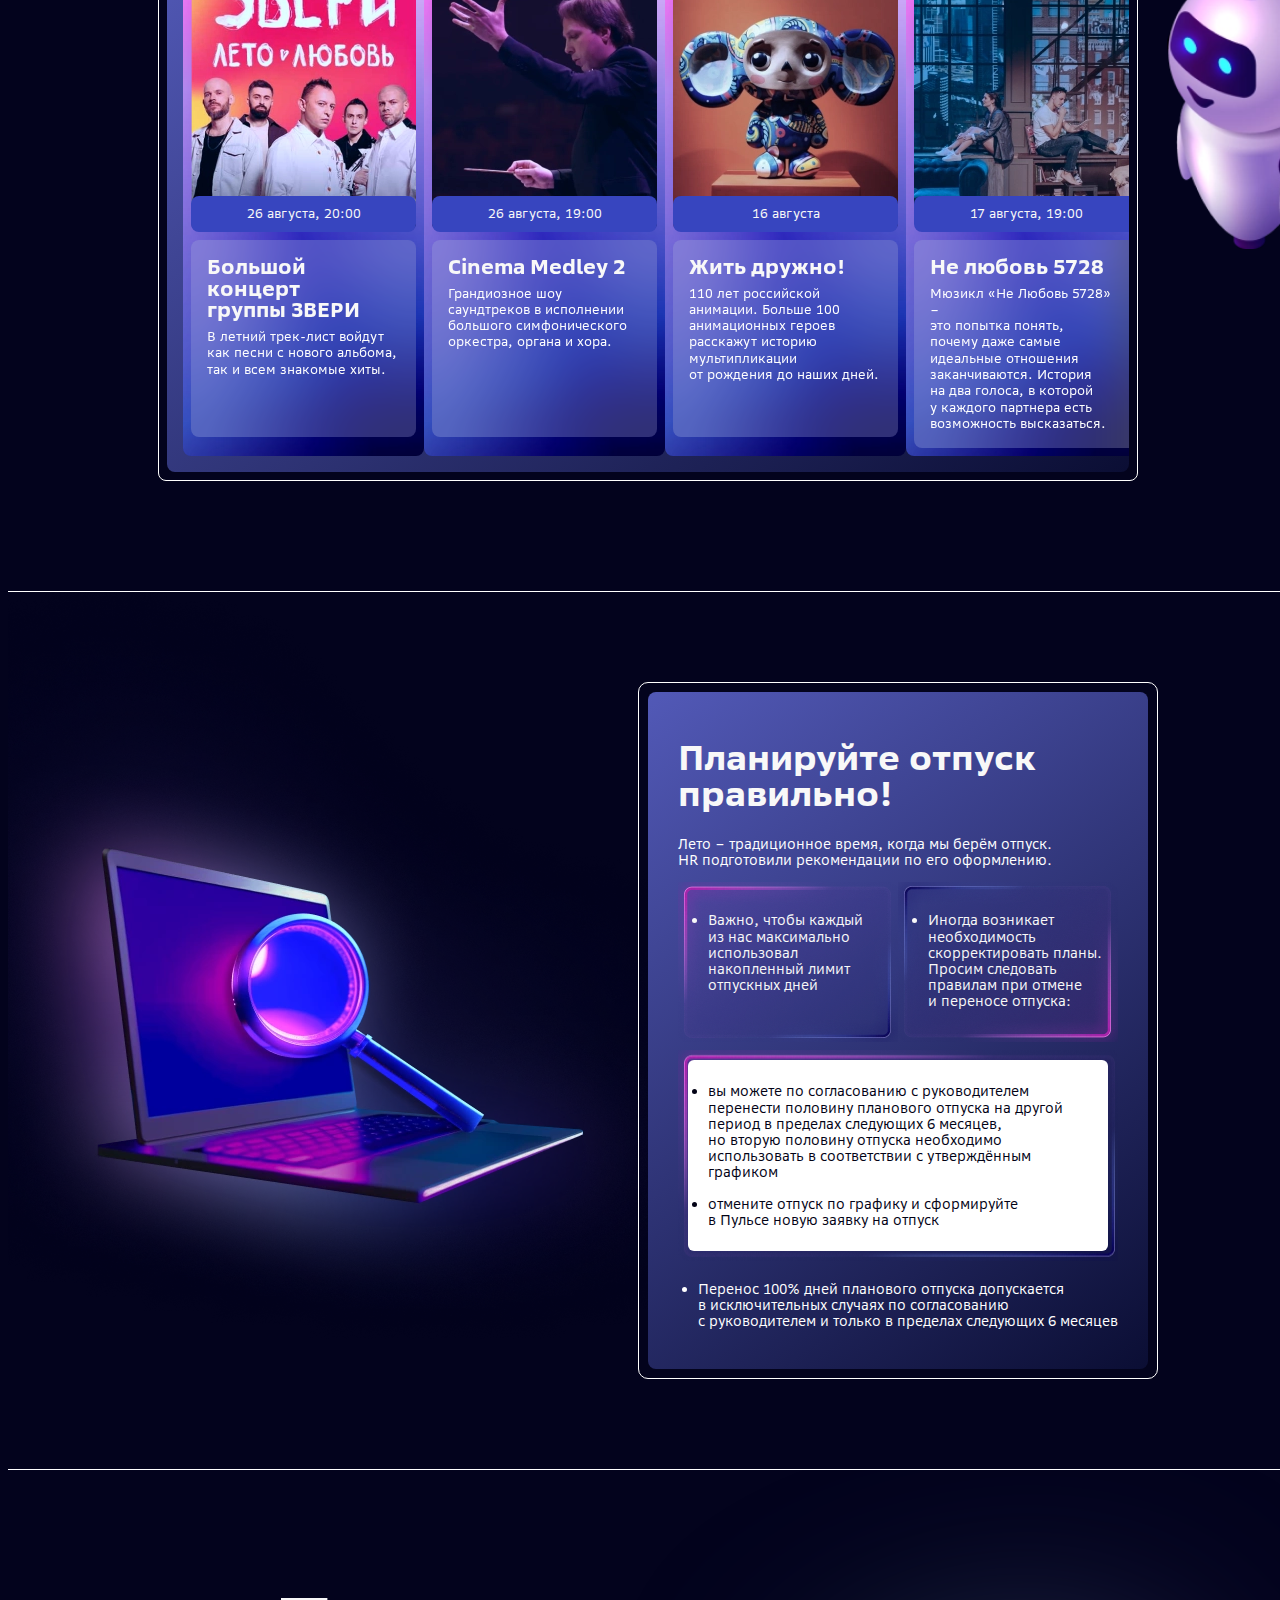
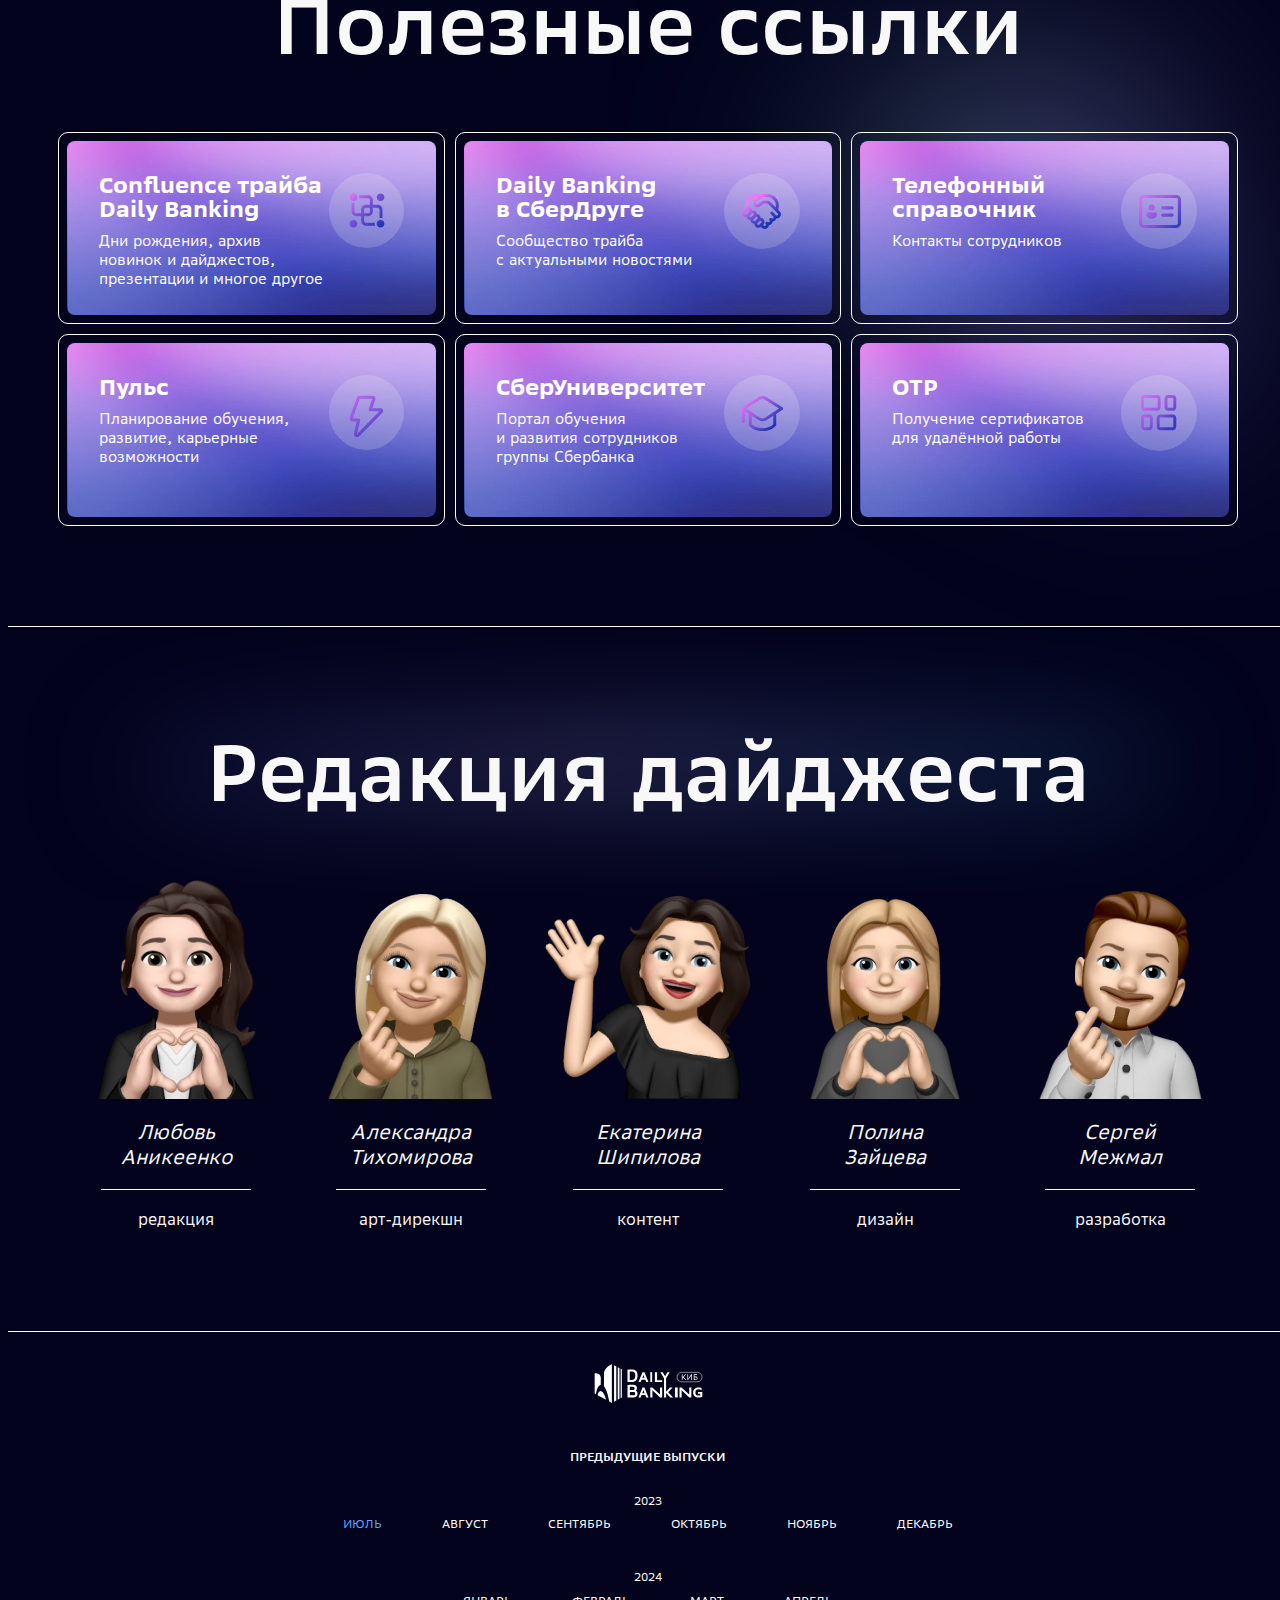
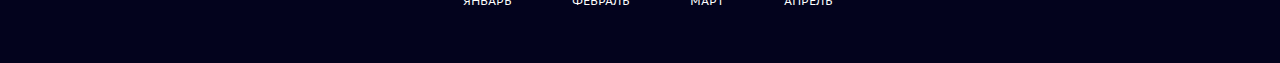
==== commit 90e4af1a: "release candidat 1" ====
--- a/2023-07.html
+++ b/2023-07.html
@@ -1,4 +1,4 @@
 <!DOCTYPE html><html><head><title>Daily Banking :: Дайджест
 июля
 2023</title><meta charset="utf-8"><meta name="viewport" content="width=device-width, initial-scale=1.0, user-scalable=no"><link rel="icon" href="favicon.ico"><link rel="icon" sizes="196x196" href="assets/img/196x196.22e7542e.png"><link rel="icon" sizes="192x192" href="assets/img/192x192.0b0f3bcd.png"><link rel="icon" sizes="96x96" href="assets/img/96x96.d7949d68.png"><link rel="icon" sizes="32x32" href="assets/img/32x32.8571c844.png"><link rel="apple-touch-icon-precomposed" sizes="180x180" href="assets/img/180x180.f4f1e489.png"><link rel="apple-touch-icon-precomposed" sizes="152x152" href="assets/img/152x152.50b55aed.png"><link rel="apple-touch-icon-precomposed" sizes="144x144" href="assets/img/144x144.84ea72eb.png"><link rel="apple-touch-icon-precomposed" sizes="120x120" href="assets/img/120x120.dd7b9a3a.png"><link rel="apple-touch-icon-precomposed" sizes="114x114" href="assets/img/114x114.1a9336be.png"><link rel="apple-touch-icon-precomposed" sizes="76x76" href="assets/img/76x76.2b980231.png"><link rel="apple-touch-icon-precomposed" sizes="72x72" href="assets/img/72x72.508f6a93.png"><link rel="apple-touch-icon-precomposed" sizes="57x57" href="assets/img/57x57.1fbd920b.png"><link rel="stylesheet" href="assets/css/index.1a8e3d37.css"><script defer="defer" src="assets/js/app.8.9c8f5f50.js"></script></head><body><main class="container"><header><a href="./index.html"><img class="logo" src="assets/img/logo.a025b941.svg" width="109px" height="40px" alt="logo"></a><nav><a class="nav-item px-1rem" href="#appeal">Обращение</a><a class="nav-item px-1rem" href="#events">События</a><a class="nav-item px-1rem" href="#news">Новости</a><a class="nav-item px-1rem" href="#activities">Рекомендации</a><a class="nav-item px-1rem" href="#links">Ссылки</a></nav></header><section class="title"><div class="caption-container"><div class="caption"></div></div><aside><div class="mobile"></div><div class="droid-with-mission"><div class="mission"></div><div class="droid"></div></div></aside></section><a id="appeal"></a><section class="appeal"><div class="appeal-container"><div class="sidebar"><div class="tribe-leader"></div></div><div class="frame"><div class="quotes"></div><h1>Друзья!</h1><div class="paragraph desktop">Традиционно лето – пора отпусков. Кто хорошо работает, тот хорошо отдыхает,<br>и наоборот.</div><div class="paragraph desktop">Самое время уехать на дачу, к морю или просто провести время с семьей<br>и близкими, зарядиться хорошим настроением и энергией для новых свершений.</div><div class="paragraph desktop">Как я уже говорил на PMP трайба, во втором полугодии вам точно понадобятся<br>свежие силы: мы должны завершить масштабную задачу по миграции<br>и полностью сосредоточиться на развитии наших продуктов и каналов.</div><div class="paragraph desktop">Поэтому я прошу вас спланировать отпуск, если вы еще этого не сделали.<br>В дайджесте вы найдете инструкцию от HR, как его правильно оформить.</div><div class="paragraph desktop">Ловите тёплые деньки и не забывайте делиться с нами яркими кадрами –<br>мы обязательно опубликуем в дайджесте ваши отпускные &laquo;приветы&raquo;!</div><div class="paragraph desktop blue">С уважением и верой в наш успех,<br>Сергей Попов, лидер трайба Daily Banking</div></div></div></section><a id="events"></a><section class="events"><div class="events-container desktop"><div class="card first left"><div class="bar"></div><div class="title">SberDesignDays<br>в Daily Banking</div><div class="picture"></div></div><div class="card second"><div class="bar"></div><div class="title">Гонка героев</div><div class="picture"></div></div><div class="card third right"><div class="bar"></div><div class="title">Выпускники<br>Сбер Мини-МБА</div><div class="picture"></div></div><div class="card fourth right"><div class="bar"></div><div class="title">Впервые на поле<br>и на трибунах</div><div class="picture"></div></div><div class="laptop-screen"><div class="message first opacity-0"><h1>SberDesignDays<br>в Daily Banking</h1><div class="paragraph">Дизайнеры трайба дружной компанией<br>отправились в СберУниверситет, чтобы<br>принять участие в SberDesignDays вместе<br>с 250+ коллегами из Сбера и экосистемы.</div><div class="paragraph">Ключевая тематика, пронизывающая оба<br>дня мероприятия, — эмоциональный дизайн.</div><div class="paragraph">Их ждали лекции и мастер-классы<br>с приглашёнными спикерами о том,<br>как прокачивать креативность и монтировать<br>цепляющий контент, управлять переговорами,<br>визуализировать сложные данные и создавать<br>дизайн-прототипы проектов.</div><div class="paragraph">Коллеги развивали хард и софт-скилы,<br>насмотренность, болтали у костра<br>и знакомились друг с другом. Теперь<br>они готовы с новыми силами и знаниями<br>создавать красоту для наших клиентов!</div></div><div class="message second"><h1>Гонка героев</h1><div class="paragraph">24 июня команда OPS Daily Banking<br>вместе с коллегами из РЦСОРБ, ДРКБ,<br>региональным директором блока Т и ещё<br>5 тысячами сотрудников приняла участие<br>в самарском этапе «Гонки героев».<div class="paragraph"></div>Благодаря слаженной командной работе<br>и воле к победе мы смогли успешно<br>преодолеть все препятствия.</div><div class="paragraph">Такие соревнования – это проверка<br>сплочённости и силы духа. Выиграть<br>гонку без поддержки товарищей<br>невозможно.</div><div class="paragraph">«Герой не тот, кто может всё, а тот,<br>кто приводит команду к финишу»!</div><div class="paragraph small">От трайба были:</div><div class="paragraph small">Тарасов Илья Александрович, Малкин Евгений Николаевич,<br>Дулидов Егор Алексеевич, Сергеев Юрий Александрович,<br>Дементьев Николай Олегович, Максимов Александр<br>Олегович, Дремин Сергей Вячеславович.</div></div><div class="message opacity-0 third"><h1>Выпускники Сбер<br>Мини-МБА</h1><div class="paragraph">Состоялась церемония выпуска<br>13 потока Сбер Мини-МБА. В нашем<br>трайбе успешно прошли обучение:<br>Евгения Лазарева, Тамара Ленжен,<br>Ольга Елхимова, Татьяна Антонова.</div><div class="paragraph">По традиции лучшим выпускникам,<br>набравшим больше всего балов<br>с учетом домашних работ и экзаменов,<br>а также проектным командам,<br>чьи решения были высоко оценены<br>аттестационной комиссией, дипломы<br>торжественно вручили руководители<br>Сбера и СберУниверситета.</div><div class="paragraph">В число отличников вошла Ольга<br>Елхимова (7 место из 30).</div><div class="paragraph">Поздравляем коллег!</div></div><div class="message opacity-0 fourth"><h1>Впервые на поле<br>и на трибунах</h1><div class="paragraph">С 10 по 14 июля в Казани прошло<br>масштабное и яркое событие –<br>Сбербанкиада. Разумеется, наш трайб<br>не остался в стороне. На соревнования<br>в составе команды болельщиков<br>отправились Александр Лайченко,<br>Мария Шубаева, Маргарита Львова<br>и Дмитрий Строков.</div><div class="paragraph">Уверены: в том числе, благодаря<br>из поддержке Центральный аппарат<br>увез домой больше всего наград.</div><div class="paragraph">Как это было? Рассказывают очевидцы!</div><a href="https://sberfriend.sbrf.ru/sberfriend/#/media/article/30291798">Перейти в ДРУГ</a></div></div><div class="laptop-screensaver"><h1>События</h1></div><div class="foreground"><div class="laptop-frame"></div><input id="slide-to-left" type="image" src="assets/img/slide-to-left.43b05817.svg"><input id="slide-to-right" type="image" src="assets/img/slide-to-right.bc9cac60.svg"></div></div></section><a id="news"></a><section class="news"><div class="news-layout desktop"><div class="title"><h1>Продуктовые новости</h1><img src="assets/img/rocket.978c4285.webp" width="413px" height="287px" alt="news"></div><div class="card"><div class="row"><div class="col picture"><img src="assets/img/news-picture.81d13cd7.webp" width="480px" height="468px" alt=""></div><div class="col group"><img src="assets/img/news-title.433a1412.svg" width="522px" height="84px" alt="DEMO DAY Клиентских исследований"><div class="col text"><div class="paragraph">3 июля прошёл DEMO DAY команды клиентских<br>исследований Daily Banking, в котором приняли участие<br>120 сотрудников нашего трайба, блока КИБ и экосистемы<br>Сбера.</div><div class="paragraph">Владельцы продуктов, команды и исследователи<br>поделились результатами самых ярких исследовательских<br>проектов 1 полугодия, погрузив слушателей в историю<br>создания и изменения продуктов с их помощью.</div><div class="paragraph">Завершённые проекты дали командам возможность<br>не только услышать «голос клиента» и его потребности,<br>но и повлиять на метрики, а также способствовали<br>клиентоцентричному развитию. По результатам DEMO DAY<br>участники вновь убедились, как важно прислушиваться<br>к клиенту, внедрять новые сервисы и доработки,<br>основываясь на его потребностях, фиксировать любые<br>инсайты как критиков, так и промоутеров продуктов<br>Daily Banking.</div></div></div></div></div><div class="card"><div class="row"><div class="col picture"><img src="assets/img/news-picture.8b387dc6.webp" width="480px" height="480px" alt=""></div><div class="col group"><img src="assets/img/news-title.29e21507.svg" width="567px" height="84px" alt="Открываем счет ИП за 3 минуты без визита в банк"><div class="col text"><div class="paragraph">Команды дивизиона «Малый и Микро Бизнес» и дивизиона<br>«Транзакционный бизнес» при поддержке дивизиона<br>«Сбербанк Онлайн» разработали уникальный продукт,<br>позволяющий открывать счета индивидуальным<br>предпринимателям в СберБанк Онлайн для физических<br>лиц за 3 минуты без визита в банк.</div><div class="paragraph">Сервис доступен для НЕклиентов банка – индивидуальных<br>предпринимателей, которые обслуживаются в Сбере<br>как физические лица. Личный кабинет в интернет-банке<br>СберБизнес для начала сотрудничества с банком будет<br>создан автоматически.</div><div class="paragraph">Клиенты уже воспользовались новой возможностью,<br>в ближайшие недели запланирован тираж на всю Россию.
-Новый канал позволит банку привлечь на обслуживание<br>дополнительных клиентов, увеличить долю рынка<br>юридических лиц и получить прирост операционного<br>дохода.</div></div></div></div></div><div class="card"><div class="row"><div class="col picture"><img src="assets/img/news-picture.11897cee.webp" width="480px" height="280px" alt=""></div><div class="col group"><img src="assets/img/news-title.9b896b29.svg" width="524px" height="84px" alt="Инкассация в канале РМ ОЦ"><div class="col text"><div class="paragraph">В июле команда «Ангара» запустила в опытную<br>эксплуатацию первый релиз в канале ЕФС.РМ ОЦ.</div><div class="paragraph">Новая реализация позволяет сотрудникам операционных<br>центров искать, просматривать клиентские договоры<br>и данные клиентов без использования ЕКС. Заложен<br>прочный технологический фундамент для дальнейшей<br>миграции функционала по финансовому сопровождению<br>КИУ.</div></div></div></div><div class="row-extra"><div class="col picture heart with-text"><span>Благодарность</span></div><div class="col text f-22">группе OPS – команде «Кама» и каналу РМ ОЦ</div></div></div><div class="card"><div class="row"><div class="col picture"><img src="assets/img/news-picture.396f5257.webp" width="480px" height="473px" alt=""></div><div class="col group"><img src="assets/img/news-title.95bf73d2.svg" width="522px" height="126px" alt="Клиенты заработали 1,7 млрд рублей с «Бизнес-кешбэком»"><div class="col text"><div class="paragraph">4 года назад наш трайб запустил «Бизнес-кешбэк» —<br>программу для корпоративных клиентов,<br>которые используют бизнес-карты банка.</div><div class="paragraph">За это время к ней подключилось 630 тыс. юридических<br>лиц и индивидуальных предпринимателей, более 90%<br>из них — представители малого и микробизнеса.<br>Они конвертировали бонусные баллы в рубли по курсу<br>«1 балл = 1 рубль» на сумму 1,72 млрд рублей. При этом<br>только за 2022 год они заработали 690 млн рублей.</div><div class="paragraph">Больше всего бонусов предприниматели получили<br>за покупки в супермаркетах и продовольственных<br>магазинах, на станциях техообслуживания, в магазинах<br>товаров для дома, автозапчастей и стройматериалов,<br>местах общественного питания и на автозаправочных<br>станциях.</div></div></div></div></div><div class="card"><div class="row"><div class="col picture"><img src="assets/img/news-picture-1.4a2f23ae.webp" width="480px" height="510px" alt=""></div><div class="col group"><img src="assets/img/news-title.f38df645.svg" width="522px" height="123px" alt="Про «колесо Фортуны» и «золотую рыбку» в банковском сопровождении"><div class="col text"><div class="paragraph">Во 2 квартале были реализованы 2 крупные сделки<br>по банковскому сопровождению.</div><div class="paragraph">В ходе первой российский инвестор «S8 Capital»<br>(Московский банк и СберИнвестиции) приобрёл<br>российскую часть бизнеса иностранной компании<br>«Cordiant». Она занимает 1 место по объёму продаж<br>грузовых шин в стране (доля рынка 44%) и представлена<br>3-мя производственными площадками в Ярославле<br>и Омске.</div><div class="paragraph">АО «КОРДИАНТ», компания-поручитель по сделке,<br>по договору цессии получила денежные средства<br>в размере 7 млрд руб., которые после регистрации<br>и передачи права собственности пойдут на погашение<br>кредита АО «С8 Промышленные Активы». Для контроля<br>целевого использования денежных средств был<br>использован наш продукт «Коммерческое банковское<br>сопровождение».</div></div></div></div><div class="row"><div class="col text"><div class="paragraph">В рамках второй сделки<br>мурманское АО «Норебо<br>Холдинг», один<br>из крупнейших игроков<br>рыбной отрасли на мировом<br>рынке, заключило контракты<br>на строительство и поставку<br>рыбопромыслового судна<br>с ООО «Пелла Стапель».<br>Основная деятельность<br>ООО «Пелла Стапель» -<br>строительство кораблей,<br>судов и плавучих<br>конструкций.</div></div><div class="col picture"><img src="assets/img/news-picture-2.47119ddc.webp" width="374px" height="324px" alt=""></div><div class="col text"><div class="paragraph">В целях минимизации рисков<br>срыва сроков и нецелевого<br>использования средств<br>на банковское сопровождение<br>были поставлены 4 контракта<br>общей суммой 13 млрд руб.<br>Также был заключён и поставлен<br>на банковское сопровождение<br>для контроля целевого<br>расходования авансовых средств<br>ещё один контракт суммой<br>2 млрд руб. с ПАО<br>Судостроительный Завод<br>«Северная Верфь»<br>на строительство и поставку<br>рыбопромыслового судна.</div></div></div><div class="row-extra"><div class="col picture stars"></div><div class="col text">Сделки реализованы благодаря эффективному сотрудничеству<br>отдела по работе с клиентами АПК КСБ Мурманского ГОСБ<br>и Управления транзакционного бизнеса Северо-Западного банка,<br>Управления по работе со специальными проектами КСБ,<br>Отдела проектного и инвестиционного финансирования КСБ<br>и Управления транзакционного бизнеса Московского банка<br>при поддержке дивизиона «Транзакционный бизнес».</div></div></div></div></section><a id="activities"></a><section class="activities"><div class="activities-container desktop"><h1>Подборка мероприятий</h1><div class="droid"></div><div class="activities-list"><div class="card first"><div class="picture"></div><div class="date">26 августа, 20:00</div><div class="text"><h1>Большой концерт<br>группы ЗВЕРИ</h1><div class="paragraph">В летний трек-лист войдут<br>как песни с нового альбома,<br>так и всем знакомые хиты.</div></div></div><div class="card second"><div class="picture"></div><div class="date">26 августа, 19:00</div><div class="text"><h1>Cinema Medley 2</h1><div class="paragraph">Грандиозное шоу<br>саундтреков в исполнении<br>большого симфонического<br>оркестра, органа и хора.</div></div></div><div class="card third"><div class="picture"></div><div class="date">16 августа</div><div class="text"><h1>Жить дружно!</h1><div class="paragraph">110 лет российской<br>анимации. Больше 100<br>анимационных героев<br>расскажут историю<br>мультипликации<br>от рождения до наших дней.</div></div></div><div class="card fourth"><div class="picture"></div><div class="date">17 августа, 19:00</div><div class="text"><h1>Не любовь 5728</h1><div class="paragraph">Мюзикл «Не Любовь 5728» –<br>это попытка понять,<br>почему даже самые<br>идеальные отношения<br>заканчиваются. История<br>на два голоса, в которой<br>у каждого партнера есть<br>возможность высказаться.</div></div></div></div></div></section><section class="advice"><div class="picture"></div><div class="content"><h1>Планируйте отпуск<br>правильно!</h1><div class="paragraph">Лето – традиционное время, когда мы берём отпуск.<br>HR подготовили рекомендации по его оформлению.</div><div class="row first"><div class="col left"><ul><li>Важно, чтобы каждый<br>из нас максимально<br>использовал<br>накопленный лимит<br>отпускных дней</li></ul></div><div class="col right"><ul><li>Иногда возникает<br>необходимость<br>скорректировать планы.<br>Просим следовать<br>правилам при отмене<br>и переносе отпуска:</li></ul></div></div><div class="row second"><div class="col"><ul><li>вы можете по согласованию с руководителем<br>перенести половину планового отпуска на другой<br>период в пределах следующих 6 месяцев,<br>но вторую половину отпуска необходимо<br>использовать в соответствии с утверждённым<br>графиком</li><li>отмените отпуск по графику и сформируйте<br>в Пульсе новую заявку на отпуск</li></ul></div></div><div class="paragraph"><ul><li>Перенос 100% дней планового отпуска допускается<br>в исключительных случаях по согласованию<br>с руководителем и только в пределах следующих 6 месяцев</li></ul></div></div></section><a id="links"></a><section class="links"><h1>Полезные ссылки</h1><div class="links-container"><a href="https://confluence.sberbank.ru/display/DailyB"><div class="inner"><div class="text"><h1>Confluence трайба Daily Banking</h1><div class="paragraph">Дни рождения, архив<br>новинок и дайджестов,<br>презентации и многое другое</div></div><div class="icon confluence"></div></div></a><a href="https://sberfriend.sbrf.ru/sberfriend/#/media/community/13974854"><div class="inner"><div class="text"><h1>Daily Banking<br>в СберДруге</h1><div class="paragraph">Сообщество трайба<br>с актуальными новостями</div></div><div class="icon friend"></div></div></a><a href="https://addressbook.sigma.sbrf.ru"><div class="inner"><div class="text"><h1>Телефонный справочник</h1><div class="paragraph">Контакты сотрудников</div></div><div class="icon addressbook"></div></div></a><a href="https://hr.sberbank.ru/"><div class="inner"><div class="text"><h1>Пульс</h1><div class="paragraph">Планирование обучения, развитие, карьерные возможности</div></div><div class="icon pulse"></div></div></a><a href="https://sberuniversity.online"><div class="inner"><div class="text"><h1>СберУниверситет</h1><div class="paragraph">Портал обучения<br>и развития сотрудников<br>группы Сбербанка</div></div><div class="icon university"></div></div></a><a href="https://otp.sberbank.ru"><div class="inner"><div class="text"><h1>OTP</h1><div class="paragraph">Получение сертификатов<br>для удалённой работы</div></div><div class="icon otp"></div></div></a></div></section><section class="staff"><h1>Редакция дайджеста</h1><div class="staff"><div class="card"><div class="picture lubov"></div><div class="name">Любовь<br>Аникеенко</div><div>редакция</div></div><div class="card"><div class="picture aleksandra"></div><div class="name">Александра<br>Тихомирова</div><div>арт-дирекшн</div></div><div class="card"><div class="picture ekaterina"></div><div class="name">Екатерина<br>Шипилова</div><div>контент</div></div><div class="card"><div class="picture polina"></div><div class="name">Полина<br>Зайцева</div><div>дизайн</div></div><div class="card"><div class="picture sergey"></div><div class="name">Сергей<br>Межмал</div><div>разработка</div></div></div></section><a id="footer"></a><footer><a href="./index.html"><div class="logo"></div></a><div class="digests"><div class="title">Предыдущие выпуски</div><div class="row"><div class="year-placeholder"><div class="year">2023</div></div><ul><li>июль</li><li><a href="./2023-08.html">август</a></li><li><a href="./2023-09.html">сентябрь</a></li><li><a href="./2023-10.html">октябрь</a></li><li><a href="./2023-11.html">ноябрь</a></li><li><a href="./2023-12.html">декабрь</a></li></ul></div><div class="row"><div class="year-placeholder"><div class="year">2024</div></div><ul><li><a href="./2024-01.html">январь</a></li><li><a href="./2024-02.html">февраль</a></li><li><a href="./2024-03.html">март</a></li></ul></div></div></footer></main></body></html>+Новый канал позволит банку привлечь на обслуживание<br>дополнительных клиентов, увеличить долю рынка<br>юридических лиц и получить прирост операционного<br>дохода.</div></div></div></div></div><div class="card"><div class="row"><div class="col picture"><img src="assets/img/news-picture.11897cee.webp" width="480px" height="280px" alt=""></div><div class="col group"><img src="assets/img/news-title.9b896b29.svg" width="524px" height="84px" alt="Инкассация в канале РМ ОЦ"><div class="col text"><div class="paragraph">В июле команда «Ангара» запустила в опытную<br>эксплуатацию первый релиз в канале ЕФС.РМ ОЦ.</div><div class="paragraph">Новая реализация позволяет сотрудникам операционных<br>центров искать, просматривать клиентские договоры<br>и данные клиентов без использования ЕКС. Заложен<br>прочный технологический фундамент для дальнейшей<br>миграции функционала по финансовому сопровождению<br>КИУ.</div></div></div></div><div class="row-extra"><div class="col picture heart with-text"><span>Благодарность</span></div><div class="col text f-22">группе OPS – команде «Кама» и каналу РМ ОЦ</div></div></div><div class="card"><div class="row"><div class="col picture"><img src="assets/img/news-picture.396f5257.webp" width="480px" height="473px" alt=""></div><div class="col group"><img src="assets/img/news-title.95bf73d2.svg" width="522px" height="126px" alt="Клиенты заработали 1,7 млрд рублей с «Бизнес-кешбэком»"><div class="col text"><div class="paragraph">4 года назад наш трайб запустил «Бизнес-кешбэк» —<br>программу для корпоративных клиентов,<br>которые используют бизнес-карты банка.</div><div class="paragraph">За это время к ней подключилось 630 тыс. юридических<br>лиц и индивидуальных предпринимателей, более 90%<br>из них — представители малого и микробизнеса.<br>Они конвертировали бонусные баллы в рубли по курсу<br>«1 балл = 1 рубль» на сумму 1,72 млрд рублей. При этом<br>только за 2022 год они заработали 690 млн рублей.</div><div class="paragraph">Больше всего бонусов предприниматели получили<br>за покупки в супермаркетах и продовольственных<br>магазинах, на станциях техообслуживания, в магазинах<br>товаров для дома, автозапчастей и стройматериалов,<br>местах общественного питания и на автозаправочных<br>станциях.</div></div></div></div></div><div class="card"><div class="row"><div class="col picture"><img src="assets/img/news-picture-1.4a2f23ae.webp" width="480px" height="510px" alt=""></div><div class="col group"><img src="assets/img/news-title.f38df645.svg" width="522px" height="123px" alt="Про «колесо Фортуны» и «золотую рыбку» в банковском сопровождении"><div class="col text"><div class="paragraph">Во 2 квартале были реализованы 2 крупные сделки<br>по банковскому сопровождению.</div><div class="paragraph">В ходе первой российский инвестор «S8 Capital»<br>(Московский банк и СберИнвестиции) приобрёл<br>российскую часть бизнеса иностранной компании<br>«Cordiant». Она занимает 1 место по объёму продаж<br>грузовых шин в стране (доля рынка 44%) и представлена<br>3-мя производственными площадками в Ярославле<br>и Омске.</div><div class="paragraph">АО «КОРДИАНТ», компания-поручитель по сделке,<br>по договору цессии получила денежные средства<br>в размере 7 млрд руб., которые после регистрации<br>и передачи права собственности пойдут на погашение<br>кредита АО «С8 Промышленные Активы». Для контроля<br>целевого использования денежных средств был<br>использован наш продукт «Коммерческое банковское<br>сопровождение».</div></div></div></div><div class="row"><div class="col text"><div class="paragraph">В рамках второй сделки<br>мурманское АО «Норебо<br>Холдинг», один<br>из крупнейших игроков<br>рыбной отрасли на мировом<br>рынке, заключило контракты<br>на строительство и поставку<br>рыбопромыслового судна<br>с ООО «Пелла Стапель».<br>Основная деятельность<br>ООО «Пелла Стапель» -<br>строительство кораблей,<br>судов и плавучих<br>конструкций.</div></div><div class="col picture"><img src="assets/img/news-picture-2.47119ddc.webp" width="374px" height="324px" alt=""></div><div class="col text"><div class="paragraph">В целях минимизации рисков<br>срыва сроков и нецелевого<br>использования средств<br>на банковское сопровождение<br>были поставлены 4 контракта<br>общей суммой 13 млрд руб.<br>Также был заключён и поставлен<br>на банковское сопровождение<br>для контроля целевого<br>расходования авансовых средств<br>ещё один контракт суммой<br>2 млрд руб. с ПАО<br>Судостроительный Завод<br>«Северная Верфь»<br>на строительство и поставку<br>рыбопромыслового судна.</div></div></div><div class="row-extra"><div class="col picture stars"></div><div class="col text">Сделки реализованы благодаря эффективному сотрудничеству<br>отдела по работе с клиентами АПК КСБ Мурманского ГОСБ<br>и Управления транзакционного бизнеса Северо-Западного банка,<br>Управления по работе со специальными проектами КСБ,<br>Отдела проектного и инвестиционного финансирования КСБ<br>и Управления транзакционного бизнеса Московского банка<br>при поддержке дивизиона «Транзакционный бизнес».</div></div></div></div></section><a id="activities"></a><section class="activities"><div class="activities-container desktop"><h1>Подборка мероприятий</h1><div class="droid"></div><div class="activities-list"><div class="card first"><div class="picture"></div><div class="date">26 августа, 20:00</div><div class="text"><h1>Большой концерт<br>группы ЗВЕРИ</h1><div class="paragraph">В летний трек-лист войдут<br>как песни с нового альбома,<br>так и всем знакомые хиты.</div></div></div><div class="card second"><div class="picture"></div><div class="date">26 августа, 19:00</div><div class="text"><h1>Cinema Medley 2</h1><div class="paragraph">Грандиозное шоу<br>саундтреков в исполнении<br>большого симфонического<br>оркестра, органа и хора.</div></div></div><div class="card third"><div class="picture"></div><div class="date">16 августа</div><div class="text"><h1>Жить дружно!</h1><div class="paragraph">110 лет российской<br>анимации. Больше 100<br>анимационных героев<br>расскажут историю<br>мультипликации<br>от рождения до наших дней.</div></div></div><div class="card fourth"><div class="picture"></div><div class="date">17 августа, 19:00</div><div class="text"><h1>Не любовь 5728</h1><div class="paragraph">Мюзикл «Не Любовь 5728» –<br>это попытка понять,<br>почему даже самые<br>идеальные отношения<br>заканчиваются. История<br>на два голоса, в которой<br>у каждого партнера есть<br>возможность высказаться.</div></div></div></div></div></section><section class="advice"><div class="picture"></div><div class="content"><h1>Планируйте отпуск<br>правильно!</h1><div class="paragraph">Лето – традиционное время, когда мы берём отпуск.<br>HR подготовили рекомендации по его оформлению.</div><div class="row first"><div class="col left"><ul><li>Важно, чтобы каждый<br>из нас максимально<br>использовал<br>накопленный лимит<br>отпускных дней</li></ul></div><div class="col right"><ul><li>Иногда возникает<br>необходимость<br>скорректировать планы.<br>Просим следовать<br>правилам при отмене<br>и переносе отпуска:</li></ul></div></div><div class="row second"><div class="col"><ul><li>вы можете по согласованию с руководителем<br>перенести половину планового отпуска на другой<br>период в пределах следующих 6 месяцев,<br>но вторую половину отпуска необходимо<br>использовать в соответствии с утверждённым<br>графиком</li><li>отмените отпуск по графику и сформируйте<br>в Пульсе новую заявку на отпуск</li></ul></div></div><div class="paragraph"><ul><li>Перенос 100% дней планового отпуска допускается<br>в исключительных случаях по согласованию<br>с руководителем и только в пределах следующих 6 месяцев</li></ul></div></div></section><a id="links"></a><section class="links"><h1>Полезные ссылки</h1><div class="links-container"><a href="https://confluence.sberbank.ru/display/DailyB"><div class="inner"><div class="text"><h1>Confluence трайба Daily Banking</h1><div class="paragraph">Дни рождения, архив<br>новинок и дайджестов,<br>презентации и многое другое</div></div><div class="icon confluence"></div></div></a><a href="https://sberfriend.sbrf.ru/sberfriend/#/media/community/13974854"><div class="inner"><div class="text"><h1>Daily Banking<br>в СберДруге</h1><div class="paragraph">Сообщество трайба<br>с актуальными новостями</div></div><div class="icon friend"></div></div></a><a href="https://addressbook.sigma.sbrf.ru"><div class="inner"><div class="text"><h1>Телефонный справочник</h1><div class="paragraph">Контакты сотрудников</div></div><div class="icon addressbook"></div></div></a><a href="https://hr.sberbank.ru/"><div class="inner"><div class="text"><h1>Пульс</h1><div class="paragraph">Планирование обучения, развитие, карьерные возможности</div></div><div class="icon pulse"></div></div></a><a href="https://sberuniversity.online"><div class="inner"><div class="text"><h1>СберУниверситет</h1><div class="paragraph">Портал обучения<br>и развития сотрудников<br>группы Сбербанка</div></div><div class="icon university"></div></div></a><a href="https://otp.sberbank.ru"><div class="inner"><div class="text"><h1>OTP</h1><div class="paragraph">Получение сертификатов<br>для удалённой работы</div></div><div class="icon otp"></div></div></a></div></section><section class="staff"><h1>Редакция дайджеста</h1><div class="staff"><div class="card"><div class="picture lubov"></div><div class="name">Любовь<br>Аникеенко</div><div>редакция</div></div><div class="card"><div class="picture aleksandra"></div><div class="name">Александра<br>Тихомирова</div><div>арт-дирекшн</div></div><div class="card"><div class="picture ekaterina"></div><div class="name">Екатерина<br>Шипилова</div><div>контент</div></div><div class="card"><div class="picture polina"></div><div class="name">Полина<br>Зайцева</div><div>дизайн</div></div><div class="card"><div class="picture sergey"></div><div class="name">Сергей<br>Межмал</div><div>разработка</div></div></div></section><a id="footer"></a><footer><a href="./index.html"><div class="logo"></div></a><div class="digests"><div class="title">Предыдущие выпуски</div><div class="row"><div class="year-placeholder"><div class="year">2023</div></div><ul><li>июль</li><li><a href="./2023-08.html">август</a></li><li><a href="./2023-09.html">сентябрь</a></li><li><a href="./2023-10.html">октябрь</a></li><li><a href="./2023-11.html">ноябрь</a></li><li><a href="./2023-12.html">декабрь</a></li></ul></div><div class="row"><div class="year-placeholder"><div class="year">2024</div></div><ul><li><a href="./2024-01.html">январь</a></li><li><a href="./2024-02.html">февраль</a></li><li><a href="./2024-03.html">март</a></li><li><a href="./2024-04.html">апрель</a></li></ul></div></div></footer></main></body></html>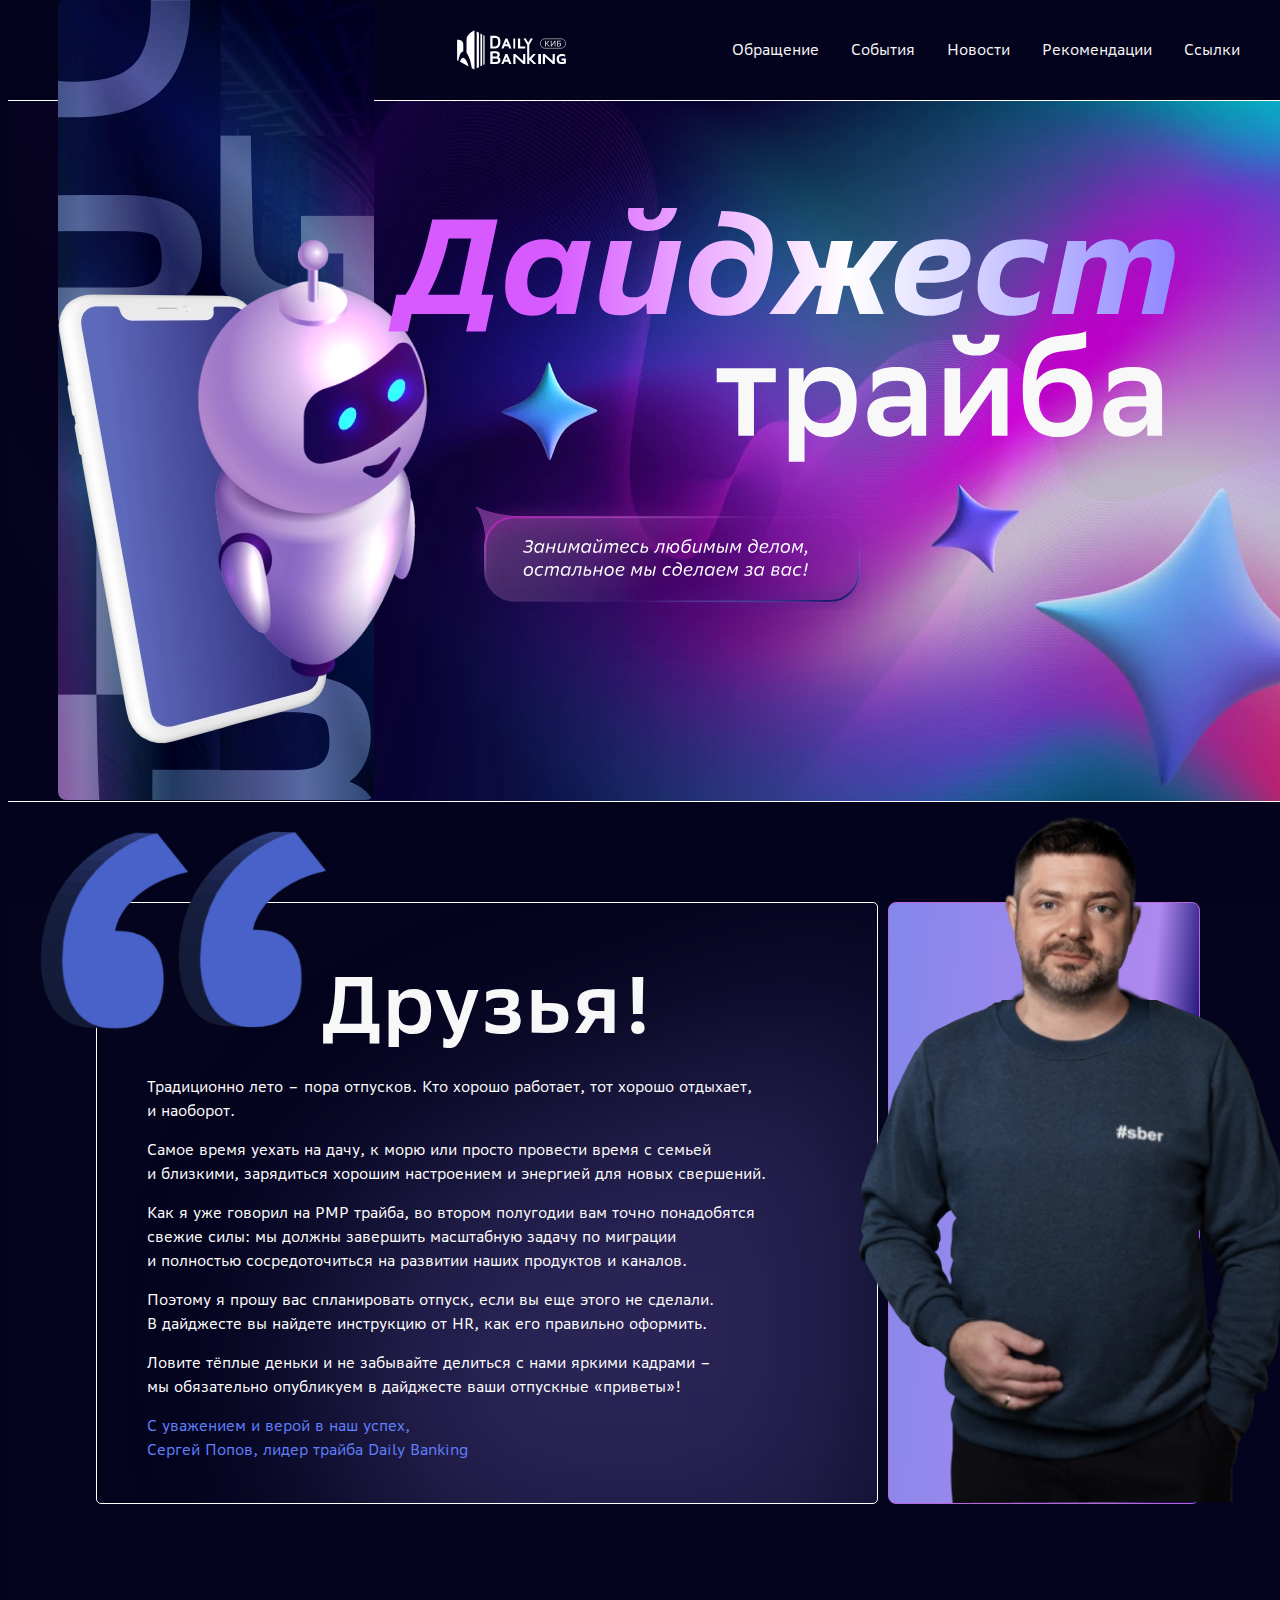
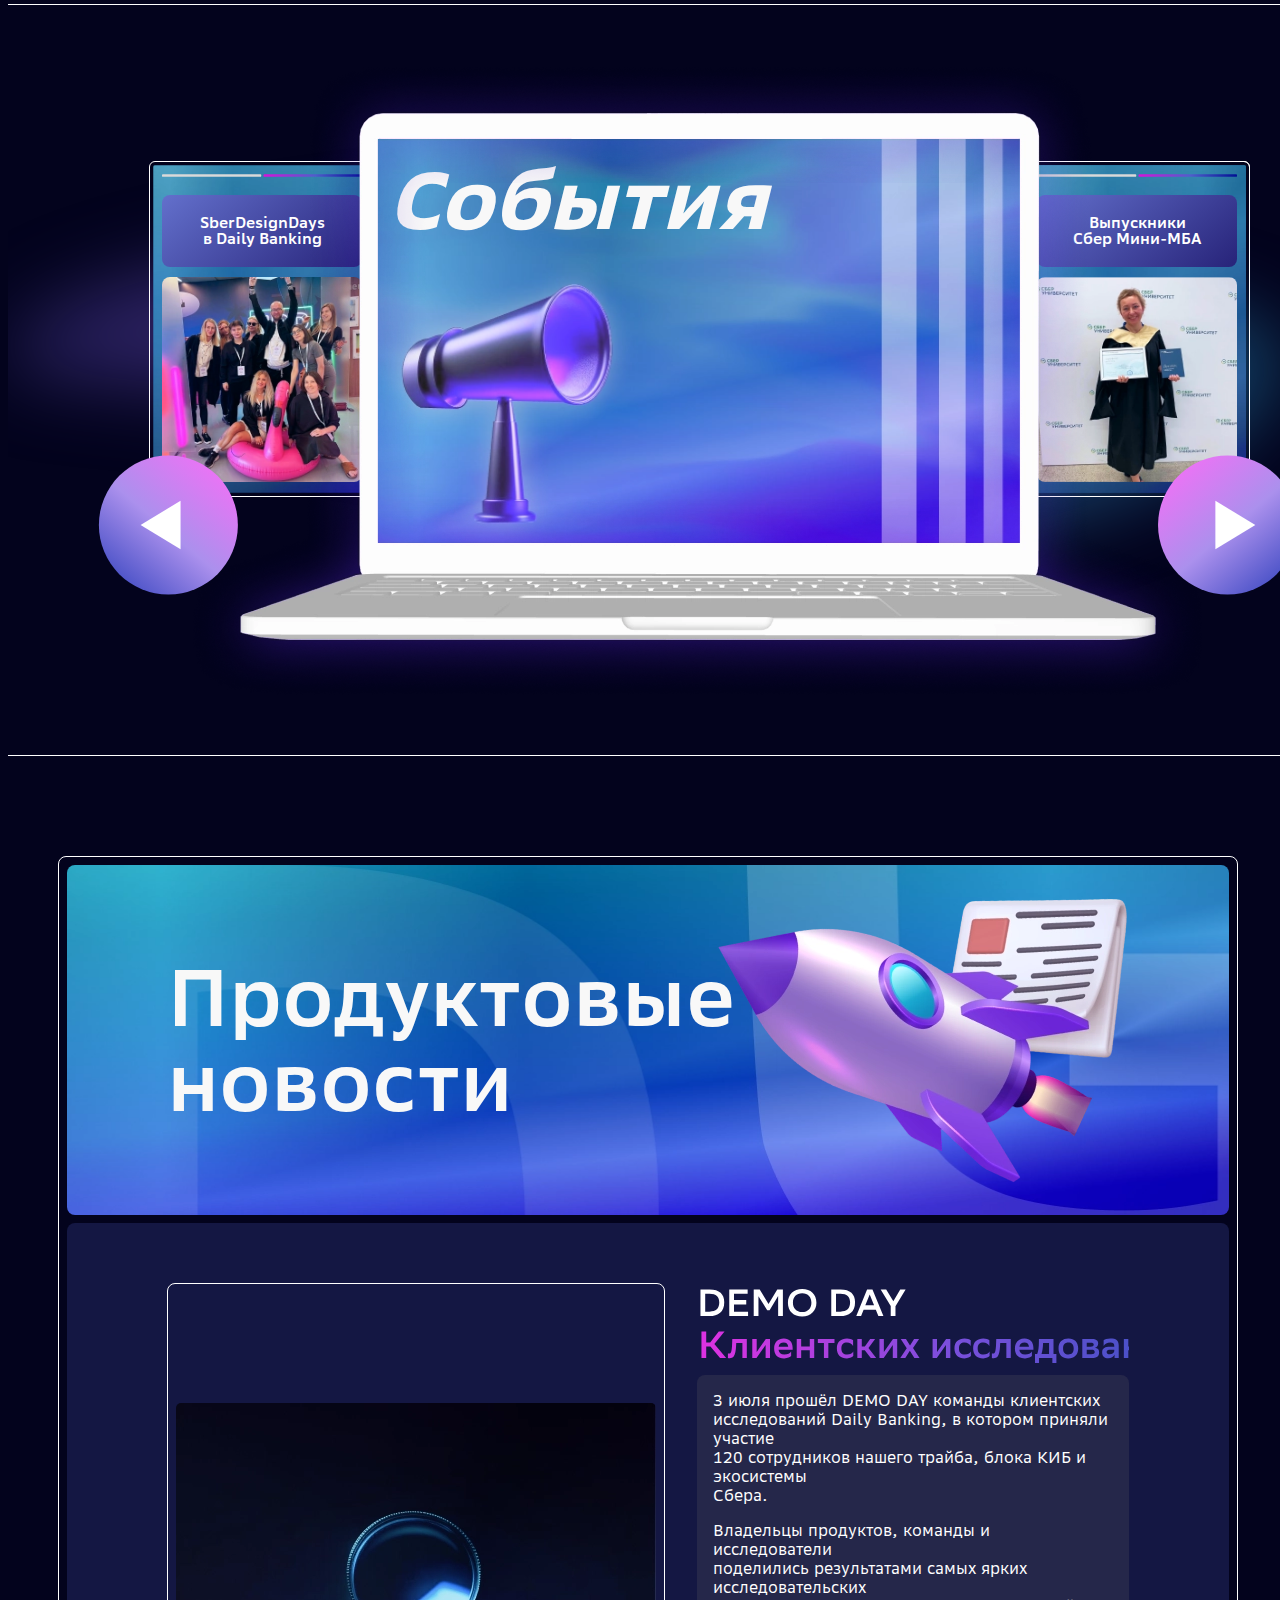
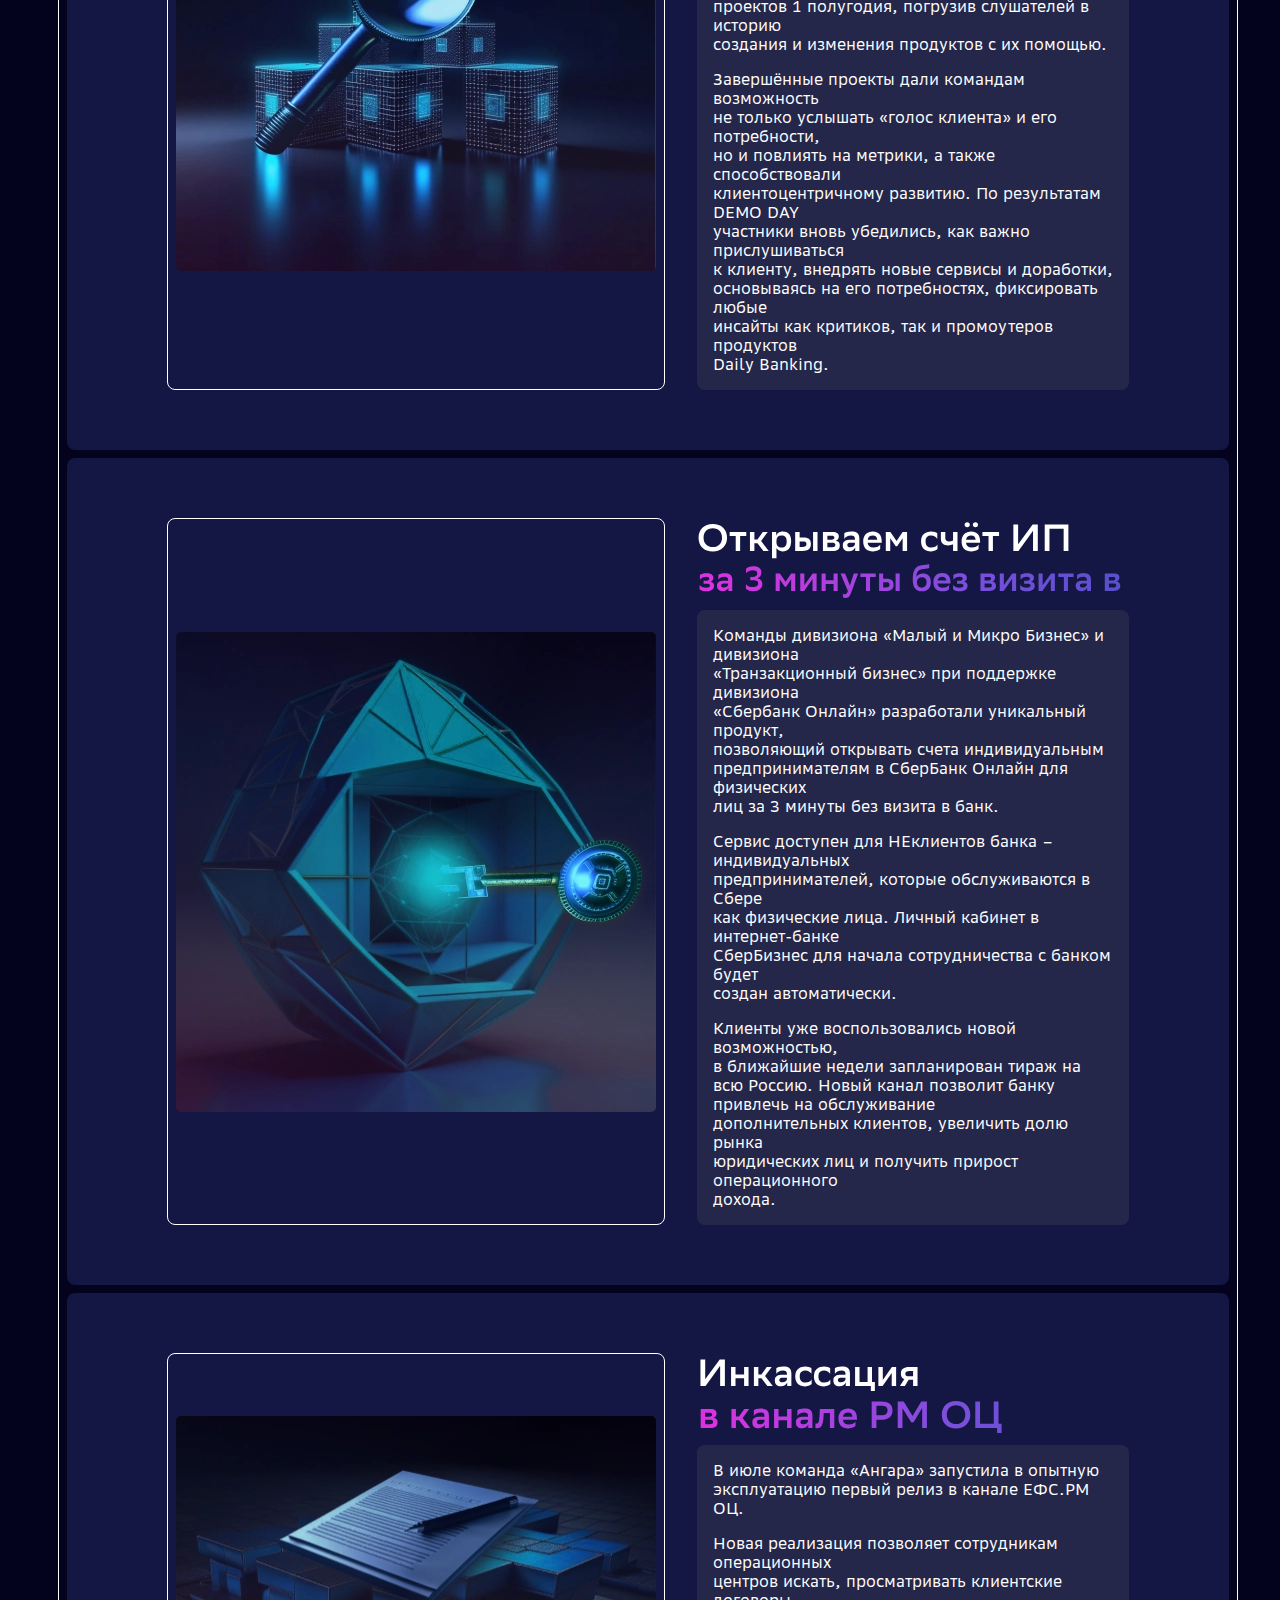
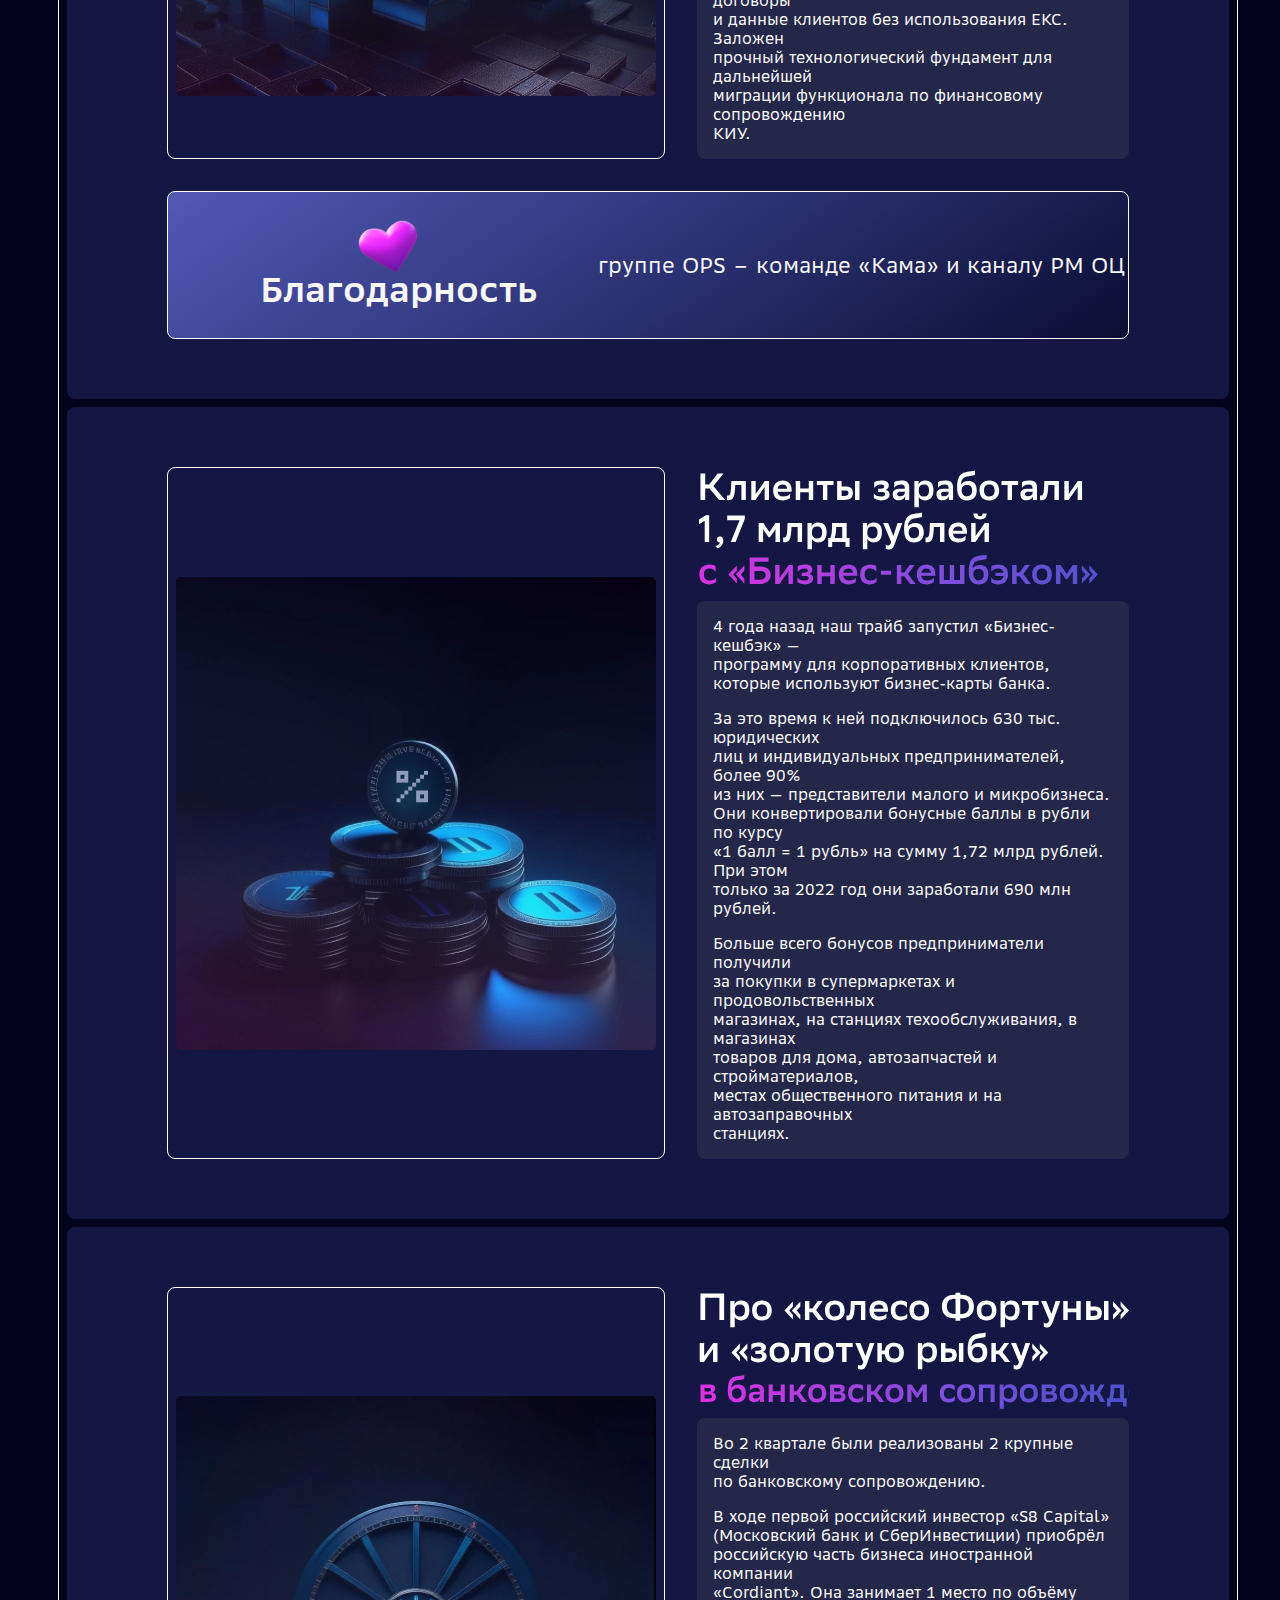
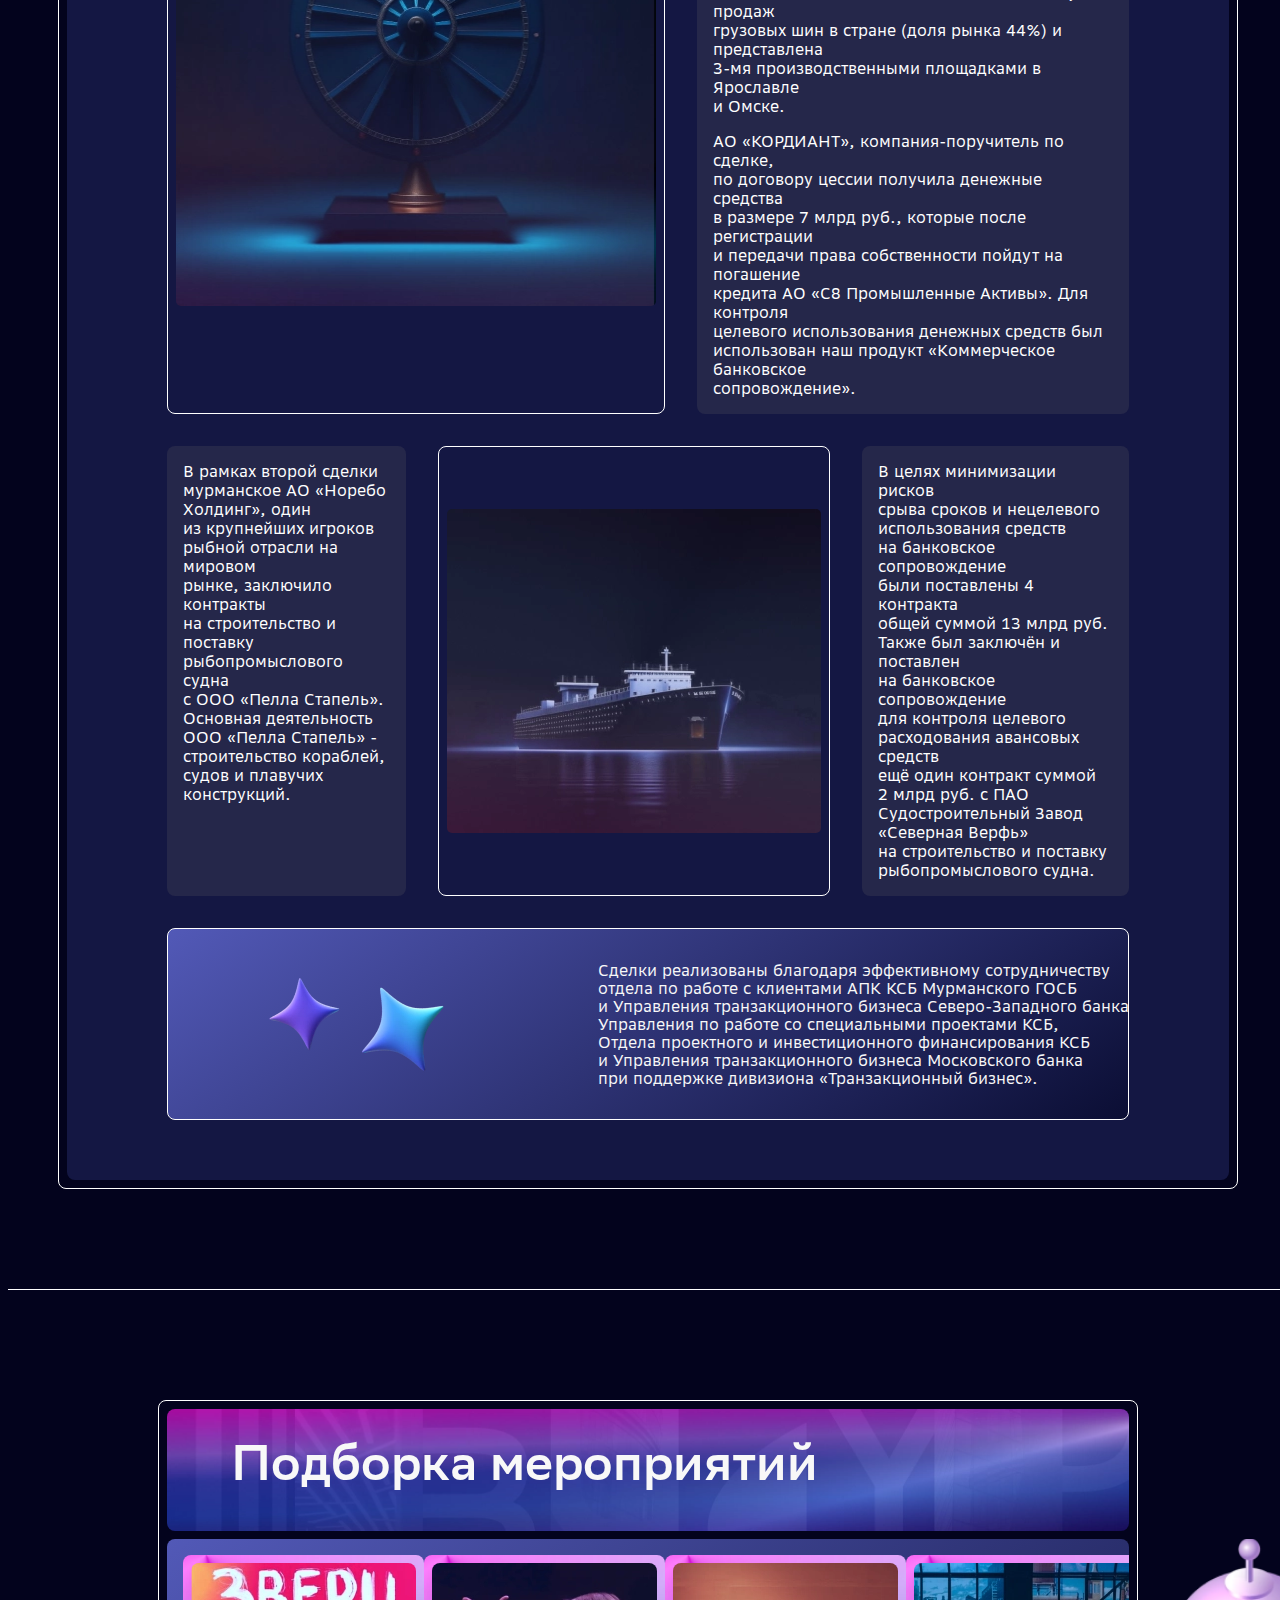
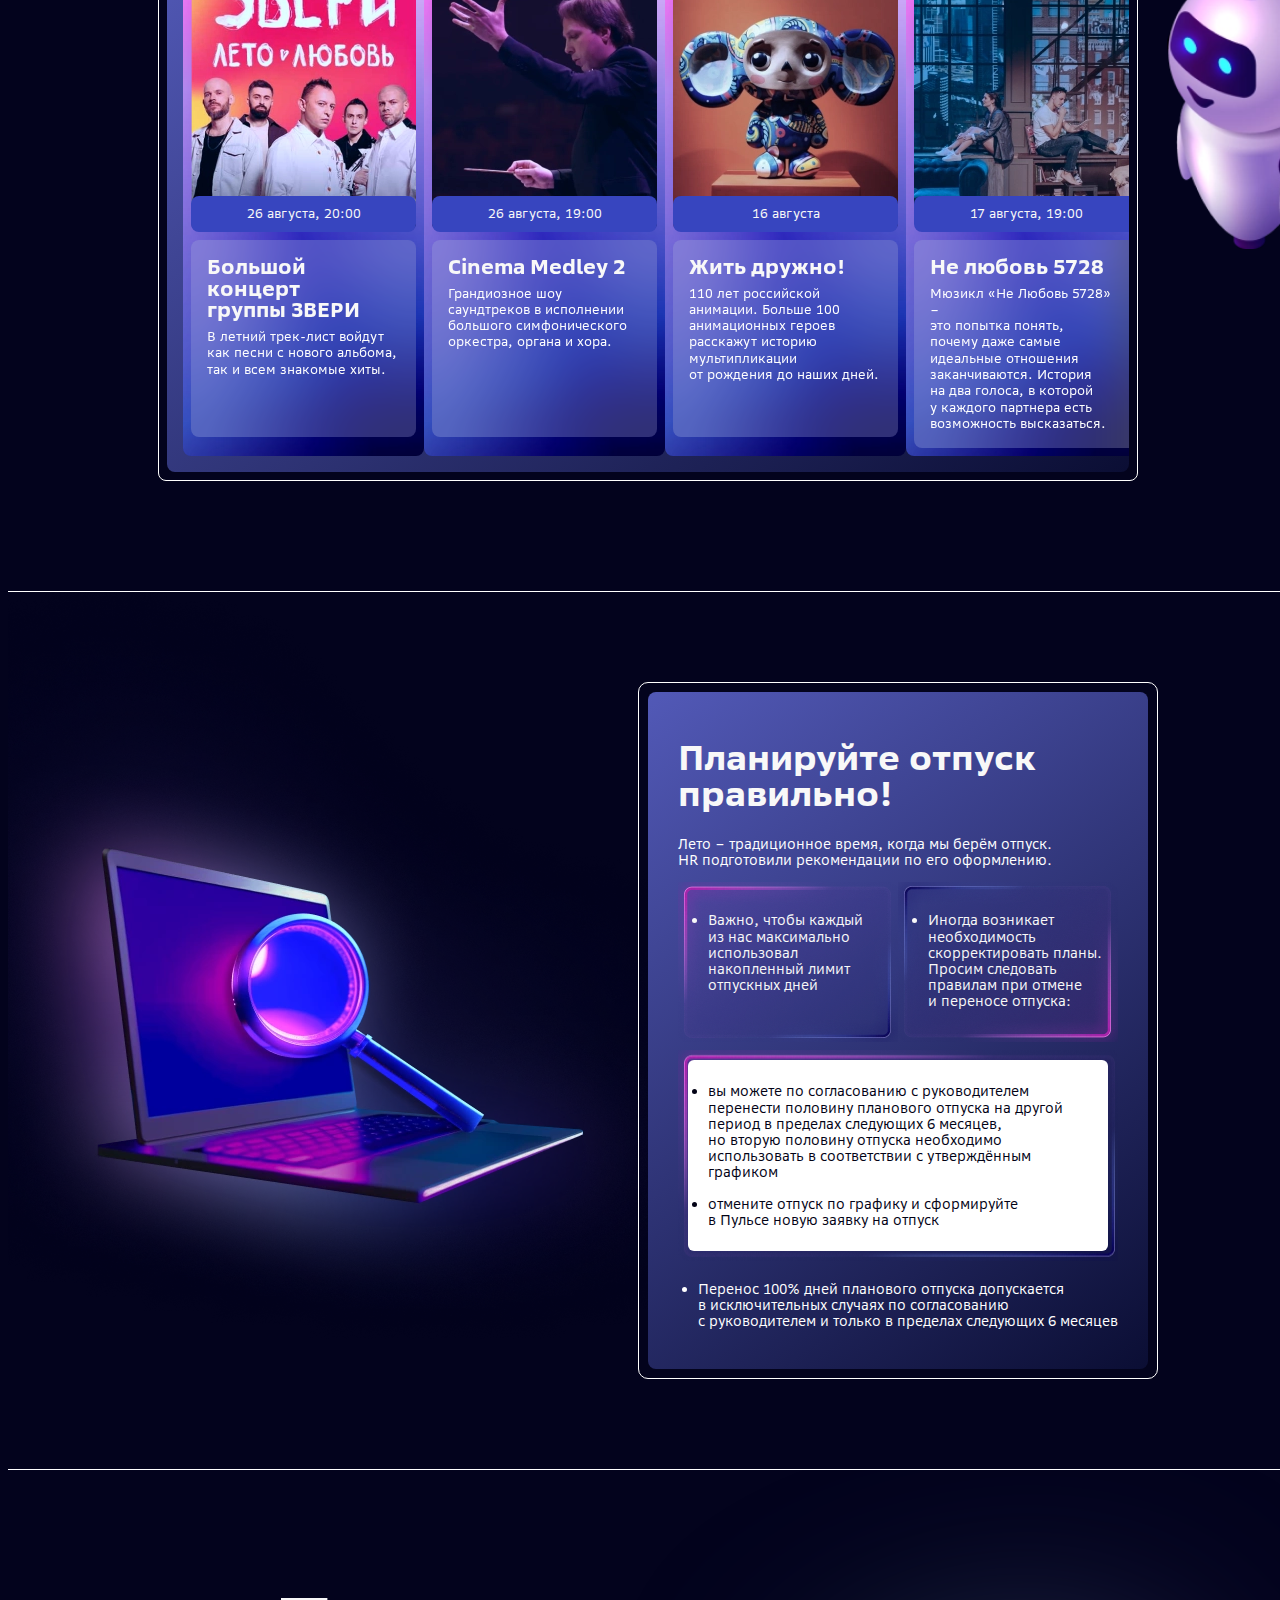
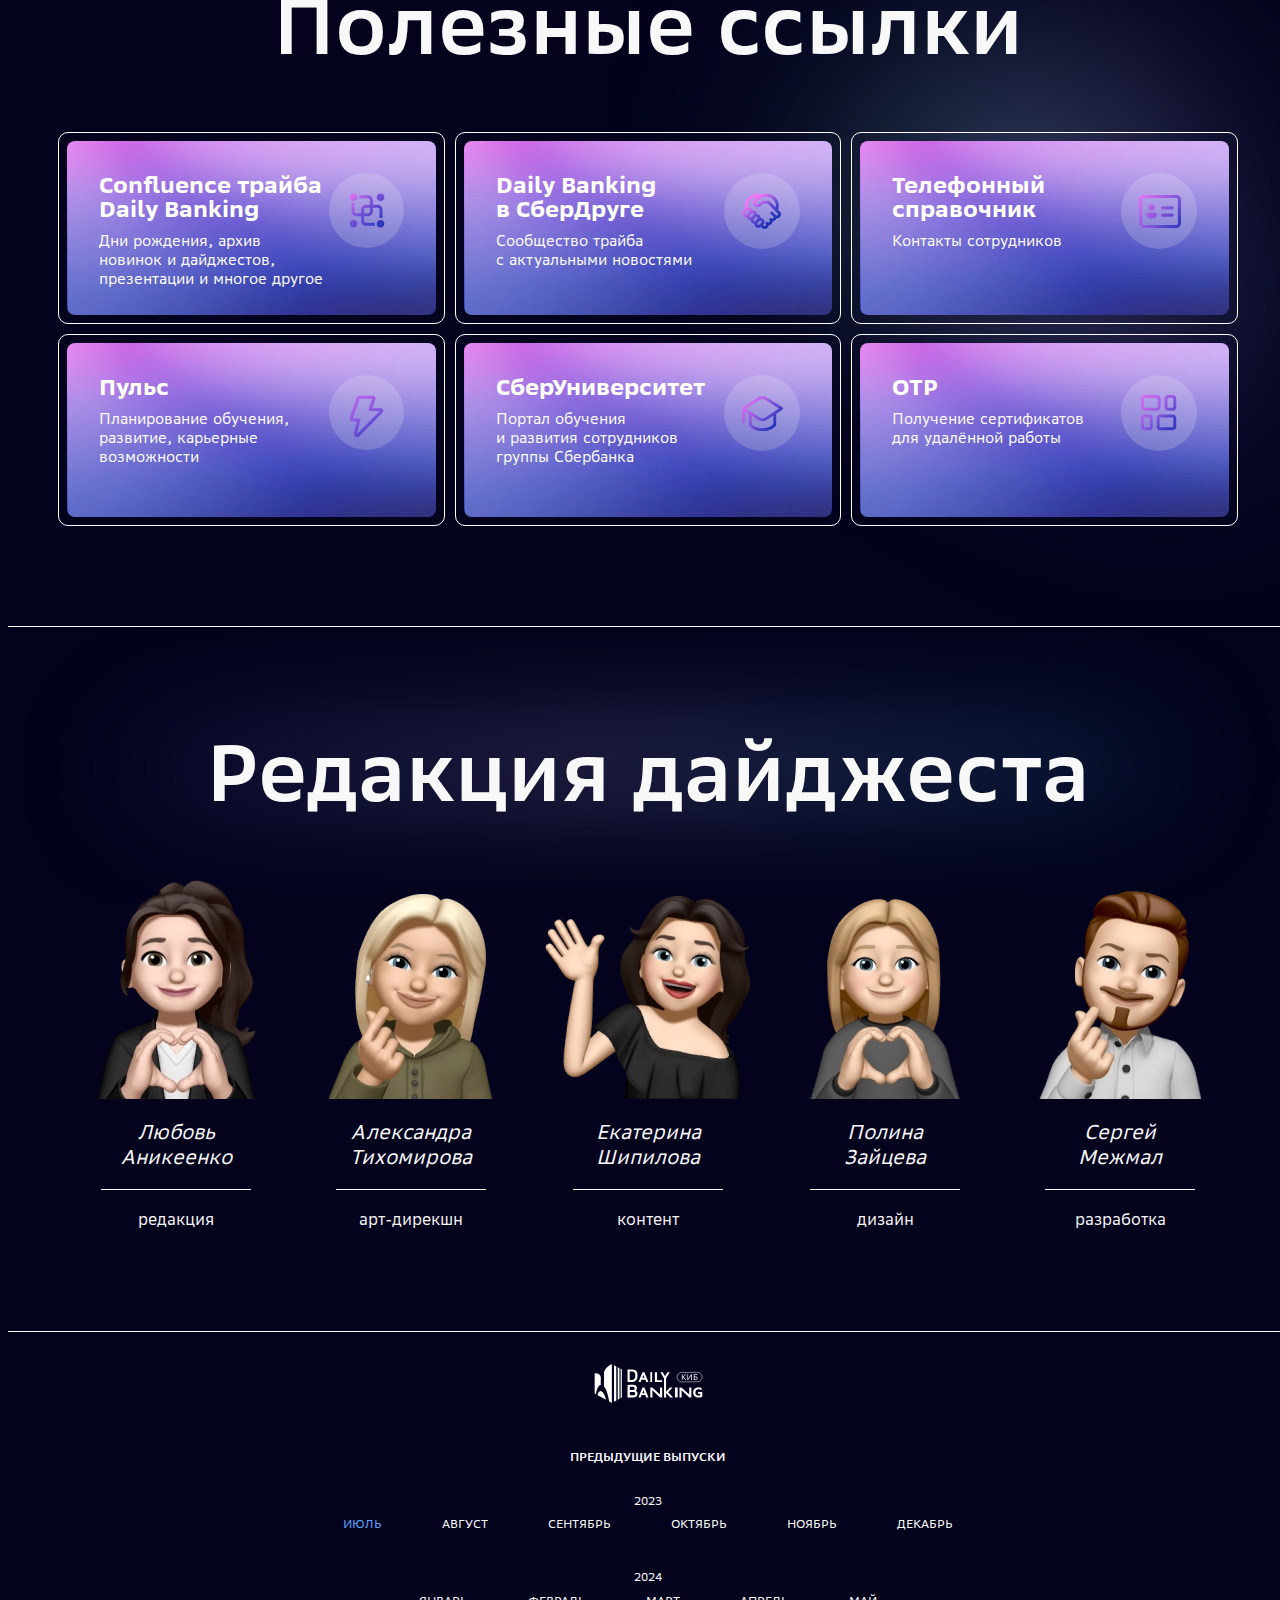
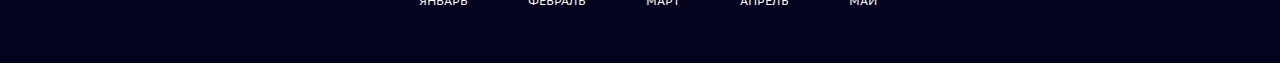
==== commit 4018c8a2: "2024-05: prerelease 2" ====
--- a/2023-07.html
+++ b/2023-07.html
@@ -1,4 +1,6 @@
-<!DOCTYPE html><html><head><title>Daily Banking :: Дайджест
-июля
-2023</title><meta charset="utf-8"><meta name="viewport" content="width=device-width, initial-scale=1.0, user-scalable=no"><link rel="icon" href="favicon.ico"><link rel="icon" sizes="196x196" href="assets/img/196x196.22e7542e.png"><link rel="icon" sizes="192x192" href="assets/img/192x192.0b0f3bcd.png"><link rel="icon" sizes="96x96" href="assets/img/96x96.d7949d68.png"><link rel="icon" sizes="32x32" href="assets/img/32x32.8571c844.png"><link rel="apple-touch-icon-precomposed" sizes="180x180" href="assets/img/180x180.f4f1e489.png"><link rel="apple-touch-icon-precomposed" sizes="152x152" href="assets/img/152x152.50b55aed.png"><link rel="apple-touch-icon-precomposed" sizes="144x144" href="assets/img/144x144.84ea72eb.png"><link rel="apple-touch-icon-precomposed" sizes="120x120" href="assets/img/120x120.dd7b9a3a.png"><link rel="apple-touch-icon-precomposed" sizes="114x114" href="assets/img/114x114.1a9336be.png"><link rel="apple-touch-icon-precomposed" sizes="76x76" href="assets/img/76x76.2b980231.png"><link rel="apple-touch-icon-precomposed" sizes="72x72" href="assets/img/72x72.508f6a93.png"><link rel="apple-touch-icon-precomposed" sizes="57x57" href="assets/img/57x57.1fbd920b.png"><link rel="stylesheet" href="assets/css/index.1a8e3d37.css"><script defer="defer" src="assets/js/app.8.9c8f5f50.js"></script></head><body><main class="container"><header><a href="./index.html"><img class="logo" src="assets/img/logo.a025b941.svg" width="109px" height="40px" alt="logo"></a><nav><a class="nav-item px-1rem" href="#appeal">Обращение</a><a class="nav-item px-1rem" href="#events">События</a><a class="nav-item px-1rem" href="#news">Новости</a><a class="nav-item px-1rem" href="#activities">Рекомендации</a><a class="nav-item px-1rem" href="#links">Ссылки</a></nav></header><section class="title"><div class="caption-container"><div class="caption"></div></div><aside><div class="mobile"></div><div class="droid-with-mission"><div class="mission"></div><div class="droid"></div></div></aside></section><a id="appeal"></a><section class="appeal"><div class="appeal-container"><div class="sidebar"><div class="tribe-leader"></div></div><div class="frame"><div class="quotes"></div><h1>Друзья!</h1><div class="paragraph desktop">Традиционно лето – пора отпусков. Кто хорошо работает, тот хорошо отдыхает,<br>и наоборот.</div><div class="paragraph desktop">Самое время уехать на дачу, к морю или просто провести время с семьей<br>и близкими, зарядиться хорошим настроением и энергией для новых свершений.</div><div class="paragraph desktop">Как я уже говорил на PMP трайба, во втором полугодии вам точно понадобятся<br>свежие силы: мы должны завершить масштабную задачу по миграции<br>и полностью сосредоточиться на развитии наших продуктов и каналов.</div><div class="paragraph desktop">Поэтому я прошу вас спланировать отпуск, если вы еще этого не сделали.<br>В дайджесте вы найдете инструкцию от HR, как его правильно оформить.</div><div class="paragraph desktop">Ловите тёплые деньки и не забывайте делиться с нами яркими кадрами –<br>мы обязательно опубликуем в дайджесте ваши отпускные &laquo;приветы&raquo;!</div><div class="paragraph desktop blue">С уважением и верой в наш успех,<br>Сергей Попов, лидер трайба Daily Banking</div></div></div></section><a id="events"></a><section class="events"><div class="events-container desktop"><div class="card first left"><div class="bar"></div><div class="title">SberDesignDays<br>в Daily Banking</div><div class="picture"></div></div><div class="card second"><div class="bar"></div><div class="title">Гонка героев</div><div class="picture"></div></div><div class="card third right"><div class="bar"></div><div class="title">Выпускники<br>Сбер Мини-МБА</div><div class="picture"></div></div><div class="card fourth right"><div class="bar"></div><div class="title">Впервые на поле<br>и на трибунах</div><div class="picture"></div></div><div class="laptop-screen"><div class="message first opacity-0"><h1>SberDesignDays<br>в Daily Banking</h1><div class="paragraph">Дизайнеры трайба дружной компанией<br>отправились в СберУниверситет, чтобы<br>принять участие в SberDesignDays вместе<br>с 250+ коллегами из Сбера и экосистемы.</div><div class="paragraph">Ключевая тематика, пронизывающая оба<br>дня мероприятия, — эмоциональный дизайн.</div><div class="paragraph">Их ждали лекции и мастер-классы<br>с приглашёнными спикерами о том,<br>как прокачивать креативность и монтировать<br>цепляющий контент, управлять переговорами,<br>визуализировать сложные данные и создавать<br>дизайн-прототипы проектов.</div><div class="paragraph">Коллеги развивали хард и софт-скилы,<br>насмотренность, болтали у костра<br>и знакомились друг с другом. Теперь<br>они готовы с новыми силами и знаниями<br>создавать красоту для наших клиентов!</div></div><div class="message second"><h1>Гонка героев</h1><div class="paragraph">24 июня команда OPS Daily Banking<br>вместе с коллегами из РЦСОРБ, ДРКБ,<br>региональным директором блока Т и ещё<br>5 тысячами сотрудников приняла участие<br>в самарском этапе «Гонки героев».<div class="paragraph"></div>Благодаря слаженной командной работе<br>и воле к победе мы смогли успешно<br>преодолеть все препятствия.</div><div class="paragraph">Такие соревнования – это проверка<br>сплочённости и силы духа. Выиграть<br>гонку без поддержки товарищей<br>невозможно.</div><div class="paragraph">«Герой не тот, кто может всё, а тот,<br>кто приводит команду к финишу»!</div><div class="paragraph small">От трайба были:</div><div class="paragraph small">Тарасов Илья Александрович, Малкин Евгений Николаевич,<br>Дулидов Егор Алексеевич, Сергеев Юрий Александрович,<br>Дементьев Николай Олегович, Максимов Александр<br>Олегович, Дремин Сергей Вячеславович.</div></div><div class="message opacity-0 third"><h1>Выпускники Сбер<br>Мини-МБА</h1><div class="paragraph">Состоялась церемония выпуска<br>13 потока Сбер Мини-МБА. В нашем<br>трайбе успешно прошли обучение:<br>Евгения Лазарева, Тамара Ленжен,<br>Ольга Елхимова, Татьяна Антонова.</div><div class="paragraph">По традиции лучшим выпускникам,<br>набравшим больше всего балов<br>с учетом домашних работ и экзаменов,<br>а также проектным командам,<br>чьи решения были высоко оценены<br>аттестационной комиссией, дипломы<br>торжественно вручили руководители<br>Сбера и СберУниверситета.</div><div class="paragraph">В число отличников вошла Ольга<br>Елхимова (7 место из 30).</div><div class="paragraph">Поздравляем коллег!</div></div><div class="message opacity-0 fourth"><h1>Впервые на поле<br>и на трибунах</h1><div class="paragraph">С 10 по 14 июля в Казани прошло<br>масштабное и яркое событие –<br>Сбербанкиада. Разумеется, наш трайб<br>не остался в стороне. На соревнования<br>в составе команды болельщиков<br>отправились Александр Лайченко,<br>Мария Шубаева, Маргарита Львова<br>и Дмитрий Строков.</div><div class="paragraph">Уверены: в том числе, благодаря<br>из поддержке Центральный аппарат<br>увез домой больше всего наград.</div><div class="paragraph">Как это было? Рассказывают очевидцы!</div><a href="https://sberfriend.sbrf.ru/sberfriend/#/media/article/30291798">Перейти в ДРУГ</a></div></div><div class="laptop-screensaver"><h1>События</h1></div><div class="foreground"><div class="laptop-frame"></div><input id="slide-to-left" type="image" src="assets/img/slide-to-left.43b05817.svg"><input id="slide-to-right" type="image" src="assets/img/slide-to-right.bc9cac60.svg"></div></div></section><a id="news"></a><section class="news"><div class="news-layout desktop"><div class="title"><h1>Продуктовые новости</h1><img src="assets/img/rocket.978c4285.webp" width="413px" height="287px" alt="news"></div><div class="card"><div class="row"><div class="col picture"><img src="assets/img/news-picture.81d13cd7.webp" width="480px" height="468px" alt=""></div><div class="col group"><img src="assets/img/news-title.433a1412.svg" width="522px" height="84px" alt="DEMO DAY Клиентских исследований"><div class="col text"><div class="paragraph">3 июля прошёл DEMO DAY команды клиентских<br>исследований Daily Banking, в котором приняли участие<br>120 сотрудников нашего трайба, блока КИБ и экосистемы<br>Сбера.</div><div class="paragraph">Владельцы продуктов, команды и исследователи<br>поделились результатами самых ярких исследовательских<br>проектов 1 полугодия, погрузив слушателей в историю<br>создания и изменения продуктов с их помощью.</div><div class="paragraph">Завершённые проекты дали командам возможность<br>не только услышать «голос клиента» и его потребности,<br>но и повлиять на метрики, а также способствовали<br>клиентоцентричному развитию. По результатам DEMO DAY<br>участники вновь убедились, как важно прислушиваться<br>к клиенту, внедрять новые сервисы и доработки,<br>основываясь на его потребностях, фиксировать любые<br>инсайты как критиков, так и промоутеров продуктов<br>Daily Banking.</div></div></div></div></div><div class="card"><div class="row"><div class="col picture"><img src="assets/img/news-picture.8b387dc6.webp" width="480px" height="480px" alt=""></div><div class="col group"><img src="assets/img/news-title.29e21507.svg" width="567px" height="84px" alt="Открываем счет ИП за 3 минуты без визита в банк"><div class="col text"><div class="paragraph">Команды дивизиона «Малый и Микро Бизнес» и дивизиона<br>«Транзакционный бизнес» при поддержке дивизиона<br>«Сбербанк Онлайн» разработали уникальный продукт,<br>позволяющий открывать счета индивидуальным<br>предпринимателям в СберБанк Онлайн для физических<br>лиц за 3 минуты без визита в банк.</div><div class="paragraph">Сервис доступен для НЕклиентов банка – индивидуальных<br>предпринимателей, которые обслуживаются в Сбере<br>как физические лица. Личный кабинет в интернет-банке<br>СберБизнес для начала сотрудничества с банком будет<br>создан автоматически.</div><div class="paragraph">Клиенты уже воспользовались новой возможностью,<br>в ближайшие недели запланирован тираж на всю Россию.
-Новый канал позволит банку привлечь на обслуживание<br>дополнительных клиентов, увеличить долю рынка<br>юридических лиц и получить прирост операционного<br>дохода.</div></div></div></div></div><div class="card"><div class="row"><div class="col picture"><img src="assets/img/news-picture.11897cee.webp" width="480px" height="280px" alt=""></div><div class="col group"><img src="assets/img/news-title.9b896b29.svg" width="524px" height="84px" alt="Инкассация в канале РМ ОЦ"><div class="col text"><div class="paragraph">В июле команда «Ангара» запустила в опытную<br>эксплуатацию первый релиз в канале ЕФС.РМ ОЦ.</div><div class="paragraph">Новая реализация позволяет сотрудникам операционных<br>центров искать, просматривать клиентские договоры<br>и данные клиентов без использования ЕКС. Заложен<br>прочный технологический фундамент для дальнейшей<br>миграции функционала по финансовому сопровождению<br>КИУ.</div></div></div></div><div class="row-extra"><div class="col picture heart with-text"><span>Благодарность</span></div><div class="col text f-22">группе OPS – команде «Кама» и каналу РМ ОЦ</div></div></div><div class="card"><div class="row"><div class="col picture"><img src="assets/img/news-picture.396f5257.webp" width="480px" height="473px" alt=""></div><div class="col group"><img src="assets/img/news-title.95bf73d2.svg" width="522px" height="126px" alt="Клиенты заработали 1,7 млрд рублей с «Бизнес-кешбэком»"><div class="col text"><div class="paragraph">4 года назад наш трайб запустил «Бизнес-кешбэк» —<br>программу для корпоративных клиентов,<br>которые используют бизнес-карты банка.</div><div class="paragraph">За это время к ней подключилось 630 тыс. юридических<br>лиц и индивидуальных предпринимателей, более 90%<br>из них — представители малого и микробизнеса.<br>Они конвертировали бонусные баллы в рубли по курсу<br>«1 балл = 1 рубль» на сумму 1,72 млрд рублей. При этом<br>только за 2022 год они заработали 690 млн рублей.</div><div class="paragraph">Больше всего бонусов предприниматели получили<br>за покупки в супермаркетах и продовольственных<br>магазинах, на станциях техообслуживания, в магазинах<br>товаров для дома, автозапчастей и стройматериалов,<br>местах общественного питания и на автозаправочных<br>станциях.</div></div></div></div></div><div class="card"><div class="row"><div class="col picture"><img src="assets/img/news-picture-1.4a2f23ae.webp" width="480px" height="510px" alt=""></div><div class="col group"><img src="assets/img/news-title.f38df645.svg" width="522px" height="123px" alt="Про «колесо Фортуны» и «золотую рыбку» в банковском сопровождении"><div class="col text"><div class="paragraph">Во 2 квартале были реализованы 2 крупные сделки<br>по банковскому сопровождению.</div><div class="paragraph">В ходе первой российский инвестор «S8 Capital»<br>(Московский банк и СберИнвестиции) приобрёл<br>российскую часть бизнеса иностранной компании<br>«Cordiant». Она занимает 1 место по объёму продаж<br>грузовых шин в стране (доля рынка 44%) и представлена<br>3-мя производственными площадками в Ярославле<br>и Омске.</div><div class="paragraph">АО «КОРДИАНТ», компания-поручитель по сделке,<br>по договору цессии получила денежные средства<br>в размере 7 млрд руб., которые после регистрации<br>и передачи права собственности пойдут на погашение<br>кредита АО «С8 Промышленные Активы». Для контроля<br>целевого использования денежных средств был<br>использован наш продукт «Коммерческое банковское<br>сопровождение».</div></div></div></div><div class="row"><div class="col text"><div class="paragraph">В рамках второй сделки<br>мурманское АО «Норебо<br>Холдинг», один<br>из крупнейших игроков<br>рыбной отрасли на мировом<br>рынке, заключило контракты<br>на строительство и поставку<br>рыбопромыслового судна<br>с ООО «Пелла Стапель».<br>Основная деятельность<br>ООО «Пелла Стапель» -<br>строительство кораблей,<br>судов и плавучих<br>конструкций.</div></div><div class="col picture"><img src="assets/img/news-picture-2.47119ddc.webp" width="374px" height="324px" alt=""></div><div class="col text"><div class="paragraph">В целях минимизации рисков<br>срыва сроков и нецелевого<br>использования средств<br>на банковское сопровождение<br>были поставлены 4 контракта<br>общей суммой 13 млрд руб.<br>Также был заключён и поставлен<br>на банковское сопровождение<br>для контроля целевого<br>расходования авансовых средств<br>ещё один контракт суммой<br>2 млрд руб. с ПАО<br>Судостроительный Завод<br>«Северная Верфь»<br>на строительство и поставку<br>рыбопромыслового судна.</div></div></div><div class="row-extra"><div class="col picture stars"></div><div class="col text">Сделки реализованы благодаря эффективному сотрудничеству<br>отдела по работе с клиентами АПК КСБ Мурманского ГОСБ<br>и Управления транзакционного бизнеса Северо-Западного банка,<br>Управления по работе со специальными проектами КСБ,<br>Отдела проектного и инвестиционного финансирования КСБ<br>и Управления транзакционного бизнеса Московского банка<br>при поддержке дивизиона «Транзакционный бизнес».</div></div></div></div></section><a id="activities"></a><section class="activities"><div class="activities-container desktop"><h1>Подборка мероприятий</h1><div class="droid"></div><div class="activities-list"><div class="card first"><div class="picture"></div><div class="date">26 августа, 20:00</div><div class="text"><h1>Большой концерт<br>группы ЗВЕРИ</h1><div class="paragraph">В летний трек-лист войдут<br>как песни с нового альбома,<br>так и всем знакомые хиты.</div></div></div><div class="card second"><div class="picture"></div><div class="date">26 августа, 19:00</div><div class="text"><h1>Cinema Medley 2</h1><div class="paragraph">Грандиозное шоу<br>саундтреков в исполнении<br>большого симфонического<br>оркестра, органа и хора.</div></div></div><div class="card third"><div class="picture"></div><div class="date">16 августа</div><div class="text"><h1>Жить дружно!</h1><div class="paragraph">110 лет российской<br>анимации. Больше 100<br>анимационных героев<br>расскажут историю<br>мультипликации<br>от рождения до наших дней.</div></div></div><div class="card fourth"><div class="picture"></div><div class="date">17 августа, 19:00</div><div class="text"><h1>Не любовь 5728</h1><div class="paragraph">Мюзикл «Не Любовь 5728» –<br>это попытка понять,<br>почему даже самые<br>идеальные отношения<br>заканчиваются. История<br>на два голоса, в которой<br>у каждого партнера есть<br>возможность высказаться.</div></div></div></div></div></section><section class="advice"><div class="picture"></div><div class="content"><h1>Планируйте отпуск<br>правильно!</h1><div class="paragraph">Лето – традиционное время, когда мы берём отпуск.<br>HR подготовили рекомендации по его оформлению.</div><div class="row first"><div class="col left"><ul><li>Важно, чтобы каждый<br>из нас максимально<br>использовал<br>накопленный лимит<br>отпускных дней</li></ul></div><div class="col right"><ul><li>Иногда возникает<br>необходимость<br>скорректировать планы.<br>Просим следовать<br>правилам при отмене<br>и переносе отпуска:</li></ul></div></div><div class="row second"><div class="col"><ul><li>вы можете по согласованию с руководителем<br>перенести половину планового отпуска на другой<br>период в пределах следующих 6 месяцев,<br>но вторую половину отпуска необходимо<br>использовать в соответствии с утверждённым<br>графиком</li><li>отмените отпуск по графику и сформируйте<br>в Пульсе новую заявку на отпуск</li></ul></div></div><div class="paragraph"><ul><li>Перенос 100% дней планового отпуска допускается<br>в исключительных случаях по согласованию<br>с руководителем и только в пределах следующих 6 месяцев</li></ul></div></div></section><a id="links"></a><section class="links"><h1>Полезные ссылки</h1><div class="links-container"><a href="https://confluence.sberbank.ru/display/DailyB"><div class="inner"><div class="text"><h1>Confluence трайба Daily Banking</h1><div class="paragraph">Дни рождения, архив<br>новинок и дайджестов,<br>презентации и многое другое</div></div><div class="icon confluence"></div></div></a><a href="https://sberfriend.sbrf.ru/sberfriend/#/media/community/13974854"><div class="inner"><div class="text"><h1>Daily Banking<br>в СберДруге</h1><div class="paragraph">Сообщество трайба<br>с актуальными новостями</div></div><div class="icon friend"></div></div></a><a href="https://addressbook.sigma.sbrf.ru"><div class="inner"><div class="text"><h1>Телефонный справочник</h1><div class="paragraph">Контакты сотрудников</div></div><div class="icon addressbook"></div></div></a><a href="https://hr.sberbank.ru/"><div class="inner"><div class="text"><h1>Пульс</h1><div class="paragraph">Планирование обучения, развитие, карьерные возможности</div></div><div class="icon pulse"></div></div></a><a href="https://sberuniversity.online"><div class="inner"><div class="text"><h1>СберУниверситет</h1><div class="paragraph">Портал обучения<br>и развития сотрудников<br>группы Сбербанка</div></div><div class="icon university"></div></div></a><a href="https://otp.sberbank.ru"><div class="inner"><div class="text"><h1>OTP</h1><div class="paragraph">Получение сертификатов<br>для удалённой работы</div></div><div class="icon otp"></div></div></a></div></section><section class="staff"><h1>Редакция дайджеста</h1><div class="staff"><div class="card"><div class="picture lubov"></div><div class="name">Любовь<br>Аникеенко</div><div>редакция</div></div><div class="card"><div class="picture aleksandra"></div><div class="name">Александра<br>Тихомирова</div><div>арт-дирекшн</div></div><div class="card"><div class="picture ekaterina"></div><div class="name">Екатерина<br>Шипилова</div><div>контент</div></div><div class="card"><div class="picture polina"></div><div class="name">Полина<br>Зайцева</div><div>дизайн</div></div><div class="card"><div class="picture sergey"></div><div class="name">Сергей<br>Межмал</div><div>разработка</div></div></div></section><a id="footer"></a><footer><a href="./index.html"><div class="logo"></div></a><div class="digests"><div class="title">Предыдущие выпуски</div><div class="row"><div class="year-placeholder"><div class="year">2023</div></div><ul><li>июль</li><li><a href="./2023-08.html">август</a></li><li><a href="./2023-09.html">сентябрь</a></li><li><a href="./2023-10.html">октябрь</a></li><li><a href="./2023-11.html">ноябрь</a></li><li><a href="./2023-12.html">декабрь</a></li></ul></div><div class="row"><div class="year-placeholder"><div class="year">2024</div></div><ul><li><a href="./2024-01.html">январь</a></li><li><a href="./2024-02.html">февраль</a></li><li><a href="./2024-03.html">март</a></li><li><a href="./2024-04.html">апрель</a></li></ul></div></div></footer></main></body></html>+<!DOCTYPE html><html><head><title>Daily Banking :: Дайджест</title><meta charset="utf-8"><meta name="viewport" content="width=device-width, initial-scale=1.0, user-scalable=no"><link rel="icon" href="favicon.ico"><link rel="icon" sizes="196x196" href="assets/img/196x196.22e7542e.png"><link rel="icon" sizes="192x192" href="assets/img/192x192.0b0f3bcd.png"><link rel="icon" sizes="96x96" href="assets/img/96x96.d7949d68.png"><link rel="icon" sizes="32x32" href="assets/img/32x32.8571c844.png"><link rel="apple-touch-icon-precomposed" sizes="180x180" href="assets/img/180x180.f4f1e489.png"><link rel="apple-touch-icon-precomposed" sizes="152x152" href="assets/img/152x152.50b55aed.png"><link rel="apple-touch-icon-precomposed" sizes="144x144" href="assets/img/144x144.84ea72eb.png"><link rel="apple-touch-icon-precomposed" sizes="120x120" href="assets/img/120x120.dd7b9a3a.png"><link rel="apple-touch-icon-precomposed" sizes="114x114" href="assets/img/114x114.1a9336be.png"><link rel="apple-touch-icon-precomposed" sizes="76x76" href="assets/img/76x76.2b980231.png"><link rel="apple-touch-icon-precomposed" sizes="72x72" href="assets/img/72x72.508f6a93.png"><link rel="apple-touch-icon-precomposed" sizes="57x57" href="assets/img/57x57.1fbd920b.png"><link rel="stylesheet" href="assets/fonts/index.css"><style>/*! normalize.css v8.0.1 | MIT License | github.com/necolas/normalize.css */html{line-height:1.15;-webkit-text-size-adjust:100%}body{margin:0}main{display:block}h1{font-size:2em;margin:.67em 0}hr{box-sizing:content-box;height:0;overflow:visible}pre{font-family:monospace,monospace;font-size:1em}a{background-color:rgba(0,0,0,0)}abbr[title]{border-bottom:none;text-decoration:underline;text-decoration:underline;-webkit-text-decoration:underline dotted;text-decoration:underline dotted}b,strong{font-weight:bolder}code,kbd,samp{font-family:monospace,monospace;font-size:1em}small{font-size:80%}sub,sup{font-size:75%;line-height:0;position:relative;vertical-align:baseline}sub{bottom:-0.25em}sup{top:-0.5em}img{border-style:none}button,input,optgroup,select,textarea{font-family:inherit;font-size:100%;line-height:1.15;margin:0}button,input{overflow:visible}button,select{text-transform:none}button,[type=button],[type=reset],[type=submit]{-webkit-appearance:button}button::-moz-focus-inner,[type=button]::-moz-focus-inner,[type=reset]::-moz-focus-inner,[type=submit]::-moz-focus-inner{border-style:none;padding:0}button:-moz-focusring,[type=button]:-moz-focusring,[type=reset]:-moz-focusring,[type=submit]:-moz-focusring{outline:1px dotted ButtonText}fieldset{padding:.35em .75em .625em}legend{box-sizing:border-box;color:inherit;display:table;max-width:100%;padding:0;white-space:normal}progress{vertical-align:baseline}textarea{overflow:auto}[type=checkbox],[type=radio]{box-sizing:border-box;padding:0}[type=number]::-webkit-inner-spin-button,[type=number]::-webkit-outer-spin-button{height:auto}[type=search]{-webkit-appearance:textfield;outline-offset:-2px}[type=search]::-webkit-search-decoration{-webkit-appearance:none}::-webkit-file-upload-button{-webkit-appearance:button;font:inherit}details{display:block}summary{display:list-item}template{display:none}[hidden]{display:none}*{background-repeat:no-repeat}html{scroll-behavior:smooth}.hidden{display:none}.opacity-0{opacity:0;z-index:-1}.flex{display:flex}.items-center{align-items:center}.justify-between{justify-content:space-between}.justify-end{justify-content:flex-end}span.nbr{white-space:nowrap}.px-1rem{padding-left:1rem;padding-right:1rem}.f-22{font-size:22px !important}body{background-color:#03031d;font-family:"SBSansText",Arial,sans-serif}header,section,footer{color:#f8f8f8}header,section{border-bottom:#fff solid 1px}ol,ul{margin:0;padding-left:20px}li:not(:last-child){margin-bottom:4px}.paragraph{color:#fff}.paragraph:not(:last-child){margin-bottom:1em}.paragraph.blue{color:#6080ff}.paragraph a{color:#fff}.container{width:100%;max-width:360px;margin:0 auto;padding:0 8px}@media(min-width: 400px){.container{max-width:1370px}}header nav{display:none}header .logo{margin:12px 16px}@media(min-width: 400px){header{display:flex;align-items:center;justify-content:flex-end}header nav{display:flex;align-items:center;height:100px;min-height:100px;margin-right:32px}header nav .nav-item{-webkit-text-decoration:none;text-decoration:none;color:#f8f8f8;font-size:15px}header .logo{margin-right:150px}}section.title{height:635px;min-height:635px;background-image:url(assets/img/background.f38113a3.webp)}section.title .caption-container{padding-top:20px}section.title .caption-container .caption{width:326px;height:132px;background-image:url(assets/img/title.9a424b2c.svg);background-size:contain}section.title aside{position:absolute;top:180px;width:130px;height:524px;border-radius:8px;background-image:url(assets/img/sidebar-background.41b161b6.webp);background-position-x:right}section.title aside .mobile{position:absolute;width:184px;height:356px;margin-top:48px;margin-left:16px;background-image:url(assets/img/phone.43c94ebf.webp);background-size:contain}section.title aside .droid-with-mission{position:absolute}section.title aside .droid-with-mission .droid{position:absolute;margin-top:120px;margin-left:200px;width:148px;height:279px;background-image:url(assets/img/droid.aa0036e6.webp);background-size:contain}section.title aside .droid-with-mission .mission{position:absolute;margin-top:420px;margin-left:20px;width:400px;height:110px;background-image:url(assets/img/mission.66e5a4cf.svg)}@media(min-width: 400px){section.title{height:700px;min-height:700px;background-image:url(assets/img/background.64d48270.webp);background-position-x:right}section.title .caption-container{position:relative;z-index:1;display:flex;justify-content:flex-end;padding-top:80px}section.title .caption-container .caption{width:900px;height:300px}section.title aside{top:0;margin-left:50px;width:316px;height:800px}section.title aside .mobile{width:285px;height:483px;margin-top:270px;margin-left:-8px;background-image:url(assets/img/phone.1a569d39.webp)}section.title aside .droid-with-mission{margin-top:240px;margin-left:140px;animation-name:droid-animation;animation-duration:5s;animation-direction:alternate;animation-iteration-count:infinite}section.title aside .droid-with-mission .droid{margin:0;width:231px;height:437px;background-image:url(assets/img/droid.216e2a59.webp)}section.title aside .droid-with-mission .mission{margin-top:260px;margin-left:270px;width:400px;height:110px;background-image:url(assets/img/mission.b17a0d8d.svg)}@keyframes droid-animation{from{margin-top:240px}5%{margin-top:240px}to{margin-top:270px}}}section.appeal{background-color:#04041e}section.appeal .appeal-container{margin:80px 16px 60px;border:#fff solid 1px;border-radius:5px}section.appeal .appeal-container .sidebar{height:400px;margin:8px;border:#fff solid 1px;border-radius:5px;background-image:url(assets/img/sidebar-background.1e26de1c.svg);background-position-x:right}section.appeal .appeal-container .sidebar .tribe-leader{position:absolute;width:325px;height:471px;margin-top:-71px;margin-left:-9px;background-image:url(assets/img/tribe-leader.63daad12.webp);background-size:cover}section.appeal .appeal-container .frame{padding:24px;background-image:url(assets/img/frame-backlight.48451266.svg)}section.appeal .appeal-container .frame .quotes{position:absolute;width:124px;height:91px;margin-top:-10px;margin-left:-40px;background-image:url(assets/img/quotes.84307f66.svg);background-size:contain}section.appeal .appeal-container .frame h1{margin:24px 0;font-size:45px;text-align:right}section.appeal .appeal-container .frame .paragraph{font-size:15px;line-height:24px}section.appeal .appeal-container .frame .paragraph.desktop{display:none}@media(min-width: 400px){section.appeal .appeal-container{display:flex;justify-content:center;flex-direction:row-reverse;margin:100px;border:none}section.appeal .appeal-container .sidebar{width:310px;min-width:310px;height:auto;min-height:600px;margin:0 0 0 10px;border-color:#b966dd;border-radius:8px;background-size:cover}section.appeal .appeal-container .sidebar .tribe-leader{width:435px;height:690px;margin-top:-90px;margin-left:-30px;background-image:url(assets/img/tribe-leader.63daad12.webp)}section.appeal .appeal-container .frame{min-width:680px;padding:32px 50px;border:#fff solid 1px;border-radius:5px;background-image:url(assets/img/frame-backlight.3dacf19c.svg);background-position-x:30px;background-position-y:-150px}section.appeal .appeal-container .frame .quotes{width:292px;height:210px;margin-top:-110px;margin-left:-110px}section.appeal .appeal-container .frame h1{text-align:center;font-size:80px;font-weight:600}section.appeal .appeal-container .frame .paragraph.desktop{display:block}section.appeal .appeal-container .frame .paragraph.mobile{display:none}}section.events{background-image:url(assets/img/section-backlight.36c8ef4a.svg)}section.events .events-container.desktop{display:none}@media(min-width: 400px){section.events{height:750px;min-height:750px;background-image:url(assets/img/section-backlight.a450ee96.svg);background-position-x:center;background-position-y:center;background-size:contain}section.events .events-container.mobile{display:none}section.events .events-container.desktop{display:block;position:absolute}section.events .events-container.desktop .card.first .picture{background-image:url(assets/img/event-picture.ffd76ded.webp)}section.events .events-container.desktop .card.second .picture{background-image:url(assets/img/event-picture.9572ff12.webp)}section.events .events-container.desktop .card.third .picture{background-image:url(assets/img/event-picture.4eba12d7.webp)}section.events .events-container.desktop .card.fourth .picture{background-image:url(assets/img/event-picture.6bce9290.webp)}section.events .events-container.desktop .message.first .paragraph{font-size:12px !important;line-height:normal !important}section.events .events-container.desktop .message.second .paragraph{line-height:15px;margin-bottom:10px}section.events .events-container.desktop .message.second .paragraph.small{font-size:10px;line-height:13px;margin-bottom:4px}section.events .events-container.desktop .message.fourth a{display:inline-block;margin-top:25px;padding:10px 23px;-webkit-text-decoration:none;text-decoration:none;color:#fff;font-size:13px;background-image:url(assets/img/button-background.a44ca4b1.webp);outline:#fff solid thin;outline-offset:3px;border-radius:20px}section.events .events-container.desktop .card{position:absolute;top:150px;left:390px;width:220px;height:345px;padding:10px;border-radius:2px;background-image:url(assets/img/card-background.e97e0e30.webp);background-size:cover;outline:#fff solid thin;outline-offset:3px;transition:all .5s}section.events .events-container.desktop .card .bar{height:3px;background-image:url(assets/img/card-bar.2ed7d911.svg);background-size:contain}section.events .events-container.desktop .card .title{display:flex;align-items:center;justify-content:center;text-align:center;height:78px;margin-top:20px;border-radius:8px;font-size:15px;line-height:16px;font-weight:600;background:linear-gradient(140deg, #6370CC 0%, #272379 100%);color:#fff;transition:all .5s}section.events .events-container.desktop .card .picture{height:230px;margin-top:10px;border-radius:8px;background-size:cover;transition:all .5s}section.events .events-container.desktop .card.left{top:160px;left:145px}section.events .events-container.desktop .card.right{top:160px;left:1020px}section.events .events-container.desktop .card.left,section.events .events-container.desktop .card.right{width:200px;height:310px;padding:9px}section.events .events-container.desktop .card.left .title,section.events .events-container.desktop .card.right .title{height:72px;margin-top:18px}section.events .events-container.desktop .card.left .picture,section.events .events-container.desktop .card.right .picture{height:205px}section.events .events-container.desktop .laptop-screen{position:absolute;top:145px;left:650px;width:349px;height:375px;border-radius:5px;background-color:#060720;box-shadow:5px 0 20px #000;z-index:1000}section.events .events-container.desktop .laptop-screen .message{position:absolute;margin:0 0 0 25px;transition:opacity .5s}section.events .events-container.desktop .laptop-screen .message h1{font-size:22px;line-height:24px;font-weight:600;margin:8px 0}section.events .events-container.desktop .laptop-screen .message .paragraph{font-size:13px;line-height:16px}section.events .events-container.desktop .laptop-screensaver{position:absolute;top:120px;left:360px;width:660px;height:430px;background-image:url(assets/img/screensaver.e534b650.webp);background-position-y:center;background-size:contain;z-index:1000;transition:opacity .5s}section.events .events-container.desktop .laptop-screensaver h1{margin:30px 20px;font-style:italic;font-size:80px;font-weight:700}section.events .events-container.desktop .foreground{position:absolute;z-index:1000}section.events .events-container.desktop .foreground .laptop-frame{position:absolute;width:1370px;height:750px;background-image:url(assets/img/laptop.6819b393.webp);background-position-x:center;background-position-y:center;pointer-events:none}section.events .events-container.desktop .foreground #slide-to-left,section.events .events-container.desktop .foreground #slide-to-right{position:absolute;height:140px;width:140px}section.events .events-container.desktop .foreground #slide-to-left{top:450px;left:90px}section.events .events-container.desktop .foreground #slide-to-right{top:450px;left:1150px}}section.news .news-layout{margin:60px 16px;border:#fff solid 1px;border-radius:8px}section.news .news-layout>div{margin:8px;border-radius:8px}section.news .news-layout .title{display:flex;align-items:center;justify-content:space-between;height:287px;text-align:center;background-image:url(assets/img/title-background.720e0469.webp)}section.news .news-layout .title h1{margin:0 16px;padding:16px 0;font-size:40px;font-weight:600;line-height:40px;text-align:left}section.news .news-layout .card{padding:16px 0;background-color:#141743}section.news .news-layout.desktop{display:none}@media(min-width: 400px){section.news .news-layout.mobile{display:none}section.news .news-layout.desktop{display:block;margin:100px 50px}section.news .news-layout.desktop .title{height:350px;padding:0 100px;background-image:url(assets/img/title-background.58e8237a.webp);background-size:cover}section.news .news-layout.desktop .title h1{margin:0;padding:0;font-size:80px;line-height:85px;max-width:535px}section.news .news-layout.desktop .card{padding:60px 100px}section.news .news-layout.desktop .card .row{display:flex;align-items:stretch;justify-content:space-between;overflow-x:auto}section.news .news-layout.desktop .card .row:not(:last-child){margin-bottom:32px}section.news .news-layout.desktop .card .row .col:not(:last-child){margin-right:32px}section.news .news-layout.desktop .card .row .col.picture{display:flex;flex-direction:column;align-items:center;justify-content:center;border:#fff solid 1px;border-radius:8px;padding:8px}section.news .news-layout.desktop .card .row .col.picture>img{border-radius:5px}section.news .news-layout.desktop .card .row .col.text{border-radius:8px;padding:16px;background-color:#25274a;font-size:16px;line-height:19px}section.news .news-layout.desktop .card .row .col.group{display:flex;flex-direction:column;justify-content:space-between;overflow-x:hidden}section.news .news-layout.desktop .card .row .col.group>img{margin-bottom:8px}section.news .news-layout.desktop .card .row-extra{display:flex;align-items:center;justify-content:space-between;padding:8px 30px;border:#fff solid 1px;border-radius:8px;background:linear-gradient(145deg, #5259B7 0%, #0B0E34 100%);overflow-x:auto}section.news .news-layout.desktop .card .row-extra .col.picture{width:400px;min-width:400px;height:130px;min-height:130px;background-position-x:center}section.news .news-layout.desktop .card .row-extra .col.picture.stars{background-image:url(assets/img/stars.b2c4697e.webp);background-position-x:70px;background-position-y:center}section.news .news-layout.desktop .card .row-extra .col.picture.stars.with-text{background-position-y:10px}section.news .news-layout.desktop .card .row-extra .col.picture.heart{background-image:url(assets/img/heart.e70cd3cf.webp);background-position-x:160px;background-position-y:20px;background-size:15%}section.news .news-layout.desktop .card .row-extra .col.picture.with-text{display:flex;flex-direction:column;align-items:center;justify-content:flex-end;font-size:35px;font-weight:600}section.news .news-layout.desktop .card .row-extra .col.picture.with-text>span{margin-bottom:20px}section.news .news-layout.desktop .card .row-extra .col.text{width:600px;min-width:600px;margin:24px 0;font-size:16px;line-height:18px}}section.activities{display:none}@media(min-width: 400px){section.activities{display:block}section.activities .activities-container{margin:110px 150px;padding:8px;border:#fff solid 1px;border-radius:8px}section.activities .activities-container>h1{margin:0 0 8px;padding:32px 64px;border-radius:8px;background-image:url(assets/img/title-background.11fa3698.webp);background-size:cover;font-family:"SBSansDisplay",Arial,sans-serif;font-size:50px;font-weight:600}section.activities .activities-container .droid{position:absolute;margin-left:1000px;width:170px;height:310px;background-image:url(assets/img/droid.aa0036e6.webp);background-size:contain}section.activities .activities-container .activities-list{display:flex;align-items:stretch;justify-content:space-between;padding:16px;border-radius:8px;background:linear-gradient(145deg, #5259B7 0%, #0B0E34 100%);overflow-x:auto}section.activities .activities-container .activities-list .card.first .picture{background-image:url(assets/img/activity-picture.bdd1f15c.webp)}section.activities .activities-container .activities-list .card.second .picture{background-image:url(assets/img/activity-picture.e0719911.webp)}section.activities .activities-container .activities-list .card.third .picture{background-image:url(assets/img/activity-picture.7efa8ee1.webp)}section.activities .activities-container .activities-list .card.fourth .picture{background-image:url(assets/img/activity-picture.1bb793db.webp)}section.activities .activities-container .activities-list .card{padding:8px;border-radius:8px;background-image:url(assets/img/card-background.ddcfec09.webp);background-size:cover}section.activities .activities-container .activities-list .card .picture{width:225px;height:268px;border-radius:8px}section.activities .activities-container .activities-list .card .date{position:relative;margin-top:-35px;padding:10px 0;text-align:center;font-size:13px;line-height:16.3px;border-radius:8px;background-color:#3745bf}section.activities .activities-container .activities-list .card .text{min-height:165px;padding:16px;margin-top:8px;border-radius:8px;font-size:13px;line-height:16.3px;background-color:rgba(239,239,239,.2);-webkit-backdrop-filter:blur(22px);backdrop-filter:blur(22px)}section.activities .activities-container .activities-list .card .text h1{margin:0 0 8px;font-size:20px;line-height:21.76px}}section.advice{display:none}@media(min-width: 400px){section.advice{display:grid;grid-template-columns:1fr 1fr}section.advice .picture{background-image:url(assets/img/laptop.2e96b0d3.webp);background-position-x:center;background-position-y:-70px}section.advice .content{position:relative;width:500px;margin:100px 0;padding:40px 0;border-radius:8px;background:linear-gradient(145deg, #5259B7 0%, #0B0E34 100%);font-size:14px}section.advice .content:after{content:"";display:block;position:absolute;top:-10px;right:-10px;bottom:-10px;left:-10px;border-radius:10px;border:solid #fff 1px}section.advice .content h1{margin:8px 30px 24px;font-size:34px;line-height:36px}section.advice .content .paragraph{margin-left:30px}section.advice .content .row.first{margin:0 30px;display:grid;grid-template-columns:1fr 1fr}section.advice .content .row.first .col{min-height:130px;padding-top:30px;padding-left:10px;background-position:-10px}section.advice .content .row.first .col.left{background-image:url(assets/img/border-1.a16dc20b.webp)}section.advice .content .row.first .col.right{background-image:url(assets/img/border-2.4dab7e56.webp)}section.advice .content .row.second{margin:8px 30px 20px}section.advice .content .row.second .col{padding:10px;background-image:url(assets/img/border-3.12d14689.webp);background-position:-10px}section.advice .content .row.second .col ul{padding:23px 20px;border-radius:6px;background-color:#fff;color:#020215}section.advice .content .row.second .col ul li:not(:last-child){margin-bottom:16px}}section.links{display:none}@media(min-width: 400px){section.links{display:block;padding:50px;background-image:url(assets/img/backlight.fe8962f4.svg);background-position-x:600px;background-position-y:-20px}section.links>h1{text-align:center;margin:60px 0;font-size:80px;font-weight:600}section.links .links-container{margin-bottom:50px;display:grid;grid-template-columns:repeat(3, 1fr);grid-template-rows:repeat(2, 1fr);grid-column-gap:10px;grid-row-gap:10px}section.links .links-container a{-webkit-text-decoration:none;text-decoration:none;border-radius:10px;border:#fff solid 1px}section.links .links-container a:active .inner,section.links .links-container a:focus .inner,section.links .links-container a:hover .inner{background-image:url(assets/img/active-background.02afb194.webp)}section.links .links-container a .inner{height:110px;min-height:110px;margin:8px;padding:32px;display:flex;overflow:hidden;align-items:stretch;justify-content:space-between;border-radius:8px;background-image:url(assets/img/background.5d3cc5b5.webp);color:#fff;transition:background-image .5s}section.links .links-container a .inner h1{margin:0 0 10px;font-size:22px;line-height:24px}section.links .links-container a .inner .paragraph{font-size:15px;line-height:19px}section.links .links-container a .inner .icon{width:76px;min-width:76px;height:76px;background-size:contain}section.links .links-container a .inner .icon.confluence{background-image:url(assets/img/confluence.0c605d75.svg)}section.links .links-container a .inner .icon.friend{background-image:url(assets/img/friend.8fb7693e.svg)}section.links .links-container a .inner .icon.addressbook{background-image:url(assets/img/addressbook.4261b742.svg)}section.links .links-container a .inner .icon.pulse{background-image:url(assets/img/pulse.ca75a51f.svg)}section.links .links-container a .inner .icon.university{background-image:url(assets/img/university.0eec630a.svg)}section.links .links-container a .inner .icon.otp{background-image:url(assets/img/otp.01ff3da7.svg)}}section.staff{padding:50px 0;background-image:url(assets/img/backlight.1bf7f6a8.svg);background-position-x:center;background-position-y:-80px}section.staff h1{font-size:40px;font-weight:600;margin:0 0 60px;text-align:center}section.staff .staff{display:flex;align-items:stretch;justify-content:center;flex-wrap:wrap}section.staff .staff .card{min-width:100px;height:200px;min-height:200px;text-align:center;margin:8px;font-size:14px}section.staff .staff .card .picture{margin:0 auto;height:110px;background-size:contain;background-position-x:center}section.staff .staff .card .picture.lubov{width:90px;background-image:url(assets/img/lubov.55e5e111.webp)}section.staff .staff .card .picture.aleksandra{width:90px;background-image:url(assets/img/aleksandra.d540c4c4.webp)}section.staff .staff .card .picture.ekaterina{width:107px;background-image:url(assets/img/ekaterina.618adf82.webp)}section.staff .staff .card .picture.polina{width:90px;background-image:url(assets/img/polina.76f909f8.webp)}section.staff .staff .card .picture.sergey{width:90px;background-image:url(assets/img/sergey.2014a0c8.webp)}section.staff .staff .card .name{margin:15px auto 8px;padding-bottom:8px;width:100px;min-width:100px;border-bottom:#fff solid 1px;font-size:14px;font-weight:700;line-height:18px;font-style:italic}@media(min-width: 400px){section.staff{padding:100px 0;background-image:url(assets/img/backlight.66a2f7a7.svg);background-position-x:center;background-position-y:top;background-size:contain}section.staff h1{font-size:80px}section.staff .staff .card{min-width:203px;height:352px;min-height:352px;margin:0 16px;font-size:16px}section.staff .staff .card .picture{height:220px}section.staff .staff .card .picture.lubov{width:164px}section.staff .staff .card .picture.aleksandra{width:164px}section.staff .staff .card .picture.ekaterina{width:207px}section.staff .staff .card .picture.polina{width:152px}section.staff .staff .card .picture.sergey{width:168px}section.staff .staff .card .name{margin:20px auto;padding-bottom:20px;width:150px;min-width:150px;font-size:20px;font-weight:normal;line-height:25px}}footer{display:none}@media(min-width: 400px){footer{display:flex;flex-direction:column;align-items:center;font-size:12px;margin:2rem 0 1rem}footer .logo{width:109px;height:40px;background-image:url(assets/img/logo.a025b941.svg);background-size:contain}footer .digests{margin-top:1rem;text-transform:uppercase;line-height:13.3px}footer .digests .title{margin:30px 0;text-align:center;text-transform:uppercase;font-weight:600}footer .digests .year{margin-top:1rem;text-align:center;font-family:"SBSansText",Arial,sans-serif}footer .digests ul{padding:0;margin-bottom:30px;list-style-type:none;display:flex;justify-content:center;font-family:"SBSansText",Arial,sans-serif}footer .digests ul li{margin:10px 30px;color:#5da4ff}footer .digests ul li a,footer .digests ul li a:visited{color:#fff;-webkit-text-decoration:none;text-decoration:none}}</style><script>window.release = {
+  year: 2023,
+  month: 7
+}
+</script></head><body><main class="container"><header><img class="logo" src="assets/img/logo.a025b941.svg" width="109px" height="40px" alt="logo"><nav><a class="nav-item px-1rem" href="#appeal">Обращение</a><a class="nav-item px-1rem" href="#events">События</a><a class="nav-item px-1rem" href="#news">Новости</a><a class="nav-item px-1rem" href="#activities">Рекомендации</a><a class="nav-item px-1rem" href="#links">Ссылки</a></nav></header><section class="title"><div class="caption-container"><div class="caption"></div></div><aside><div class="mobile"></div><div class="droid-with-mission"><div class="mission"></div><div class="droid"></div></div></aside></section><a id="appeal"></a><section class="appeal"><div class="appeal-container"><div class="sidebar"><div class="tribe-leader"></div></div><div class="frame"><div class="quotes"></div><h1>Друзья!</h1><div class="paragraph desktop">Традиционно лето – пора отпусков. Кто хорошо работает, тот хорошо отдыхает,<br>и наоборот.</div><div class="paragraph desktop">Самое время уехать на дачу, к морю или просто провести время с семьей<br>и близкими, зарядиться хорошим настроением и энергией для новых свершений.</div><div class="paragraph desktop">Как я уже говорил на PMP трайба, во втором полугодии вам точно понадобятся<br>свежие силы: мы должны завершить масштабную задачу по миграции<br>и полностью сосредоточиться на развитии наших продуктов и каналов.</div><div class="paragraph desktop">Поэтому я прошу вас спланировать отпуск, если вы еще этого не сделали.<br>В дайджесте вы найдете инструкцию от HR, как его правильно оформить.</div><div class="paragraph desktop">Ловите тёплые деньки и не забывайте делиться с нами яркими кадрами –<br>мы обязательно опубликуем в дайджесте ваши отпускные &laquo;приветы&raquo;!</div><div class="paragraph desktop blue">С уважением и верой в наш успех,<br>Сергей Попов, лидер трайба Daily Banking</div></div></div></section><a id="events"></a><section class="events"><div class="events-container desktop"><div class="card first left"><div class="bar"></div><div class="title">SberDesignDays<br>в Daily Banking</div><div class="picture"></div></div><div class="card second"><div class="bar"></div><div class="title">Гонка героев</div><div class="picture"></div></div><div class="card third right"><div class="bar"></div><div class="title">Выпускники<br>Сбер Мини-МБА</div><div class="picture"></div></div><div class="card fourth right"><div class="bar"></div><div class="title">Впервые на поле<br>и на трибунах</div><div class="picture"></div></div><div class="laptop-screen"><div class="message first opacity-0"><h1>SberDesignDays<br>в Daily Banking</h1><div class="paragraph">Дизайнеры трайба дружной компанией<br>отправились в СберУниверситет, чтобы<br>принять участие в SberDesignDays вместе<br>с 250+ коллегами из Сбера и экосистемы.</div><div class="paragraph">Ключевая тематика, пронизывающая оба<br>дня мероприятия, — эмоциональный дизайн.</div><div class="paragraph">Их ждали лекции и мастер-классы<br>с приглашёнными спикерами о том,<br>как прокачивать креативность и монтировать<br>цепляющий контент, управлять переговорами,<br>визуализировать сложные данные и создавать<br>дизайн-прототипы проектов.</div><div class="paragraph">Коллеги развивали хард и софт-скилы,<br>насмотренность, болтали у костра<br>и знакомились друг с другом. Теперь<br>они готовы с новыми силами и знаниями<br>создавать красоту для наших клиентов!</div></div><div class="message second"><h1>Гонка героев</h1><div class="paragraph">24 июня команда OPS Daily Banking<br>вместе с коллегами из РЦСОРБ, ДРКБ,<br>региональным директором блока Т и ещё<br>5 тысячами сотрудников приняла участие<br>в самарском этапе «Гонки героев».<div class="paragraph"></div>Благодаря слаженной командной работе<br>и воле к победе мы смогли успешно<br>преодолеть все препятствия.</div><div class="paragraph">Такие соревнования – это проверка<br>сплочённости и силы духа. Выиграть<br>гонку без поддержки товарищей<br>невозможно.</div><div class="paragraph">«Герой не тот, кто может всё, а тот,<br>кто приводит команду к финишу»!</div><div class="paragraph small">От трайба были:</div><div class="paragraph small">Тарасов Илья Александрович, Малкин Евгений Николаевич,<br>Дулидов Егор Алексеевич, Сергеев Юрий Александрович,<br>Дементьев Николай Олегович, Максимов Александр<br>Олегович, Дремин Сергей Вячеславович.</div></div><div class="message opacity-0 third"><h1>Выпускники Сбер<br>Мини-МБА</h1><div class="paragraph">Состоялась церемония выпуска<br>13 потока Сбер Мини-МБА. В нашем<br>трайбе успешно прошли обучение:<br>Евгения Лазарева, Тамара Ленжен,<br>Ольга Елхимова, Татьяна Антонова.</div><div class="paragraph">По традиции лучшим выпускникам,<br>набравшим больше всего балов<br>с учетом домашних работ и экзаменов,<br>а также проектным командам,<br>чьи решения были высоко оценены<br>аттестационной комиссией, дипломы<br>торжественно вручили руководители<br>Сбера и СберУниверситета.</div><div class="paragraph">В число отличников вошла Ольга<br>Елхимова (7 место из 30).</div><div class="paragraph">Поздравляем коллег!</div></div><div class="message opacity-0 fourth"><h1>Впервые на поле<br>и на трибунах</h1><div class="paragraph">С 10 по 14 июля в Казани прошло<br>масштабное и яркое событие –<br>Сбербанкиада. Разумеется, наш трайб<br>не остался в стороне. На соревнования<br>в составе команды болельщиков<br>отправились Александр Лайченко,<br>Мария Шубаева, Маргарита Львова<br>и Дмитрий Строков.</div><div class="paragraph">Уверены: в том числе, благодаря<br>из поддержке Центральный аппарат<br>увез домой больше всего наград.</div><div class="paragraph">Как это было? Рассказывают очевидцы!</div><a href="https://sberfriend.sbrf.ru/sberfriend/#/media/article/30291798">Перейти в ДРУГ</a></div></div><div class="laptop-screensaver"><h1>События</h1></div><div class="foreground"><div class="laptop-frame"></div><input id="slide-to-left" type="image" src="assets/img/slide-to-left.43b05817.svg"><input id="slide-to-right" type="image" src="assets/img/slide-to-right.bc9cac60.svg"></div></div></section><a id="news"></a><section class="news"><div class="news-layout desktop"><div class="title"><h1>Продуктовые новости</h1><img src="assets/img/rocket.978c4285.webp" width="413px" height="287px" alt="news"></div><div class="card"><div class="row"><div class="col picture"><img src="assets/img/news-picture.81d13cd7.webp" width="480px" height="468px" alt=""></div><div class="col group"><img src="assets/img/news-title.433a1412.svg" width="522px" height="84px" alt="DEMO DAY Клиентских исследований"><div class="col text"><div class="paragraph">3 июля прошёл DEMO DAY команды клиентских<br>исследований Daily Banking, в котором приняли участие<br>120 сотрудников нашего трайба, блока КИБ и экосистемы<br>Сбера.</div><div class="paragraph">Владельцы продуктов, команды и исследователи<br>поделились результатами самых ярких исследовательских<br>проектов 1 полугодия, погрузив слушателей в историю<br>создания и изменения продуктов с их помощью.</div><div class="paragraph">Завершённые проекты дали командам возможность<br>не только услышать «голос клиента» и его потребности,<br>но и повлиять на метрики, а также способствовали<br>клиентоцентричному развитию. По результатам DEMO DAY<br>участники вновь убедились, как важно прислушиваться<br>к клиенту, внедрять новые сервисы и доработки,<br>основываясь на его потребностях, фиксировать любые<br>инсайты как критиков, так и промоутеров продуктов<br>Daily Banking.</div></div></div></div></div><div class="card"><div class="row"><div class="col picture"><img src="assets/img/news-picture.8b387dc6.webp" width="480px" height="480px" alt=""></div><div class="col group"><img src="assets/img/news-title.29e21507.svg" width="567px" height="84px" alt="Открываем счет ИП за 3 минуты без визита в банк"><div class="col text"><div class="paragraph">Команды дивизиона «Малый и Микро Бизнес» и дивизиона<br>«Транзакционный бизнес» при поддержке дивизиона<br>«Сбербанк Онлайн» разработали уникальный продукт,<br>позволяющий открывать счета индивидуальным<br>предпринимателям в СберБанк Онлайн для физических<br>лиц за 3 минуты без визита в банк.</div><div class="paragraph">Сервис доступен для НЕклиентов банка – индивидуальных<br>предпринимателей, которые обслуживаются в Сбере<br>как физические лица. Личный кабинет в интернет-банке<br>СберБизнес для начала сотрудничества с банком будет<br>создан автоматически.</div><div class="paragraph">Клиенты уже воспользовались новой возможностью,<br>в ближайшие недели запланирован тираж на всю Россию.
+Новый канал позволит банку привлечь на обслуживание<br>дополнительных клиентов, увеличить долю рынка<br>юридических лиц и получить прирост операционного<br>дохода.</div></div></div></div></div><div class="card"><div class="row"><div class="col picture"><img src="assets/img/news-picture.11897cee.webp" width="480px" height="280px" alt=""></div><div class="col group"><img src="assets/img/news-title.9b896b29.svg" width="524px" height="84px" alt="Инкассация в канале РМ ОЦ"><div class="col text"><div class="paragraph">В июле команда «Ангара» запустила в опытную<br>эксплуатацию первый релиз в канале ЕФС.РМ ОЦ.</div><div class="paragraph">Новая реализация позволяет сотрудникам операционных<br>центров искать, просматривать клиентские договоры<br>и данные клиентов без использования ЕКС. Заложен<br>прочный технологический фундамент для дальнейшей<br>миграции функционала по финансовому сопровождению<br>КИУ.</div></div></div></div><div class="row-extra"><div class="col picture heart with-text"><span>Благодарность</span></div><div class="col text f-22">группе OPS – команде «Кама» и каналу РМ ОЦ</div></div></div><div class="card"><div class="row"><div class="col picture"><img src="assets/img/news-picture.396f5257.webp" width="480px" height="473px" alt=""></div><div class="col group"><img src="assets/img/news-title.95bf73d2.svg" width="522px" height="126px" alt="Клиенты заработали 1,7 млрд рублей с «Бизнес-кешбэком»"><div class="col text"><div class="paragraph">4 года назад наш трайб запустил «Бизнес-кешбэк» —<br>программу для корпоративных клиентов,<br>которые используют бизнес-карты банка.</div><div class="paragraph">За это время к ней подключилось 630 тыс. юридических<br>лиц и индивидуальных предпринимателей, более 90%<br>из них — представители малого и микробизнеса.<br>Они конвертировали бонусные баллы в рубли по курсу<br>«1 балл = 1 рубль» на сумму 1,72 млрд рублей. При этом<br>только за 2022 год они заработали 690 млн рублей.</div><div class="paragraph">Больше всего бонусов предприниматели получили<br>за покупки в супермаркетах и продовольственных<br>магазинах, на станциях техообслуживания, в магазинах<br>товаров для дома, автозапчастей и стройматериалов,<br>местах общественного питания и на автозаправочных<br>станциях.</div></div></div></div></div><div class="card"><div class="row"><div class="col picture"><img src="assets/img/news-picture-1.4a2f23ae.webp" width="480px" height="510px" alt=""></div><div class="col group"><img src="assets/img/news-title.f38df645.svg" width="522px" height="123px" alt="Про «колесо Фортуны» и «золотую рыбку» в банковском сопровождении"><div class="col text"><div class="paragraph">Во 2 квартале были реализованы 2 крупные сделки<br>по банковскому сопровождению.</div><div class="paragraph">В ходе первой российский инвестор «S8 Capital»<br>(Московский банк и СберИнвестиции) приобрёл<br>российскую часть бизнеса иностранной компании<br>«Cordiant». Она занимает 1 место по объёму продаж<br>грузовых шин в стране (доля рынка 44%) и представлена<br>3-мя производственными площадками в Ярославле<br>и Омске.</div><div class="paragraph">АО «КОРДИАНТ», компания-поручитель по сделке,<br>по договору цессии получила денежные средства<br>в размере 7 млрд руб., которые после регистрации<br>и передачи права собственности пойдут на погашение<br>кредита АО «С8 Промышленные Активы». Для контроля<br>целевого использования денежных средств был<br>использован наш продукт «Коммерческое банковское<br>сопровождение».</div></div></div></div><div class="row"><div class="col text"><div class="paragraph">В рамках второй сделки<br>мурманское АО «Норебо<br>Холдинг», один<br>из крупнейших игроков<br>рыбной отрасли на мировом<br>рынке, заключило контракты<br>на строительство и поставку<br>рыбопромыслового судна<br>с ООО «Пелла Стапель».<br>Основная деятельность<br>ООО «Пелла Стапель» -<br>строительство кораблей,<br>судов и плавучих<br>конструкций.</div></div><div class="col picture"><img src="assets/img/news-picture-2.47119ddc.webp" width="374px" height="324px" alt=""></div><div class="col text"><div class="paragraph">В целях минимизации рисков<br>срыва сроков и нецелевого<br>использования средств<br>на банковское сопровождение<br>были поставлены 4 контракта<br>общей суммой 13 млрд руб.<br>Также был заключён и поставлен<br>на банковское сопровождение<br>для контроля целевого<br>расходования авансовых средств<br>ещё один контракт суммой<br>2 млрд руб. с ПАО<br>Судостроительный Завод<br>«Северная Верфь»<br>на строительство и поставку<br>рыбопромыслового судна.</div></div></div><div class="row-extra"><div class="col picture stars"></div><div class="col text">Сделки реализованы благодаря эффективному сотрудничеству<br>отдела по работе с клиентами АПК КСБ Мурманского ГОСБ<br>и Управления транзакционного бизнеса Северо-Западного банка,<br>Управления по работе со специальными проектами КСБ,<br>Отдела проектного и инвестиционного финансирования КСБ<br>и Управления транзакционного бизнеса Московского банка<br>при поддержке дивизиона «Транзакционный бизнес».</div></div></div></div></section><a id="activities"></a><section class="activities"><div class="activities-container desktop"><h1>Подборка мероприятий</h1><div class="droid"></div><div class="activities-list"><div class="card first"><div class="picture"></div><div class="date">26 августа, 20:00</div><div class="text"><h1>Большой концерт<br>группы ЗВЕРИ</h1><div class="paragraph">В летний трек-лист войдут<br>как песни с нового альбома,<br>так и всем знакомые хиты.</div></div></div><div class="card second"><div class="picture"></div><div class="date">26 августа, 19:00</div><div class="text"><h1>Cinema Medley 2</h1><div class="paragraph">Грандиозное шоу<br>саундтреков в исполнении<br>большого симфонического<br>оркестра, органа и хора.</div></div></div><div class="card third"><div class="picture"></div><div class="date">16 августа</div><div class="text"><h1>Жить дружно!</h1><div class="paragraph">110 лет российской<br>анимации. Больше 100<br>анимационных героев<br>расскажут историю<br>мультипликации<br>от рождения до наших дней.</div></div></div><div class="card fourth"><div class="picture"></div><div class="date">17 августа, 19:00</div><div class="text"><h1>Не любовь 5728</h1><div class="paragraph">Мюзикл «Не Любовь 5728» –<br>это попытка понять,<br>почему даже самые<br>идеальные отношения<br>заканчиваются. История<br>на два голоса, в которой<br>у каждого партнера есть<br>возможность высказаться.</div></div></div></div></div></section><section class="advice"><div class="picture"></div><div class="content"><h1>Планируйте отпуск<br>правильно!</h1><div class="paragraph">Лето – традиционное время, когда мы берём отпуск.<br>HR подготовили рекомендации по его оформлению.</div><div class="row first"><div class="col left"><ul><li>Важно, чтобы каждый<br>из нас максимально<br>использовал<br>накопленный лимит<br>отпускных дней</li></ul></div><div class="col right"><ul><li>Иногда возникает<br>необходимость<br>скорректировать планы.<br>Просим следовать<br>правилам при отмене<br>и переносе отпуска:</li></ul></div></div><div class="row second"><div class="col"><ul><li>вы можете по согласованию с руководителем<br>перенести половину планового отпуска на другой<br>период в пределах следующих 6 месяцев,<br>но вторую половину отпуска необходимо<br>использовать в соответствии с утверждённым<br>графиком</li><li>отмените отпуск по графику и сформируйте<br>в Пульсе новую заявку на отпуск</li></ul></div></div><div class="paragraph"><ul><li>Перенос 100% дней планового отпуска допускается<br>в исключительных случаях по согласованию<br>с руководителем и только в пределах следующих 6 месяцев</li></ul></div></div></section><a id="links"></a><section class="links"><h1>Полезные ссылки</h1><div class="links-container"><a href="https://confluence.sberbank.ru/display/DailyB"><div class="inner"><div class="text"><h1>Confluence трайба Daily Banking</h1><div class="paragraph">Дни рождения, архив<br>новинок и дайджестов,<br>презентации и многое другое</div></div><div class="icon confluence"></div></div></a><a href="https://sberfriend.sbrf.ru/sberfriend/#/media/community/13974854"><div class="inner"><div class="text"><h1>Daily Banking<br>в СберДруге</h1><div class="paragraph">Сообщество трайба<br>с актуальными новостями</div></div><div class="icon friend"></div></div></a><a href="https://addressbook.sigma.sbrf.ru"><div class="inner"><div class="text"><h1>Телефонный справочник</h1><div class="paragraph">Контакты сотрудников</div></div><div class="icon addressbook"></div></div></a><a href="https://hr.sberbank.ru/"><div class="inner"><div class="text"><h1>Пульс</h1><div class="paragraph">Планирование обучения, развитие, карьерные возможности</div></div><div class="icon pulse"></div></div></a><a href="https://sberuniversity.online"><div class="inner"><div class="text"><h1>СберУниверситет</h1><div class="paragraph">Портал обучения<br>и развития сотрудников<br>группы Сбербанка</div></div><div class="icon university"></div></div></a><a href="https://otp.sberbank.ru"><div class="inner"><div class="text"><h1>OTP</h1><div class="paragraph">Получение сертификатов<br>для удалённой работы</div></div><div class="icon otp"></div></div></a></div></section><section class="staff"><h1>Редакция дайджеста</h1><div class="staff"><div class="card"><div class="picture lubov"></div><div class="name">Любовь<br>Аникеенко</div><div>редакция</div></div><div class="card"><div class="picture aleksandra"></div><div class="name">Александра<br>Тихомирова</div><div>арт-дирекшн</div></div><div class="card"><div class="picture ekaterina"></div><div class="name">Екатерина<br>Шипилова</div><div>контент</div></div><div class="card"><div class="picture polina"></div><div class="name">Полина<br>Зайцева</div><div>дизайн</div></div><div class="card"><div class="picture sergey"></div><div class="name">Сергей<br>Межмал</div><div>разработка</div></div></div></section><a id="footer"></a><footer><div class="logo"></div><div class="digests"><div class="title">Предыдущие выпуски</div></div></footer><script src="assets/js/footer.js"></script></main><script>(()=>{const e=document.querySelectorAll(".events-container.desktop .card"),t=document.querySelectorAll(".events-container.desktop .message"),s=e.length-1,c=document.querySelector(".laptop-screensaver"),o=document.getElementById("slide-to-left"),a=document.getElementById("slide-to-right"),l=document.querySelector(".events-container.desktop .card.second"),d=document.querySelector(".events-container.desktop .card.third");let i=1;d.style.zIndex=i;let n=null===c.offsetParent?1:-1;const r=()=>{c.classList.add("opacity-0"),n=1,window.setTimeout((()=>{c.parentNode.removeChild(c)}),1e3)};o.onclick=()=>{-1!==n?(a.classList.remove("opacity-0"),n<=0||(e[n].classList.add("right"),t[n].classList.add("opacity-0"),n-=1,e[n].classList.remove("left"),t[n].classList.remove("opacity-0"),0===n&&(i+=1,l.style.zIndex=i),0===n&&o.classList.add("opacity-0"))):r()},a.onclick=()=>{-1!==n?(o.classList.remove("opacity-0"),n>=s||(e[n].classList.add("left"),t[n].classList.add("opacity-0"),n+=1,e[n].classList.remove("right"),t[n].classList.remove("opacity-0"),2===n&&(i+=1,d.style.zIndex=i),n===s&&a.classList.add("opacity-0"))):r()}})();</script></body></html>--- a/assets/fonts/index.css
+++ b/assets/fonts/index.css
@@ -0,0 +1,95 @@
+@font-face {
+    font-family: "SBSansText";
+    src: url(./SBSansText-Thin.eot);
+    src: url(./SBSansText-Thin.eot?#iefix) format("embedded-opentype"), url(./SBSansText-Thin.woff2) format("woff2"), url(./SBSansText-Thin.woff) format("woff"), url(./SBSansText-Thin.ttf) format("truetype"), url(./SBSansText-Thin.svg#SBSansText-Thin) format("svg");
+    font-weight: 200;
+    font-style: normal
+}
+
+@font-face {
+    font-family: "SBSansText";
+    src: url(./SBSansText-Light.eot);
+    src: url(./SBSansText-Light.eot?#iefix) format("embedded-opentype"), url(./SBSansText-Light.woff2) format("woff2"), url(./SBSansText-Light.woff) format("woff"), url(./SBSansText-Light.ttf) format("truetype"), url(./SBSansText-Light.svg#SBSansText-Light) format("svg");
+    font-weight: 300;
+    font-style: normal
+}
+
+@font-face {
+    font-family: "SBSansText";
+    src: url(./SBSansText-Regular.eot);
+    src: url(./SBSansText-Regular.eot?#iefix) format("embedded-opentype"), url(./SBSansText-Regular.woff2) format("woff2"), url(./SBSansText-Regular.woff) format("woff"), url(./SBSansText-Regular.ttf) format("truetype"), url(./SBSansText-Regular.svg#SBSansText-Regular) format("svg");
+    font-weight: normal;
+    font-style: normal
+}
+
+@font-face {
+    font-family: "SBSansText";
+    src: url(./SBSansText-Medium.eot);
+    src: url(./SBSansText-Medium.eot?#iefix) format("embedded-opentype"), url(./SBSansText-Medium.woff2) format("woff2"), url(./SBSansText-Medium.woff) format("woff"), url(./SBSansText-Medium.ttf) format("truetype"), url(./SBSansText-Medium.svg#SBSansText-Medium) format("svg");
+    font-weight: 500;
+    font-style: normal
+}
+
+@font-face {
+    font-family: "SBSansText";
+    src: url(./SBSansText-Semibold.eot);
+    src: url(./SBSansText-Semibold.eot?#iefix) format("embedded-opentype"), url(./SBSansText-Semibold.woff2) format("woff2"), url(./SBSansText-Semibold.woff) format("woff"), url(./SBSansText-Semibold.ttf) format("truetype"), url(./SBSansText-Semibold.svg#SBSansText-Semibold) format("svg");
+    font-weight: 600;
+    font-style: normal
+}
+
+@font-face {
+    font-family: "SBSansText";
+    src: url(./SBSansText-Bold.eot);
+    src: url(./SBSansText-Bold.eot?#iefix) format("embedded-opentype"), url(./SBSansText-Bold.woff2) format("woff2"), url(./SBSansText-Bold.woff) format("woff"), url(./SBSansText-Bold.ttf) format("truetype"), url(./SBSansText-Bold.svg#SBSansText-Bold) format("svg");
+    font-weight: 700;
+    font-style: normal
+}
+
+@font-face {
+    font-family: "SBSansText";
+    src: url(./SBSansText-Heavy.eot);
+    src: url(./SBSansText-Heavy.eot?#iefix) format("embedded-opentype"), url(./SBSansText-Heavy.woff2) format("woff2"), url(./SBSansText-Heavy.woff) format("woff"), url(./SBSansText-Heavy.ttf) format("truetype"), url(./SBSansText-Heavy.svg#SBSansText-Heavy) format("svg");
+    font-weight: 800;
+    font-style: normal
+}
+
+@font-face {
+    font-family: "SBSansDisplay";
+    src: url(./SBSansDisplay-Thin.eot);
+    src: url(./SBSansDisplay-Thin.eot?#iefix) format("embedded-opentype"), url(./SBSansDisplay-Thin.woff2) format("woff2"), url(./SBSansDisplay-Thin.woff) format("woff"), url(./SBSansDisplay-Thin.ttf) format("truetype"), url(./SBSansDisplay-Thin.svg#SBSansDisplay-Thin) format("svg");
+    font-weight: 200;
+    font-style: normal
+}
+
+@font-face {
+    font-family: "SBSansDisplay";
+    src: url(./SBSansDisplay-Light.eot);
+    src: url(./SBSansDisplay-Light.eot?#iefix) format("embedded-opentype"), url(./SBSansDisplay-Light.woff2) format("woff2"), url(./SBSansDisplay-Light.woff) format("woff"), url(./SBSansDisplay-Light.ttf) format("truetype"), url(./SBSansDisplay-Light.svg#SBSansDisplay-Light) format("svg");
+    font-weight: 300;
+    font-style: normal
+}
+
+@font-face {
+    font-family: "SBSansDisplay";
+    src: url(./SBSansDisplay-Regular.eot);
+    src: url(./SBSansDisplay-Regular.eot?#iefix) format("embedded-opentype"), url(./SBSansDisplay-Regular.woff2) format("woff2"), url(./SBSansDisplay-Regular.woff) format("woff"), url(./SBSansDisplay-Regular.ttf) format("truetype"), url(./SBSansDisplay-Regular.svg#SBSansDisplay-Regular) format("svg");
+    font-weight: normal;
+    font-style: normal
+}
+
+@font-face {
+    font-family: "SBSansDisplay";
+    src: url(./SBSansDisplay-SemiBold.eot);
+    src: url(./SBSansDisplay-SemiBold.eot?#iefix) format("embedded-opentype"), url(./SBSansDisplay-SemiBold.woff2) format("woff2"), url(./SBSansDisplay-SemiBold.woff) format("woff"), url(./SBSansDisplay-SemiBold.ttf) format("truetype"), url(./SBSansDisplay-SemiBold.svg#SBSansDisplay-Semibold) format("svg");
+    font-weight: 600;
+    font-style: normal
+}
+
+@font-face {
+    font-family: "SBSansDisplay";
+    src: url(./SBSansDisplay-Bold.eot);
+    src: url(./SBSansDisplay-Bold.eot?#iefix) format("embedded-opentype"), url(./SBSansDisplay-Bold.woff2) format("woff2"), url(./SBSansDisplay-Bold.woff) format("woff"), url(./SBSansDisplay-Bold.ttf) format("truetype"), url(./SBSansDisplay-Bold.svg#SBSansDisplay-Bold) format("svg");
+    font-weight: 800;
+    font-style: normal
+}
